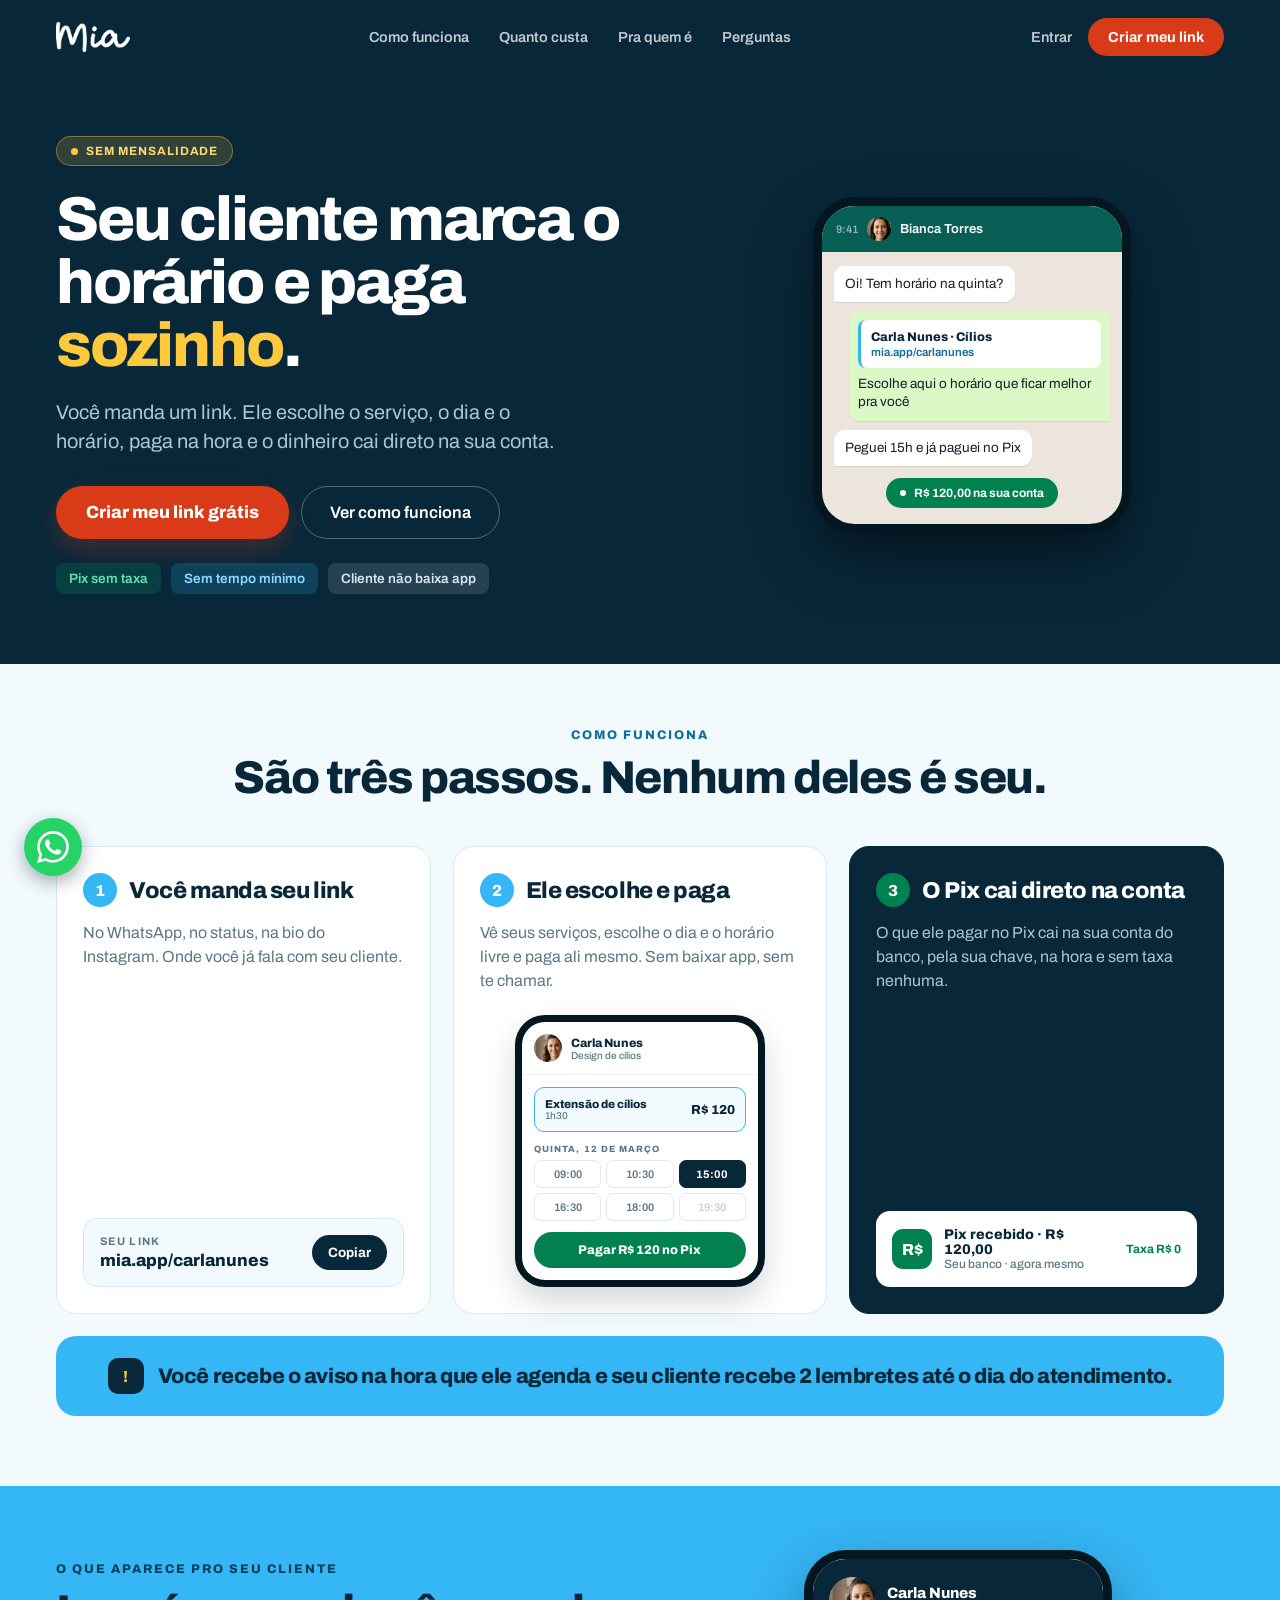
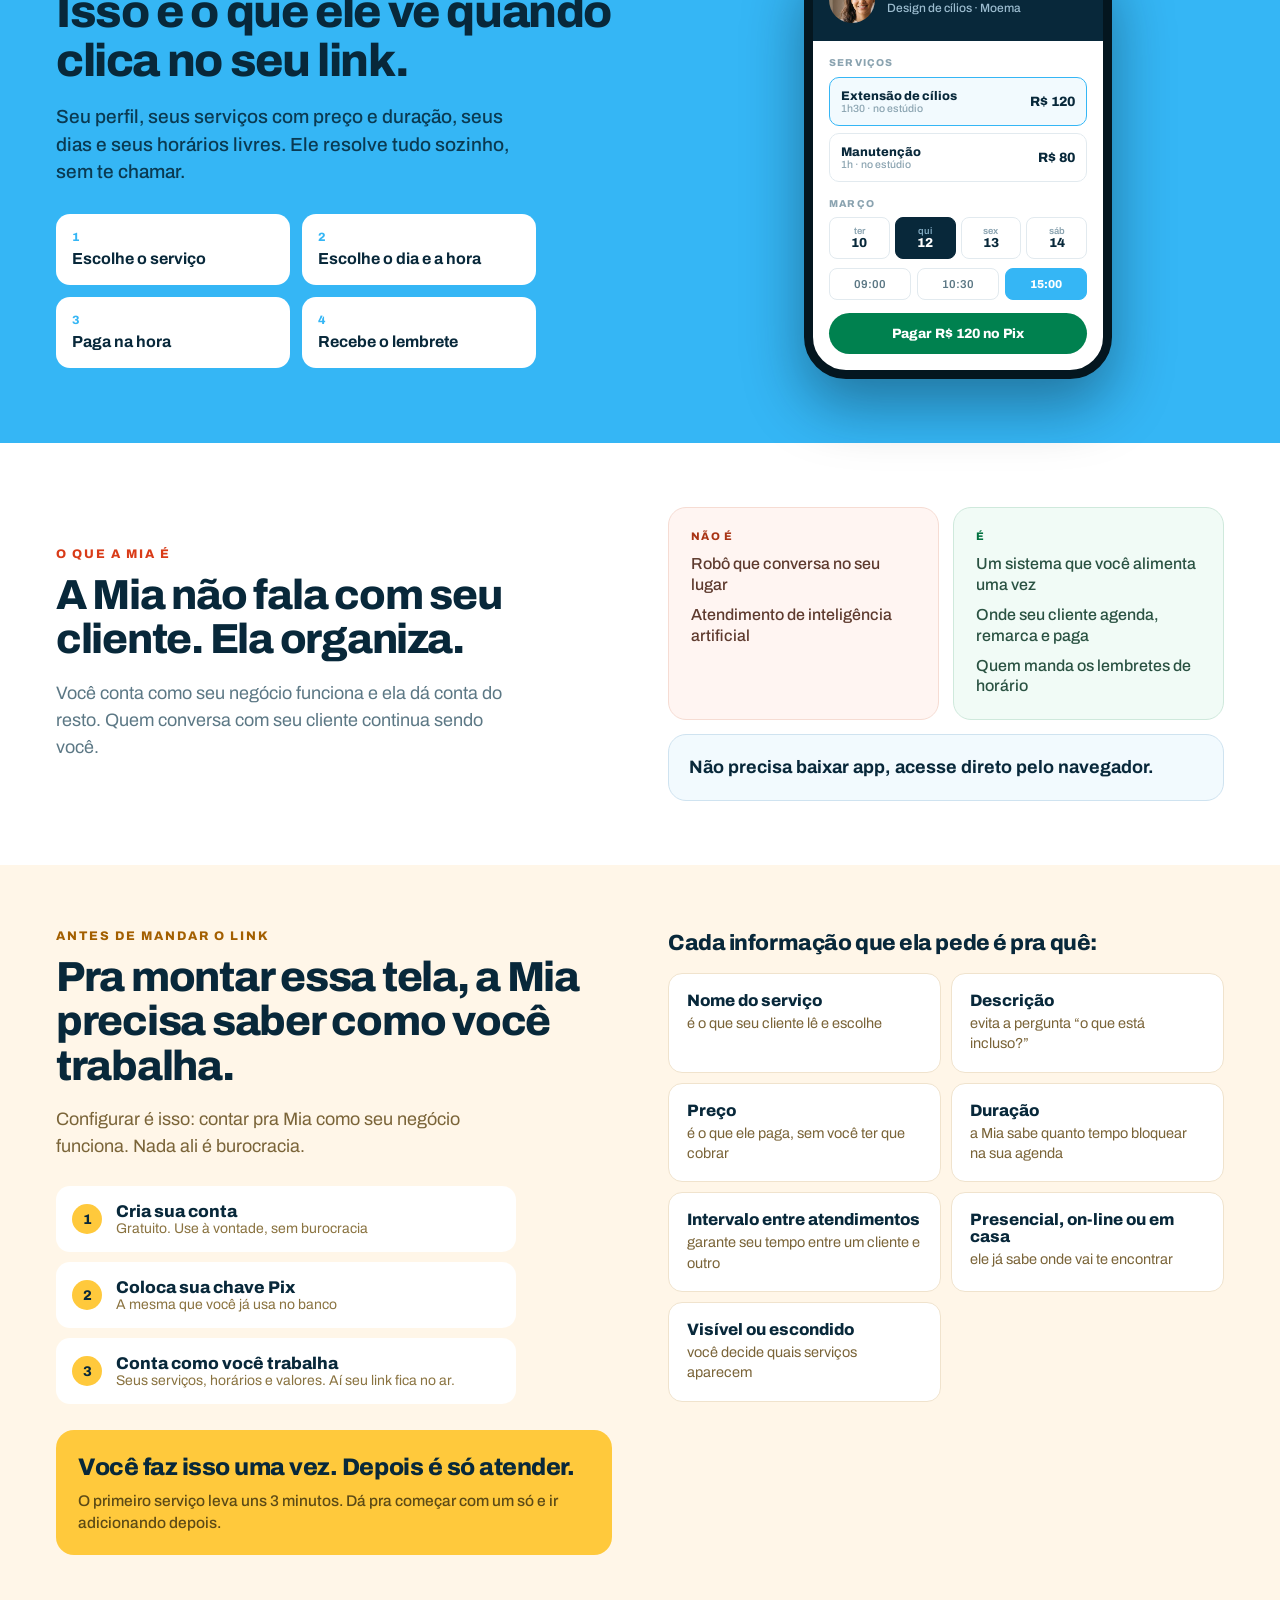
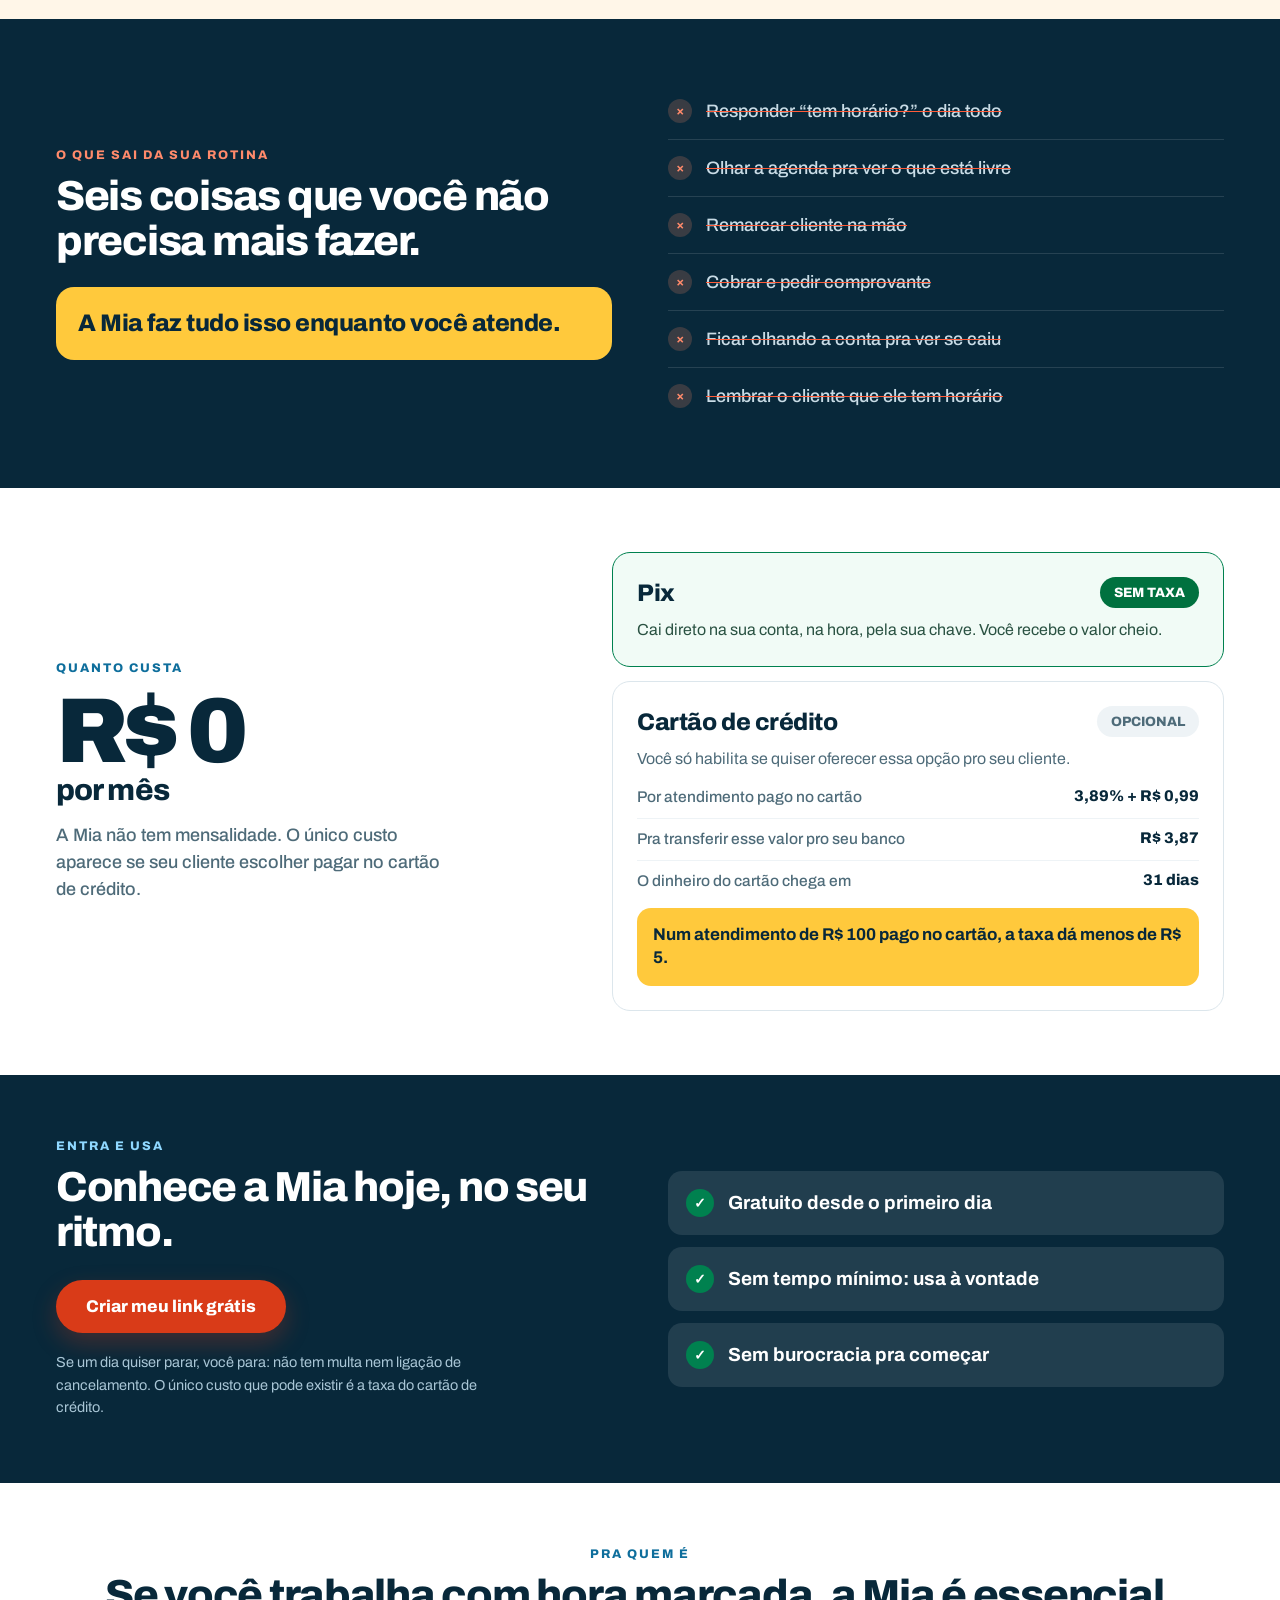
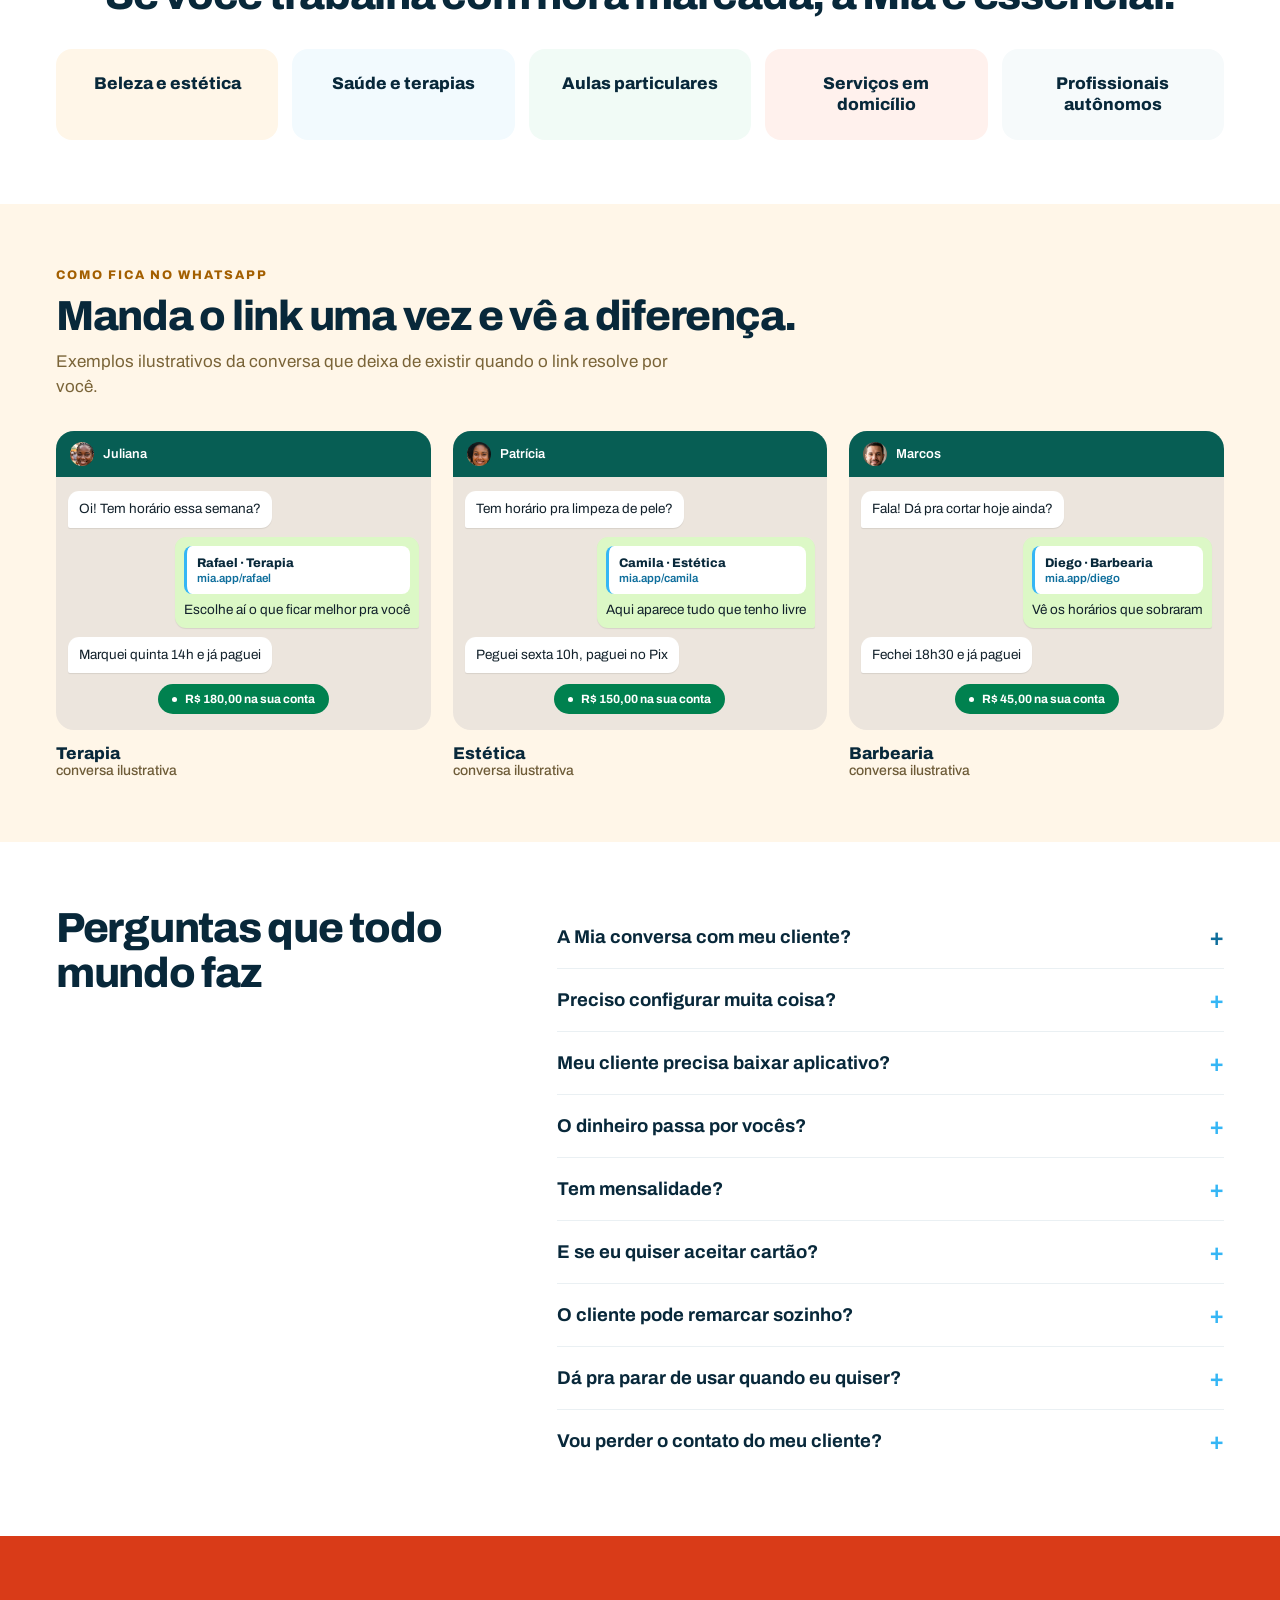
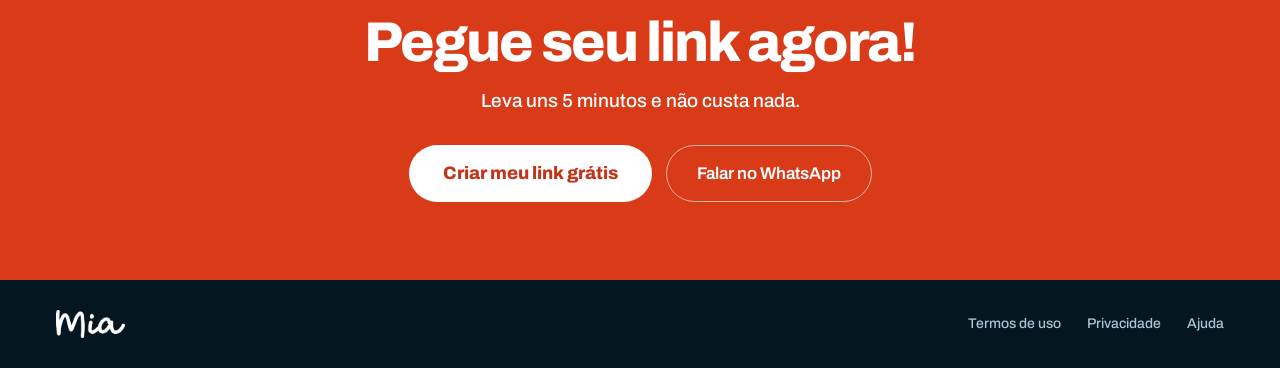
==== index.html @ 8e31d5d1 "Add Mia landing page (LUY version) for lp1.miaapp.com.br" ====
<!DOCTYPE html>
<html lang="pt-BR">
<head>
<meta charset="utf-8">
<meta name="viewport" content="width=device-width, initial-scale=1">
<title>Mia · Seu cliente marca o horário e paga sozinho</title>
<meta name="description" content="Você manda um link. Seu cliente escolhe o serviço, o dia e o horário, paga na hora e o dinheiro cai direto na sua conta. Sem mensalidade e sem app.">
<meta name="theme-color" content="#08283A">

<meta property="og:type" content="website">
<meta property="og:title" content="Mia · Seu cliente marca o horário e paga sozinho">
<meta property="og:description" content="Você manda um link. Seu cliente escolhe o serviço, o dia e o horário, paga na hora e o dinheiro cai direto na sua conta.">
<meta property="og:locale" content="pt_BR">
<meta property="og:url" content="https://lp1.miaapp.com.br/">
<!-- TODO: og:image quando a arte social estiver definida -->

<!-- OpenAI Ads (ChatGPT Ads) — script de configuração do painel, no topo do <head> -->
<script>!function(w,d,s,u){if(w.oaiq)return;var q=function(){q.q.push(arguments)};q.q=[];w.oaiq=q;var j=d.createElement(s);j.async=1;j.src=u;var f=d.getElementsByTagName(s)[0];f.parentNode.insertBefore(j,f)}(window,document,"script","https://bzrcdn.openai.com/sdk/oaiq.min.js");oaiq("init",{pixelId:"Hp6vxcY38XyiUvp6rbK3mq"});</script>
<script>
  // O SDK não dispara page view sozinho: sem esta linha, o pixel carrega e não registra nada.
  oaiq("measure", "page_viewed");
</script>

<!-- Microsoft Clarity -->
<script type="text/javascript">
    (function(c,l,a,r,i,t,y){
        c[a]=c[a]||function(){(c[a].q=c[a].q||[]).push(arguments)};
        t=l.createElement(r);t.async=1;t.src="https://www.clarity.ms/tag/"+i;
        y=l.getElementsByTagName(r)[0];y.parentNode.insertBefore(t,y);
    })(window, document, "clarity", "script", "ykcqxc0ffo");
</script>

<!-- RudderStack JavaScript SDK -->
<script type="text/javascript">
  !function(){"use strict";window.RudderSnippetVersion="3.3.0";var e="rudderanalytics";window[e]||(window[e]=[])
  ;var rudderanalytics=window[e];if(Array.isArray(rudderanalytics)){
  if(true===rudderanalytics.snippetExecuted&&window.console&&console.error){
  console.error("RudderStack JavaScript SDK snippet included more than once.")}else{rudderanalytics.snippetExecuted=true,
  window.rudderAnalyticsBuildType="legacy";var sdkBaseUrl="https://cdn.rudderlabs.com";var sdkVersion="v3"
  ;var sdkFileName="rsa.min.js";var scriptLoadingMode="async"
  ;var r=["setDefaultInstanceKey","load","ready","page","track","identify","alias","group","reset","setAnonymousId","startSession","endSession","consent","addCustomIntegration","setCustomContext","clearCustomContext"]
  ;for(var n=0;n<r.length;n++){var t=r[n];rudderanalytics[t]=function(r){return function(){var n
  ;Array.isArray(window[e])?rudderanalytics.push([r].concat(Array.prototype.slice.call(arguments))):null===(n=window[e][r])||void 0===n||n.apply(window[e],arguments)
  }}(t)}try{
  new Function('class Test{field=()=>{};test({prop=[]}={}){return prop?(prop?.property??[...prop]):import("");}}'),
  window.rudderAnalyticsBuildType="modern"}catch(i){}var d=document.head||document.getElementsByTagName("head")[0]
  ;var o=document.body||document.getElementsByTagName("body")[0];window.rudderAnalyticsAddScript=function(e,r,n){
  var t=document.createElement("script");t.src=e,t.setAttribute("data-loader","RS_JS_SDK"),r&&n&&t.setAttribute(r,n),
  "async"===scriptLoadingMode?t.async=true:"defer"===scriptLoadingMode&&(t.defer=true),
  d?d.insertBefore(t,d.firstChild):o.insertBefore(t,o.firstChild)},window.rudderAnalyticsMount=function(){!function(){
  if("undefined"==typeof globalThis){var e;var r=function getGlobal(){
  return"undefined"!=typeof self?self:"undefined"!=typeof window?window:null}();r&&Object.defineProperty(r,"globalThis",{
  value:r,configurable:true})}
  }(),window.rudderAnalyticsAddScript("".concat(sdkBaseUrl,"/").concat(sdkVersion,"/").concat(window.rudderAnalyticsBuildType,"/").concat(sdkFileName),"data-rsa-write-key","34ndFYFhQmaiPjSdHmsHucwPRtV")
  },
  "undefined"==typeof Promise||"undefined"==typeof globalThis?window.rudderAnalyticsAddScript("https://polyfill-fastly.io/v3/polyfill.min.js?version=3.111.0&features=Symbol%2CPromise&callback=rudderAnalyticsMount"):window.rudderAnalyticsMount()
  ;var loadOptions={useBeacon:true};rudderanalytics.load("34ndFYFhQmaiPjSdHmsHucwPRtV","https://bitboundaipthl.dataplane.rudderstack.com",loadOptions)}}}();

  // O SDK v3 removeu a chamada implícita de page que existia nas versões anteriores:
  // sem esta linha, nenhum page view é enviado ao dataplane.
  rudderanalytics.page();
</script>

<!-- TODO RASTREIO: cole aqui o snippet do Google Tag Manager (head) -->
<!-- TODO RASTREIO: cole aqui o snippet do Meta Pixel (head). Os CTAs já expõem data-cta e data-cta-location para disparar eventos sem tocar no HTML. -->

<link rel="icon" href="assets/favicon.png" type="image/png">
<link rel="apple-touch-icon" href="assets/favicon.png">

<link rel="preconnect" href="https://fonts.googleapis.com">
<link rel="preconnect" href="https://fonts.gstatic.com" crossorigin>
<link href="https://fonts.googleapis.com/css2?family=Archivo:wght@400;500;600;700;800;900&display=swap" rel="stylesheet">
<link rel="stylesheet" href="styles.css">
</head>
<body>

<!-- TODO RASTREIO: cole aqui o <noscript> do Google Tag Manager (body) -->

<header class="site-header">
  <div class="container site-header__inner">
    <a class="brand" href="#hero" data-cta="logo" data-cta-location="header"><img src="assets/mia-logo-branco.png" alt="Mia" width="782" height="318"></a>
    <nav class="nav-links" aria-label="Seções da página">
      <a href="#como-funciona">Como funciona</a>
      <a href="#quanto-custa">Quanto custa</a>
      <a href="#pra-quem-e">Pra quem é</a>
      <a href="#perguntas">Perguntas</a>
    </nav>
    <div class="site-header__actions">
      <!-- CONFIRMAR: URL de login deduzida a partir de /auth/sign-up, não foi possível validar -->
      <a class="link-quiet" href="https://web.miaapp.com.br/auth/sign-in" id="cta-entrar-header" data-cta="entrar" data-cta-location="header">Entrar</a>
      <a class="btn btn--coral btn--sm" href="https://web.miaapp.com.br/auth/sign-up" id="cta-criar-header" data-cta="criar-link" data-cta-location="header">Criar meu link</a>
    </div>
  </div>
</header>

<main>

<section class="hero" id="hero">
  <div class="container hero__inner">
    <div class="hero__copy">
      <span class="badge"><span class="badge__dot" aria-hidden="true"></span>SEM MENSALIDADE</span>
      <h1 class="hero__title">Seu cliente marca o horário e paga <span class="hl">sozinho</span>.</h1>
      <p class="hero__sub">Você manda um link. Ele escolhe o serviço, o dia e o horário, paga na hora e o dinheiro cai direto na sua conta.</p>
      <div class="hero__ctas">
        <a class="btn btn--coral btn--lg" href="https://web.miaapp.com.br/auth/sign-up" id="cta-criar-hero" data-cta="criar-link" data-cta-location="hero">Criar meu link grátis</a>
        <a class="btn btn--ghost btn--lg" href="#como-funciona" id="cta-como-funciona-hero" data-cta="ver-como-funciona" data-cta-location="hero">Ver como funciona</a>
      </div>
      <ul class="chips">
        <li class="chip chip--green">Pix sem taxa</li>
        <li class="chip chip--blue">Sem tempo mínimo</li>
        <li class="chip chip--neutral">Cliente não baixa app</li>
      </ul>
    </div>

    <div class="hero__mock">
      <div class="phone phone--wa" aria-hidden="true">
        <div class="wa__top">
          <span class="wa__clock">9:41</span>
          <span class="wa__avatar"></span>
          <span class="wa__name">Bianca Torres</span>
        </div>
        <div class="wa__thread">
          <div class="wa__msg wa__msg--in">Oi! Tem horário na quinta?</div>
          <div class="wa__msg wa__msg--out">
            <div class="wa__preview">
              <div class="wa__preview-title">Carla Nunes · Cílios</div>
              <div class="wa__preview-url">mia.app/carlanunes</div>
            </div>
            <div class="wa__msg-text">Escolhe aqui o horário que ficar melhor pra você</div>
          </div>
          <div class="wa__msg wa__msg--in">Peguei 15h e já paguei no Pix</div>
          <div class="wa__receipt"><span class="wa__receipt-dot"></span>R$ 120,00 na sua conta</div>
        </div>
      </div>
    </div>
  </div>
</section>

<section class="steps-section" id="como-funciona">
  <div class="container">
    <div class="steps-section__head">
      <p class="eyebrow eyebrow--blue">COMO FUNCIONA</p>
      <h2 class="h2 h2--lg">São três passos. Nenhum deles é seu.</h2>
    </div>

    <div class="steps">
      <article class="step">
        <div class="step__head">
          <span class="step__num step__num--blue">1</span>
          <h3 class="step__title">Você manda seu link</h3>
        </div>
        <p class="step__text">No WhatsApp, no status, na bio do Instagram. Onde você já fala com seu cliente.</p>
        <div class="step__figure">
          <div class="link-box" aria-hidden="true">
            <div class="link-box__info">
              <div class="link-box__label">SEU LINK</div>
              <div class="link-box__url">mia.app/carlanunes</div>
            </div>
            <span class="link-box__btn">Copiar</span>
          </div>
        </div>
      </article>

      <article class="step">
        <div class="step__head">
          <span class="step__num step__num--blue">2</span>
          <h3 class="step__title">Ele escolhe e paga</h3>
        </div>
        <p class="step__text">Vê seus serviços, escolhe o dia e o horário livre e paga ali mesmo. Sem baixar app, sem te chamar.</p>
        <div class="step__figure step__figure--center">
          <div class="phone phone--booking" aria-hidden="true">
            <div class="bk__top">
              <span class="bk__avatar"></span>
              <div>
                <div class="bk__name">Carla Nunes</div>
                <div class="bk__role">Design de cílios</div>
              </div>
            </div>
            <div class="bk__body">
              <div class="bk__service bk__service--on">
                <div>
                  <div class="bk__service-name">Extensão de cílios</div>
                  <div class="bk__service-meta">1h30</div>
                </div>
                <div class="bk__service-price">R$ 120</div>
              </div>
              <div class="bk__label">QUINTA, 12 DE MARÇO</div>
              <div class="bk__slots">
                <span class="bk__slot">09:00</span>
                <span class="bk__slot">10:30</span>
                <span class="bk__slot bk__slot--on-dark">15:00</span>
                <span class="bk__slot">16:30</span>
                <span class="bk__slot">18:00</span>
                <span class="bk__slot bk__slot--off">19:30</span>
              </div>
              <div class="bk__pay">Pagar R$ 120 no Pix</div>
            </div>
          </div>
        </div>
      </article>

      <article class="step step--dark">
        <div class="step__head">
          <span class="step__num step__num--green">3</span>
          <h3 class="step__title"><span class="only-mobile">O Pix cai direto na sua conta</span><span class="only-desktop">O Pix cai direto na conta</span></h3>
        </div>
        <p class="step__text">O que ele pagar no Pix cai na sua conta do banco, pela sua chave, na hora e sem taxa nenhuma.</p>
        <div class="step__figure">
          <div class="receipt" aria-hidden="true">
            <span class="receipt__icon">R$</span>
            <div class="receipt__info">
              <div class="receipt__title">Pix recebido · R$ 120,00</div>
              <div class="receipt__meta">Seu banco · agora mesmo</div>
            </div>
            <span class="receipt__fee">Taxa R$ 0</span>
          </div>
        </div>
      </article>
    </div>

    <div class="alert-banner">
      <span class="alert-banner__icon" aria-hidden="true">!</span>
      <p>Você recebe o aviso na hora que ele agenda e seu cliente recebe 2 lembretes até o dia do atendimento.</p>
    </div>
  </div>
</section>

<section class="client-section">
  <div class="container client-section__inner">
    <div class="client-section__head">
      <p class="eyebrow eyebrow--deep">O QUE APARECE PRO SEU CLIENTE</p>
      <h2 class="h2 h2--lg">Isso é o que ele vê quando clica no seu link.</h2>
      <p class="client-section__sub"><span class="only-mobile">Seu perfil, seus serviços, seus dias e seus horários livres. Ele resolve tudo sozinho, sem te chamar.</span><span class="only-desktop">Seu perfil, seus serviços com preço e duração, seus dias e seus horários livres. Ele resolve tudo sozinho, sem te chamar.</span></p>
    </div>

    <div class="client-section__mock">
      <div class="phone phone--client" aria-hidden="true">
        <div class="cl__top">
          <span class="cl__avatar"></span>
          <div>
            <div class="cl__name">Carla Nunes</div>
            <div class="cl__role">Design de cílios · Moema</div>
          </div>
        </div>
        <div class="cl__body">
          <div class="cl__label">SERVIÇOS</div>
          <div class="cl__services">
            <div class="cl__service cl__service--on">
              <div>
                <div class="cl__service-name">Extensão de cílios</div>
                <div class="cl__service-meta">1h30 · no estúdio</div>
              </div>
              <div class="cl__service-price">R$ 120</div>
            </div>
            <div class="cl__service">
              <div>
                <div class="cl__service-name">Manutenção</div>
                <div class="cl__service-meta">1h · no estúdio</div>
              </div>
              <div class="cl__service-price">R$ 80</div>
            </div>
          </div>
          <div class="cl__label cl__label--spaced">MARÇO</div>
          <div class="cl__days">
            <div class="cl__day"><span class="cl__day-name">ter</span><span class="cl__day-num">10</span></div>
            <div class="cl__day cl__day--on"><span class="cl__day-name">qui</span><span class="cl__day-num">12</span></div>
            <div class="cl__day"><span class="cl__day-name">sex</span><span class="cl__day-num">13</span></div>
            <div class="cl__day"><span class="cl__day-name">sáb</span><span class="cl__day-num">14</span></div>
          </div>
          <div class="cl__slots">
            <span class="cl__slot">09:00</span>
            <span class="cl__slot">10:30</span>
            <span class="cl__slot cl__slot--on">15:00</span>
          </div>
          <div class="cl__pay">Pagar R$ 120 no Pix</div>
        </div>
      </div>
    </div>

    <ol class="client-flow">
      <li class="flow-card"><span class="flow-card__num">1</span><span class="flow-card__text">Escolhe o serviço</span></li>
      <li class="flow-card"><span class="flow-card__num">2</span><span class="flow-card__text">Escolhe o dia e a hora</span></li>
      <li class="flow-card"><span class="flow-card__num">3</span><span class="flow-card__text">Paga na hora</span></li>
      <li class="flow-card"><span class="flow-card__num">4</span><span class="flow-card__text">Recebe o lembrete</span></li>
    </ol>
  </div>
</section>

<section class="mia-is">
  <div class="container mia-is__inner">
    <div class="mia-is__head">
      <p class="eyebrow eyebrow--coral">O QUE A MIA É</p>
      <h2 class="h2">A Mia não fala com seu cliente. Ela organiza.</h2>
      <p class="mia-is__sub">Você conta como seu negócio funciona e ela dá conta do resto. Quem conversa com seu cliente continua sendo você.</p>
    </div>
    <div class="mia-is__cards">
      <div class="card-no">
        <p class="card-no__label">NÃO É</p>
        <ul>
          <li>Robô que conversa no seu lugar</li>
          <li>Atendimento de inteligência artificial</li>
        </ul>
      </div>
      <div class="card-yes">
        <p class="card-yes__label">É</p>
        <ul>
          <li>Um sistema que você alimenta uma vez</li>
          <li>Onde seu cliente agenda, remarca e paga</li>
          <li>Quem manda os lembretes de horário</li>
        </ul>
      </div>
      <p class="card-browser">Não precisa baixar app, acesse direto pelo navegador.</p>
    </div>
  </div>
</section>

<section class="setup">
  <div class="container setup__inner">
    <div class="setup__head">
      <p class="eyebrow eyebrow--amber">ANTES DE MANDAR O LINK</p>
      <h2 class="h2">Pra montar essa tela, a Mia precisa saber como você trabalha.</h2>
      <p class="setup__sub">Configurar é isso: contar pra Mia como seu negócio funciona. Nada ali é burocracia.</p>
    </div>

    <ol class="setup__steps">
      <li class="setup-step">
        <span class="setup-step__num">1</span>
        <div>
          <div class="setup-step__title">Cria sua conta</div>
          <div class="setup-step__text">Gratuito. Use à vontade, sem burocracia</div>
        </div>
      </li>
      <li class="setup-step">
        <span class="setup-step__num">2</span>
        <div>
          <div class="setup-step__title">Coloca sua chave Pix</div>
          <div class="setup-step__text">A mesma que você já usa no banco</div>
        </div>
      </li>
      <li class="setup-step">
        <span class="setup-step__num">3</span>
        <div>
          <div class="setup-step__title">Conta como você trabalha</div>
          <div class="setup-step__text">Seus serviços, horários e valores. Aí seu link fica no ar.</div>
        </div>
      </li>
    </ol>

    <div class="setup__fields">
      <h3 class="setup__fields-title">Cada informação que ela pede é pra quê:</h3>
      <div class="field-grid">
        <div class="field-card"><div class="field-card__title">Nome do serviço</div><div class="field-card__text">é o que seu cliente lê e escolhe</div></div>
        <div class="field-card"><div class="field-card__title">Descrição</div><div class="field-card__text">evita a pergunta “o que está incluso?”</div></div>
        <div class="field-card"><div class="field-card__title">Preço</div><div class="field-card__text">é o que ele paga, sem você ter que cobrar</div></div>
        <div class="field-card"><div class="field-card__title">Duração</div><div class="field-card__text">a Mia sabe quanto tempo bloquear na sua agenda</div></div>
        <div class="field-card"><div class="field-card__title">Intervalo entre atendimentos</div><div class="field-card__text">garante seu tempo entre um cliente e outro</div></div>
        <div class="field-card"><div class="field-card__title">Presencial, on-line ou em casa</div><div class="field-card__text">ele já sabe onde vai te encontrar</div></div>
        <div class="field-card"><div class="field-card__title">Visível ou escondido</div><div class="field-card__text">você decide quais serviços aparecem</div></div>
      </div>
    </div>

    <div class="yellow-box setup__callout">
      <p class="yellow-box__title">Você faz isso uma vez. Depois é só atender.</p>
      <p class="yellow-box__text">O primeiro serviço leva uns 3 minutos. Dá pra começar com um só e ir adicionando depois.</p>
    </div>
  </div>
</section>

<section class="routine">
  <div class="container routine__inner">
    <div class="routine__head">
      <p class="eyebrow eyebrow--salmon">O QUE SAI DA SUA ROTINA</p>
      <h2 class="h2 h2--light">Seis coisas que você não precisa mais fazer.</h2>
    </div>

    <ul class="routine__list">
      <li class="routine-item"><span class="routine-item__x" aria-hidden="true">×</span><span class="routine-item__text">Responder “tem horário?” o dia todo</span></li>
      <li class="routine-item"><span class="routine-item__x" aria-hidden="true">×</span><span class="routine-item__text">Olhar a agenda pra ver o que está livre</span></li>
      <li class="routine-item"><span class="routine-item__x" aria-hidden="true">×</span><span class="routine-item__text">Remarcar cliente na mão</span></li>
      <li class="routine-item"><span class="routine-item__x" aria-hidden="true">×</span><span class="routine-item__text">Cobrar e pedir comprovante</span></li>
      <li class="routine-item"><span class="routine-item__x" aria-hidden="true">×</span><span class="routine-item__text">Ficar olhando a conta pra ver se caiu</span></li>
      <li class="routine-item"><span class="routine-item__x" aria-hidden="true">×</span><span class="routine-item__text">Lembrar o cliente que ele tem horário</span></li>
    </ul>

    <div class="yellow-box routine__callout">
      <p class="yellow-box__title">A Mia faz tudo isso enquanto você atende.</p>
    </div>
  </div>
</section>

<section class="pricing" id="quanto-custa">
  <div class="container pricing__inner">
    <div class="pricing__head">
      <p class="eyebrow eyebrow--blue">QUANTO CUSTA</p>
      <p class="price">R$ 0<span class="price__period"> por mês</span></p>
      <p class="pricing__sub">A Mia não tem mensalidade. O único custo aparece se seu cliente escolher pagar no cartão de crédito.</p>
    </div>

    <div class="pricing__plans">
      <article class="plan plan--pix">
        <div class="plan__head">
          <h3 class="plan__name">Pix</h3>
          <span class="tag tag--green">SEM TAXA</span>
        </div>
        <p class="plan__text plan__text--green">Cai direto na sua conta, na hora, pela sua chave. Você recebe o valor cheio.</p>
      </article>

      <article class="plan">
        <div class="plan__head">
          <h3 class="plan__name">Cartão de crédito</h3>
          <span class="tag tag--grey">OPCIONAL</span>
        </div>
        <p class="plan__text">Você só habilita se quiser oferecer essa opção pro seu cliente.</p>
        <dl class="fees">
          <div class="fee"><dt>Por atendimento pago no cartão</dt><dd>3,89% + R$ 0,99</dd></div>
          <div class="fee"><dt>Pra transferir esse valor pro seu banco</dt><dd>R$ 3,87</dd></div>
          <div class="fee"><dt>O dinheiro do cartão chega em</dt><dd>31 dias</dd></div>
        </dl>
        <p class="plan__note">Num atendimento de R$ 100 pago no cartão, a taxa dá menos de R$ 5.</p>
      </article>
    </div>
  </div>
</section>

<section class="free">
  <div class="container free__inner">
    <div class="free__head">
      <p class="eyebrow eyebrow--sky">ENTRA E USA</p>
      <h2 class="h2 h2--light">Conhece a Mia hoje, no seu ritmo.</h2>
    </div>

    <ul class="free__list">
      <li class="check-item"><span class="check-item__mark" aria-hidden="true">✓</span>Gratuito desde o primeiro dia</li>
      <li class="check-item"><span class="check-item__mark" aria-hidden="true">✓</span>Sem tempo mínimo: usa à vontade</li>
      <li class="check-item"><span class="check-item__mark" aria-hidden="true">✓</span>Sem burocracia pra começar</li>
    </ul>

    <div class="free__cta">
      <a class="btn btn--coral btn--lg" href="https://web.miaapp.com.br/auth/sign-up" id="cta-criar-entra-e-usa" data-cta="criar-link" data-cta-location="entra-e-usa">Criar meu link grátis</a>
    </div>

    <p class="free__note">Se um dia quiser parar, você para: não tem multa nem ligação de cancelamento. O único custo que pode existir é a taxa do cartão de crédito.</p>
  </div>
</section>

<section class="audience" id="pra-quem-e">
  <div class="container">
    <p class="eyebrow eyebrow--blue">PRA QUEM É</p>
    <h2 class="h2 audience__title">Se você trabalha com hora marcada, a Mia é essencial.</h2>
    <ul class="audience__grid">
      <li class="audience-card audience-card--cream">Beleza e estética</li>
      <li class="audience-card audience-card--sky">Saúde e terapias</li>
      <li class="audience-card audience-card--mint">Aulas particulares</li>
      <li class="audience-card audience-card--blush">Serviços em domicílio</li>
      <li class="audience-card audience-card--grey audience-card--wide"><span class="only-mobile">Qualquer profissional autônomo</span><span class="only-desktop">Profissionais autônomos</span></li>
    </ul>
  </div>
</section>

<!-- Conversas ilustrativas, não depoimentos: sem clientes reais, nada aqui afirma autoria.
     Quando houver prints reais com autorização, trocar por <img> e retomar o título "Quem já usa". -->
<section class="social">
  <div class="container social__head">
    <p class="eyebrow eyebrow--amber">COMO FICA NO WHATSAPP</p>
    <h2 class="h2 social__title">Manda o link uma vez e vê a diferença.</h2>
    <p class="social__sub">Exemplos ilustrativos da conversa que deixa de existir quando o link resolve por você.</p>
  </div>
  <div class="social__scroller">
    <figure class="testi">
      <div class="chat" aria-hidden="true">
        <div class="chat__top"><span class="chat__avatar chat__avatar--juliana"></span><span class="chat__name">Juliana</span></div>
        <div class="chat__thread">
          <div class="chat__msg chat__msg--in">Oi! Tem horário essa semana?</div>
          <div class="chat__msg chat__msg--out">
            <div class="chat__preview">
              <div class="chat__preview-title">Rafael · Terapia</div>
              <div class="chat__preview-url">mia.app/rafael</div>
            </div>
            <div class="chat__msg-text">Escolhe aí o que ficar melhor pra você</div>
          </div>
          <div class="chat__msg chat__msg--in">Marquei quinta 14h e já paguei</div>
          <div class="chat__receipt"><span class="chat__receipt-dot"></span>R$ 180,00 na sua conta</div>
        </div>
      </div>
      <figcaption><span class="testi__name">Terapia</span><span class="testi__role">conversa ilustrativa</span></figcaption>
    </figure>
    <figure class="testi">
      <div class="chat" aria-hidden="true">
        <div class="chat__top"><span class="chat__avatar chat__avatar--patricia"></span><span class="chat__name">Patrícia</span></div>
        <div class="chat__thread">
          <div class="chat__msg chat__msg--in">Tem horário pra limpeza de pele?</div>
          <div class="chat__msg chat__msg--out">
            <div class="chat__preview">
              <div class="chat__preview-title">Camila · Estética</div>
              <div class="chat__preview-url">mia.app/camila</div>
            </div>
            <div class="chat__msg-text">Aqui aparece tudo que tenho livre</div>
          </div>
          <div class="chat__msg chat__msg--in">Peguei sexta 10h, paguei no Pix</div>
          <div class="chat__receipt"><span class="chat__receipt-dot"></span>R$ 150,00 na sua conta</div>
        </div>
      </div>
      <figcaption><span class="testi__name">Estética</span><span class="testi__role">conversa ilustrativa</span></figcaption>
    </figure>
    <figure class="testi">
      <div class="chat" aria-hidden="true">
        <div class="chat__top"><span class="chat__avatar chat__avatar--marcos"></span><span class="chat__name">Marcos</span></div>
        <div class="chat__thread">
          <div class="chat__msg chat__msg--in">Fala! Dá pra cortar hoje ainda?</div>
          <div class="chat__msg chat__msg--out">
            <div class="chat__preview">
              <div class="chat__preview-title">Diego · Barbearia</div>
              <div class="chat__preview-url">mia.app/diego</div>
            </div>
            <div class="chat__msg-text">Vê os horários que sobraram</div>
          </div>
          <div class="chat__msg chat__msg--in">Fechei 18h30 e já paguei</div>
          <div class="chat__receipt"><span class="chat__receipt-dot"></span>R$ 45,00 na sua conta</div>
        </div>
      </div>
      <figcaption><span class="testi__name">Barbearia</span><span class="testi__role">conversa ilustrativa</span></figcaption>
    </figure>
  </div>
  <div class="container"><p class="social__hint only-mobile">ARRASTA PARA O LADO</p></div>
</section>

<section class="faq" id="perguntas">
  <div class="container faq__inner">
    <h2 class="h2 faq__title">Perguntas que todo mundo faz</h2>
    <div class="faq__list">
      <details>
        <summary>A Mia conversa com meu cliente?<span class="plus" aria-hidden="true">+</span></summary>
        <p>Não. A Mia não é robô de conversa nem atendimento de inteligência artificial. Depois que você conta como seu negócio funciona, ela deixa seu cliente agendar, remarcar, pagar e receber os lembretes pelo seu link. Falar com ele continua sendo com você.</p>
      </details>
      <details>
        <summary>Preciso configurar muita coisa?<span class="plus" aria-hidden="true">+</span></summary>
        <p>Pra começar, um serviço já basta: nome, preço, duração e seus horários. Cada campo é uma coisa que seu cliente vê na hora de marcar, ou uma regra pra Mia não marcar em cima do seu outro atendimento. Você faz uma vez e não mexe mais.</p>
      </details>
      <details>
        <summary>Meu cliente precisa baixar aplicativo?<span class="plus" aria-hidden="true">+</span></summary>
        <p>Não. Ele abre o link, escolhe o horário e paga pelo navegador do celular.</p>
      </details>
      <details>
        <summary>O dinheiro passa por vocês?<span class="plus" aria-hidden="true">+</span></summary>
        <p>No Pix, não. Seu cliente paga na sua chave Pix e o valor cai direto na sua conta do banco.</p>
      </details>
      <details>
        <summary>Tem mensalidade?<span class="plus" aria-hidden="true">+</span></summary>
        <p>Não. A Mia não cobra nada pra você usar. O único custo que pode existir é a taxa do cartão de crédito: 3,89% + R$ 0,99 por atendimento pago no cartão, e R$ 3,87 pra transferir esse valor pro seu banco. No Pix não tem taxa nenhuma.</p>
      </details>
      <details>
        <summary>E se eu quiser aceitar cartão?<span class="plus" aria-hidden="true">+</span></summary>
        <p>Dá pra habilitar quando quiser. Você preenche alguns dados a mais uma vez só e o cartão passa a aparecer como opção pro seu cliente. O valor pago no cartão chega 31 dias depois do atendimento; no Pix, na hora.</p>
      </details>
      <details>
        <summary>O cliente pode remarcar sozinho?<span class="plus" aria-hidden="true">+</span></summary>
        <p>Sim, pelo mesmo link. Você só recebe o aviso da mudança.</p>
      </details>
      <details>
        <summary>Dá pra parar de usar quando eu quiser?<span class="plus" aria-hidden="true">+</span></summary>
        <p>Sim. Não tem tempo mínimo nem vínculo: você para quando quiser e não paga nada pra sair.</p>
      </details>
      <details>
        <summary>Vou perder o contato do meu cliente?<span class="plus" aria-hidden="true">+</span></summary>
        <p>Não. A conversa continua sendo sua, no seu WhatsApp. A Mia só tira de você a parte chata.</p>
      </details>
    </div>
  </div>
</section>

<section class="final-cta">
  <div class="container">
    <h2 class="final-cta__title">Pegue seu link agora!</h2>
    <p class="final-cta__sub">Leva uns 5 minutos e não custa nada.</p>
    <div class="final-cta__actions">
      <a class="btn btn--white btn--lg" href="https://web.miaapp.com.br/auth/sign-up" id="cta-criar-final" data-cta="criar-link" data-cta-location="cta-final">Criar meu link grátis</a>
      <a class="btn btn--outline-white btn--lg final-cta__whats" href="https://api.whatsapp.com/send/?phone=%2B5564999534103&amp;text=Oi%21+Quero+saber+mais+sobre+a+Mia.&amp;type=phone_number&amp;app_absent=0" id="cta-whatsapp-final" data-cta="whatsapp" data-cta-location="cta-final"><span class="only-mobile">Ou chama a gente no WhatsApp</span><span class="only-desktop">Falar no WhatsApp</span></a>
    </div>
  </div>
</section>

</main>

<footer class="site-footer">
  <div class="container site-footer__inner">
    <span class="brand"><img src="assets/mia-logo-branco.png" alt="Mia" width="782" height="318"></span>
    <nav class="site-footer__links" aria-label="Links institucionais">
      <a href="https://miaapp.com.br/termos-de-uso-e-privacidade" target="_blank" rel="noopener" data-cta="termos" data-cta-location="footer"><span class="only-mobile">Termos</span><span class="only-desktop">Termos de uso</span></a>
      <a href="https://miaapp.com.br/termos-de-uso-e-privacidade" target="_blank" rel="noopener" data-cta="privacidade" data-cta-location="footer">Privacidade</a>
      <!-- Sem central de ajuda ainda: aponta para o WhatsApp do atendimento -->
      <a href="https://api.whatsapp.com/send/?phone=%2B5564999534103&amp;text=Oi%21+Preciso+de+ajuda+com+a+Mia.&amp;type=phone_number&amp;app_absent=0" data-cta="ajuda" data-cta-location="footer">Ajuda</a>
    </nav>
  </div>
</footer>

<a class="wa-float" href="https://api.whatsapp.com/send/?phone=%2B5564999534103&amp;text=Oi%21+Quero+saber+mais+sobre+a+Mia.&amp;type=phone_number&amp;app_absent=0" id="cta-whatsapp-flutuante" data-cta="whatsapp" data-cta-location="botao-flutuante" aria-label="Falar no WhatsApp">
  <svg viewBox="0 0 24 24" aria-hidden="true" focusable="false"><path d="M17.472 14.382c-.297-.149-1.758-.867-2.03-.967-.273-.099-.471-.148-.67.15-.197.297-.767.966-.94 1.164-.173.199-.347.223-.644.075-.297-.15-1.255-.463-2.39-1.475-.883-.788-1.48-1.761-1.653-2.059-.173-.297-.018-.458.13-.606.134-.133.298-.347.446-.52.149-.174.198-.298.298-.497.099-.198.05-.371-.025-.52-.075-.149-.669-1.612-.916-2.207-.242-.579-.487-.5-.669-.51-.173-.008-.371-.01-.57-.01-.198 0-.52.074-.792.372-.272.297-1.04 1.016-1.04 2.479 0 1.462 1.065 2.875 1.213 3.074.149.198 2.096 3.2 5.077 4.487.709.306 1.262.489 1.694.625.712.227 1.36.195 1.871.118.571-.085 1.758-.719 2.006-1.413.248-.694.248-1.289.173-1.413-.074-.124-.272-.198-.57-.347m-5.421 7.403h-.004a9.87 9.87 0 0 1-5.031-1.378l-.361-.214-3.741.982.998-3.648-.235-.374a9.86 9.86 0 0 1-1.51-5.26c.001-5.45 4.436-9.884 9.888-9.884 2.64 0 5.122 1.03 6.988 2.898a9.825 9.825 0 0 1 2.893 6.994c-.003 5.45-4.437 9.884-9.885 9.884m8.413-18.297A11.815 11.815 0 0 0 12.05 0C5.495 0 .16 5.335.157 11.892c0 2.096.547 4.142 1.588 5.945L.057 24l6.305-1.654a11.882 11.882 0 0 0 5.683 1.448h.005c6.554 0 11.89-5.335 11.893-11.893a11.821 11.821 0 0 0-3.48-8.413z"/></svg>
</a>

<div class="sticky-bar" data-sticky-cta>
  <p class="sticky-bar__text">Grátis, sem mensalidade</p>
  <a class="btn btn--coral btn--sm" href="https://web.miaapp.com.br/auth/sign-up" id="cta-criar-sticky" data-cta="criar-link" data-cta-location="barra-fixa">Criar meu link</a>
</div>

<script src="script.js" defer></script>
</body>
</html>
---- styles.css ----
:root {
  color-scheme: light;
  --navy: #08283A;
  --navy-deep: #04161F;
  --navy-soft: #2E5A72;
  --blue: #35B6F5;
  --blue-ink: #0E6E9C;
  --blue-deep: #08405C;
  --blue-text: #0A3A52;
  --sky: #8FD8FF;
  --coral: #D93B18;
  --coral-deep: #C4341A;
  --coral-dark: #A93415;
  --coral-soft: #FF8A6B;
  --coral-line: #FF5C39;
  --yellow: #FFC93C;
  --yellow-soft: #FFD974;
  --green: #00814F;
  --green-deep: #00713F;
  --green-soft: #63E0AC;

  --bg-sky: #F2FAFE;
  --bg-cream: #FFF6E8;
  --bg-mint: #F1FBF6;
  --bg-blush: #FFF1ED;
  --bg-grey: #F6FAFB;
  --bg-rose: #FFF5F2;

  --muted: #5C7885;
  --muted-2: #4E6B79;
  --muted-3: #8AA3B0;
  --muted-light: #A9C6D6;
  --muted-amber: #7A6438;
  --muted-amber-2: #8A7340;
  --amber-ink: #A35F00;

  --line-sky: #D7EAF5;
  --line: #E2EAEF;
  --line-soft: #EEF3F6;
  --line-cream: #F0E3CD;
  --line-grey: #DCE6EC;

  --container: 1280px;
  --pad-x: 20px;
}

*, *::before, *::after { box-sizing: border-box; }

html { scroll-behavior: smooth; }

body {
  margin: 0;
  background: #fff;
  color: var(--navy);
  font-family: Archivo, "Helvetica Neue", Helvetica, Arial, sans-serif;
  -webkit-font-smoothing: antialiased;
  padding-bottom: 68px;
}

h1, h2, h3, p, ul, ol, dl, dd, figure, figcaption { margin: 0; }
ul, ol { padding: 0; list-style: none; }
a { color: inherit; text-decoration: none; }
img { max-width: 100%; display: block; }

:focus-visible { outline: 3px solid var(--blue); outline-offset: 3px; }

.container {
  max-width: 640px;
  margin-inline: auto;
  padding-inline: var(--pad-x);
}

.only-desktop { display: none; }

/* ---------- tipografia compartilhada ---------- */

.eyebrow {
  font: 800 11.5px Archivo, sans-serif;
  letter-spacing: .14em;
}
.eyebrow--blue { color: var(--blue-ink); }
.eyebrow--deep { color: var(--blue-deep); }
.eyebrow--coral { color: var(--coral); }
.eyebrow--amber { color: var(--amber-ink); }
.eyebrow--salmon { color: var(--coral-soft); }
.eyebrow--sky { color: var(--sky); }

.h2 {
  margin-top: 9px;
  font: 800 28px/1.08 Archivo, sans-serif;
  color: var(--navy);
  letter-spacing: -.025em;
}
.h2--light { color: #fff; }

.hl { color: var(--yellow); }

/* ---------- botões ---------- */

.btn {
  display: inline-block;
  border-radius: 999px;
  text-align: center;
  transition: background-color .18s ease, color .18s ease, border-color .18s ease, transform .18s ease;
}
.btn:active { transform: translateY(1px); }

.btn--sm { padding: 10px 16px; font: 700 13.5px Archivo, sans-serif; }
.btn--lg { padding: 17px 24px; font: 800 17.5px Archivo, sans-serif; }

.btn--coral { background: var(--coral); color: #fff; }
.btn--coral:hover { background: var(--coral-deep); }
.btn--coral.btn--lg { box-shadow: 0 8px 20px rgba(217, 59, 24, .3); }

.btn--ghost {
  border: 1.5px solid rgba(255, 255, 255, .3);
  color: #fff;
  font: 600 15.5px Archivo, sans-serif;
  padding: 15px 24px;
}
.btn--ghost:hover { border-color: rgba(255, 255, 255, .7); }

.btn--white { background: #fff; color: var(--coral-deep); }
.btn--white:hover { background: #FFE9E3; }

.btn--outline-white { border: 1.5px solid rgba(255, 255, 255, .6); color: #fff; }
.btn--outline-white:hover { background: rgba(255, 255, 255, .12); }

.link-quiet { font: 600 13.5px Archivo, sans-serif; color: rgba(255, 255, 255, .75); }
.link-quiet:hover { color: #fff; }

/* ---------- header ---------- */

.site-header { background: var(--navy); }
.site-header__inner {
  display: flex;
  align-items: center;
  justify-content: space-between;
  padding-block: 13px;
}
.brand { display: block; }
.brand img { display: block; height: 26px; width: auto; }
.nav-links { display: none; }
.site-header__actions { display: flex; align-items: center; gap: 12px; }

/* ---------- hero ---------- */

.hero { background: var(--navy); }
.hero__inner { padding-block: 28px 32px; }

.badge {
  display: inline-flex;
  align-items: center;
  gap: 7px;
  background: rgba(255, 201, 60, .16);
  border: 1px solid rgba(255, 201, 60, .4);
  border-radius: 999px;
  padding: 6px 12px;
  margin-bottom: 16px;
  font: 700 11.5px Archivo, sans-serif;
  color: var(--yellow-soft);
  letter-spacing: .06em;
}
.badge__dot { width: 7px; height: 7px; border-radius: 999px; background: var(--yellow); }

.hero__title {
  font: 800 34px/1.05 Archivo, sans-serif;
  color: #fff;
  letter-spacing: -.025em;
  text-wrap: pretty;
}
.hero__sub {
  margin-top: 14px;
  font: 400 16.5px/1.45 Archivo, sans-serif;
  color: var(--muted-light);
  text-wrap: pretty;
}
.hero__ctas { display: flex; flex-direction: column; gap: 10px; margin-top: 22px; }

.chips { display: flex; flex-wrap: wrap; gap: 9px; margin-top: 18px; }
.chip { border-radius: 8px; padding: 6px 10px; font: 600 12.5px Archivo, sans-serif; }
.chip--green { background: rgba(0, 168, 104, .18); color: var(--green-soft); }
.chip--blue { background: rgba(53, 182, 245, .18); color: var(--sky); }
.chip--neutral { background: rgba(255, 255, 255, .12); color: #D6E6EF; }

.hero__mock { margin-top: 28px; display: flex; justify-content: center; }

/* ---------- mockups de celular ---------- */

/* content-box: no protótipo a largura do aparelho não conta a moldura */
.phone { box-sizing: content-box; overflow: hidden; border-style: solid; border-color: var(--navy-deep); }

.phone--wa {
  width: 266px;
  border-width: 8px;
  border-radius: 38px;
  background: #ECE5DD;
  box-shadow: 0 20px 44px rgba(0, 0, 0, .4);
}
.wa__top { background: #075E54; padding: 10px 12px; display: flex; align-items: center; gap: 8px; }
.wa__clock { font: 600 10px Archivo, sans-serif; color: rgba(255, 255, 255, .55); }
.wa__avatar { width: 22px; height: 22px; border-radius: 999px; background: #C9B9A8; }

.wa__name { font: 600 12px Archivo, sans-serif; color: #fff; }
.wa__thread { padding: 12px 10px 14px; display: flex; flex-direction: column; gap: 8px; }
.wa__msg { box-sizing: content-box; box-shadow: 0 1px 1px rgba(0, 0, 0, .09); }
.wa__msg--in {
  align-self: flex-start;
  max-width: 82%;
  background: #fff;
  border-radius: 10px 10px 10px 2px;
  padding: 8px 10px;
  font: 400 12.5px/1.35 Archivo, sans-serif;
  color: #12212B;
}
.wa__msg--out {
  align-self: flex-end;
  max-width: 88%;
  background: #DCF8C6;
  border-radius: 10px 10px 2px 10px;
  padding: 8px;
}
.wa__preview { background: #fff; border-radius: 7px; padding: 9px; border-left: 3px solid var(--blue); }
.wa__preview-title { font: 800 11.5px Archivo, sans-serif; color: var(--navy); }
.wa__preview-url { font: 600 10.5px Archivo, sans-serif; color: var(--blue-ink); margin-top: 2px; }
.wa__msg-text { font: 400 12.5px/1.35 Archivo, sans-serif; color: #12212B; margin-top: 6px; }
.wa__receipt {
  align-self: center;
  display: flex;
  align-items: center;
  gap: 7px;
  background: var(--green);
  border-radius: 999px;
  padding: 7px 12px;
  margin-top: 2px;
  font: 700 11px Archivo, sans-serif;
  color: #fff;
}
.wa__receipt-dot { width: 6px; height: 6px; border-radius: 999px; background: #fff; }

.phone--booking {
  width: 248px;
  border-width: 7px;
  border-radius: 32px;
  background: #fff;
  box-shadow: 0 12px 28px rgba(8, 40, 58, .2);
}
.bk__top { padding: 12px 14px; border-bottom: 1px solid #EEF3F5; display: flex; align-items: center; gap: 9px; }
.bk__avatar { width: 30px; height: 30px; border-radius: 999px; background: #DCE7ED; }
.bk__name { font: 800 12px Archivo, sans-serif; color: var(--navy); }
.bk__role { font: 500 10px Archivo, sans-serif; color: var(--muted); }
.bk__body { padding: 13px; }
.bk__service {
  border: 1px solid var(--line);
  border-radius: 10px;
  padding: 10px;
  display: flex;
  justify-content: space-between;
  align-items: center;
}
.bk__service--on { border: 1.5px solid var(--blue); background: var(--bg-sky); }
.bk__service-name { font: 800 12px Archivo, sans-serif; color: var(--navy); }
.bk__service-meta { font: 500 10px Archivo, sans-serif; color: var(--muted); }
.bk__service-price { font: 800 13.5px Archivo, sans-serif; color: var(--navy); }
.bk__label { font: 800 9.5px Archivo, sans-serif; letter-spacing: .12em; color: var(--muted); margin: 13px 0 7px; }
.bk__slots { display: grid; grid-template-columns: repeat(3, 1fr); gap: 6px; }
.bk__slot {
  border: 1px solid var(--line);
  border-radius: 8px;
  padding: 8px 0;
  text-align: center;
  font: 600 11.5px Archivo, sans-serif;
  color: var(--muted);
}
.bk__slot--on-dark { background: var(--navy); border-color: var(--navy); color: #fff; font-weight: 700; }
.bk__slot--off { color: #C4D2DA; }
.bk__pay {
  margin-top: 12px;
  background: var(--green);
  border-radius: 999px;
  padding: 12px;
  text-align: center;
  font: 800 13px Archivo, sans-serif;
  color: #fff;
}

.phone--client {
  width: 252px;
  border-width: 8px;
  border-radius: 36px;
  background: #fff;
  box-shadow: 0 18px 40px rgba(4, 22, 31, .35);
}
.cl__top { background: var(--navy); padding: 16px 14px; display: flex; align-items: center; gap: 11px; }
.cl__avatar { width: 42px; height: 42px; flex: none; border-radius: 999px; background: var(--navy-soft); }
.cl__name { font: 800 14px Archivo, sans-serif; color: #fff; }
.cl__role { font: 500 11.5px Archivo, sans-serif; color: #9CBCCF; }
.cl__body { padding: 14px; }
.cl__label { font: 800 9.5px Archivo, sans-serif; letter-spacing: .12em; color: var(--muted-3); }
.cl__label--spaced { margin: 14px 0 7px; }
.cl__services { display: flex; flex-direction: column; gap: 6px; margin-top: 8px; }
.cl__service {
  border: 1px solid var(--line);
  border-radius: 10px;
  padding: 10px;
  display: flex;
  justify-content: space-between;
  align-items: center;
}
.cl__service--on { border: 1.5px solid var(--blue); background: var(--bg-sky); }
.cl__service-name { font: 800 12px Archivo, sans-serif; color: var(--navy); }
.cl__service-meta { font: 500 10px Archivo, sans-serif; color: var(--muted-3); }
.cl__service-price { font: 800 13px Archivo, sans-serif; color: var(--navy); }
.cl__days { display: flex; gap: 5px; }
.cl__day { flex: 1; border: 1px solid var(--line); border-radius: 8px; padding: 7px 0; text-align: center; }
.cl__day-name { display: block; font: 600 9px Archivo, sans-serif; color: var(--muted-3); }
.cl__day-num { display: block; font: 800 12px Archivo, sans-serif; color: var(--navy); }
.cl__day--on { background: var(--navy); border-color: var(--navy); }
.cl__day--on .cl__day-name { color: #7FA8BF; }
.cl__day--on .cl__day-num { color: #fff; }
.cl__slots { display: grid; grid-template-columns: repeat(3, 1fr); gap: 5px; margin-top: 8px; }
.cl__slot {
  border: 1px solid var(--line);
  border-radius: 8px;
  padding: 8px 0;
  text-align: center;
  font: 600 11px Archivo, sans-serif;
  color: var(--muted);
}
.cl__slot--on { background: var(--blue); border-color: var(--blue); color: #fff; font-weight: 800; }
.cl__pay {
  margin-top: 12px;
  background: var(--green);
  border-radius: 999px;
  padding: 12px;
  text-align: center;
  font: 800 13px Archivo, sans-serif;
  color: #fff;
}

/* ---------- como funciona ---------- */

.steps-section { background: var(--bg-sky); }
.steps-section .container { padding-block: 34px 36px; }

.steps { display: flex; flex-direction: column; gap: 14px; margin-top: 24px; }

.step {
  background: #fff;
  border: 1px solid var(--line-sky);
  border-radius: 16px;
  padding: 18px;
  display: flex;
  flex-direction: column;
}
.step--dark { background: var(--navy); border-color: var(--navy); }
.step__head { display: flex; align-items: center; gap: 10px; }
.step__num {
  width: 30px;
  height: 30px;
  flex: none;
  border-radius: 999px;
  color: #fff;
  display: flex;
  align-items: center;
  justify-content: center;
  font: 800 14px Archivo, sans-serif;
}
.step__num--blue { background: var(--blue); }
.step__num--green { background: var(--green); }
.step__title { font: 800 19.5px Archivo, sans-serif; color: var(--navy); letter-spacing: -.02em; }
.step--dark .step__title { color: #fff; }
.step__text { margin-top: 10px; font: 400 15px/1.45 Archivo, sans-serif; color: var(--muted); }
.step--dark .step__text { color: var(--muted-light); }
.step__figure { margin-top: 14px; }
.step__figure--center { display: flex; justify-content: center; margin-top: 16px; }

.link-box {
  background: var(--bg-sky);
  border: 1px solid #CFEBFB;
  border-radius: 12px;
  padding: 13px;
  display: flex;
  align-items: center;
  gap: 10px;
}
.link-box__info { flex: 1; min-width: 0; }
.link-box__label { font: 700 10.5px Archivo, sans-serif; letter-spacing: .1em; color: var(--muted); }
.link-box__url { font: 800 15.5px Archivo, sans-serif; color: var(--navy); margin-top: 3px; }
.link-box__btn {
  flex: none;
  background: var(--navy);
  color: #fff;
  border-radius: 999px;
  padding: 9px 14px;
  font: 700 12.5px Archivo, sans-serif;
}

.receipt {
  background: #fff;
  border-radius: 14px;
  padding: 13px;
  display: flex;
  align-items: center;
  gap: 11px;
}
.receipt__icon {
  width: 36px;
  height: 36px;
  flex: none;
  border-radius: 10px;
  background: var(--green);
  display: flex;
  align-items: center;
  justify-content: center;
  font: 800 15px Archivo, sans-serif;
  color: #fff;
}
.receipt__info { flex: 1; min-width: 0; }
.receipt__title { font: 800 13px Archivo, sans-serif; color: var(--navy); }
.receipt__meta { font: 500 11.5px Archivo, sans-serif; color: var(--muted); }
.receipt__fee { flex: none; font: 700 11px Archivo, sans-serif; color: var(--green); }

.alert-banner {
  margin-top: 16px;
  background: var(--blue);
  border-radius: 16px;
  padding: 18px;
  display: flex;
  align-items: center;
  gap: 12px;
  font: 700 15px/1.35 Archivo, sans-serif;
  color: var(--navy);
}
.alert-banner__icon {
  width: 34px;
  height: 34px;
  flex: none;
  border-radius: 10px;
  background: var(--navy);
  display: flex;
  align-items: center;
  justify-content: center;
  font: 800 15px Archivo, sans-serif;
  color: var(--yellow);
}

/* ---------- o que aparece pro seu cliente ---------- */

.client-section { background: var(--blue); }
.client-section__inner { padding-block: 34px 36px; }
.client-section__sub { margin-top: 10px; font: 500 15.5px/1.45 Archivo, sans-serif; color: var(--blue-text); }
.client-section__mock { margin-top: 22px; display: flex; justify-content: center; }

.client-flow { display: grid; grid-template-columns: 1fr 1fr; gap: 8px; margin-top: 20px; }
.flow-card { background: #fff; border-radius: 12px; padding: 13px; }
.flow-card__num { display: block; font: 800 11px Archivo, sans-serif; color: var(--blue); }
.flow-card__text { display: block; font: 700 13.5px/1.25 Archivo, sans-serif; color: var(--navy); margin-top: 4px; }

/* ---------- o que a Mia é ---------- */

.mia-is { background: #fff; }
.mia-is__inner { padding-block: 34px 36px; }
.mia-is__sub { margin-top: 10px; font: 400 15.5px/1.5 Archivo, sans-serif; color: var(--muted); }
.mia-is__cards { display: flex; flex-direction: column; gap: 10px; margin-top: 20px; }

.card-no, .card-yes { border-radius: 14px; padding: 16px; }
.card-no { border: 1px solid #F6DCD3; background: var(--bg-rose); }
.card-yes { border: 1px solid #CFE9DC; background: var(--bg-mint); }
.card-no__label, .card-yes__label { font: 800 10.5px Archivo, sans-serif; letter-spacing: .12em; }
.card-no__label { color: var(--coral-dark); }
.card-yes__label { color: var(--green-deep); }
.card-no ul, .card-yes ul {
  display: flex;
  flex-direction: column;
  gap: 6px;
  margin-top: 9px;
  font: 500 14.5px/1.3 Archivo, sans-serif;
}
.card-no ul { color: #5E3A2E; }
.card-yes ul { color: #2A5242; }
.card-browser {
  background: var(--bg-sky);
  border: 1px solid #CFE3F0;
  border-radius: 14px;
  padding: 16px;
  font: 700 15px/1.35 Archivo, sans-serif;
  color: var(--navy);
}

/* ---------- antes de mandar o link ---------- */

.setup { background: var(--bg-cream); }
.setup__inner { padding-block: 34px 36px; }
.setup__sub { margin-top: 10px; font: 400 15.5px/1.5 Archivo, sans-serif; color: var(--muted-amber); }
.setup__steps { display: flex; flex-direction: column; gap: 8px; margin-top: 20px; }
.setup-step { display: flex; align-items: center; gap: 12px; background: #fff; border-radius: 12px; padding: 14px; }
.setup-step__num {
  width: 26px;
  height: 26px;
  flex: none;
  border-radius: 999px;
  background: var(--yellow);
  color: var(--navy);
  display: flex;
  align-items: center;
  justify-content: center;
  font: 800 13px Archivo, sans-serif;
}
.setup-step__title { font: 800 15px Archivo, sans-serif; color: var(--navy); }
.setup-step__text { font: 400 13px Archivo, sans-serif; color: var(--muted-amber-2); }

.setup__fields-title { margin-top: 22px; font: 800 17px/1.3 Archivo, sans-serif; color: var(--navy); }
.field-grid { display: flex; flex-direction: column; gap: 8px; margin-top: 12px; }
.field-card { background: #fff; border: 1px solid var(--line-cream); border-radius: 12px; padding: 14px; }
.field-card__title { font: 800 14.5px Archivo, sans-serif; color: var(--navy); }
.field-card__text { font: 400 13.5px/1.4 Archivo, sans-serif; color: var(--muted-amber); margin-top: 3px; }

.yellow-box { background: var(--yellow); border-radius: 16px; padding: 18px; }
.yellow-box__title { font: 800 19px/1.25 Archivo, sans-serif; color: var(--navy); }
.yellow-box__text { font: 500 14px/1.4 Archivo, sans-serif; color: #5C4A16; margin-top: 6px; }
.setup__callout { margin-top: 18px; }

/* ---------- o que sai da sua rotina ---------- */

.routine { background: var(--navy); }
.routine__inner { padding-block: 34px 36px; }
.routine__list { display: flex; flex-direction: column; margin-top: 20px; }
.routine-item {
  display: flex;
  align-items: center;
  gap: 12px;
  padding: 13px 0;
  border-bottom: 1px solid rgba(255, 255, 255, .12);
}
.routine-item:last-child { border-bottom: 0; }
.routine-item__x {
  width: 22px;
  height: 22px;
  flex: none;
  border-radius: 999px;
  background: rgba(255, 138, 107, .2);
  display: flex;
  align-items: center;
  justify-content: center;
  font: 800 12px Archivo, sans-serif;
  color: var(--coral-soft);
}
.routine-item__text {
  font: 500 15.5px/1.3 Archivo, sans-serif;
  color: #C9DCE6;
  text-decoration: line-through;
  text-decoration-color: var(--coral-line);
}
.routine__callout { margin-top: 18px; }
.routine__callout .yellow-box__title { line-height: 1.2; }

/* ---------- quanto custa ---------- */

.pricing { background: #fff; }
.pricing__inner { padding-block: 34px 36px; }
.price {
  font: 900 52px/0.95 Archivo, sans-serif;
  color: var(--navy);
  letter-spacing: -.04em;
  margin-top: 10px;
}
.price__period { font: 800 22px Archivo, sans-serif; letter-spacing: -.02em; }
.pricing__sub { margin-top: 10px; font: 500 16px/1.45 Archivo, sans-serif; color: var(--muted-2); }
.pricing__plans { display: flex; flex-direction: column; gap: 12px; margin-top: 22px; }

.plan { border: 1px solid var(--line-grey); border-radius: 16px; padding: 18px; }
.plan--pix { border: 1.5px solid var(--green); background: var(--bg-mint); }
.plan__head { display: flex; justify-content: space-between; align-items: center; gap: 12px; }
.plan__name { font: 800 20px Archivo, sans-serif; color: var(--navy); }
.tag { border-radius: 999px; padding: 6px 12px; font: 800 12.5px Archivo, sans-serif; flex: none; }
.tag--green { background: var(--green-deep); color: #fff; }
.tag--grey { background: var(--line-soft); color: var(--muted-2); }
.plan__text { margin-top: 8px; font: 400 14.5px/1.45 Archivo, sans-serif; color: var(--muted-2); }
.plan__text--green { color: #2A5242; }

.fees { display: flex; flex-direction: column; gap: 8px; margin-top: 14px; }
.fee {
  display: flex;
  justify-content: space-between;
  gap: 12px;
  padding-bottom: 8px;
  border-bottom: 1px solid var(--line-soft);
}
.fee:last-child { padding-bottom: 0; border-bottom: 0; }
.fee dt { font: 500 14px/1.35 Archivo, sans-serif; color: var(--muted-2); }
.fee dd { margin: 0; font: 800 14px Archivo, sans-serif; color: var(--navy); flex: none; }

.plan__note {
  margin-top: 14px;
  background: var(--yellow);
  border-radius: 12px;
  padding: 14px;
  font: 700 15px/1.35 Archivo, sans-serif;
  color: var(--navy);
}

/* ---------- entra e usa ---------- */

.free { background: var(--navy); }
.free__inner { padding-block: 34px 36px; }
.free__list { display: flex; flex-direction: column; gap: 10px; margin-top: 20px; }
.check-item {
  display: flex;
  align-items: center;
  gap: 12px;
  background: rgba(255, 255, 255, .1);
  border-radius: 14px;
  padding: 15px;
  font: 700 15.5px Archivo, sans-serif;
  color: #fff;
}
.check-item__mark {
  width: 24px;
  height: 24px;
  flex: none;
  border-radius: 999px;
  background: var(--green);
  color: #fff;
  display: flex;
  align-items: center;
  justify-content: center;
  font: 800 12px Archivo, sans-serif;
}
.free__cta { margin-top: 18px; display: flex; }
.free__cta .btn { flex: 1; padding: 16px; font-size: 16.5px; }
.free__note { margin-top: 14px; font: 400 13px/1.5 Archivo, sans-serif; color: var(--muted-light); }

/* ---------- pra quem é ---------- */

.audience { background: #fff; }
.audience .container { padding-block: 34px; }
.audience__title { margin-bottom: 18px; font-size: 27px; }
.audience__grid { display: grid; grid-template-columns: 1fr 1fr; gap: 9px; }
.audience-card { border-radius: 12px; padding: 14px; font: 700 14.5px/1.2 Archivo, sans-serif; color: var(--navy); }
.audience-card--wide { grid-column: span 2; }
.audience-card--cream { background: var(--bg-cream); }
.audience-card--sky { background: var(--bg-sky); }
.audience-card--mint { background: var(--bg-mint); }
.audience-card--blush { background: var(--bg-blush); }
.audience-card--grey { background: var(--bg-grey); }

/* ---------- quem já usa ---------- */

.social { background: var(--bg-cream); padding-block: 34px 36px; }
.social__title { margin-bottom: 10px; font-size: 27px; }
.social__sub { margin-bottom: 18px; font: 400 14px/1.45 Archivo, sans-serif; color: var(--muted-amber); }
.social__scroller {
  display: flex;
  gap: 12px;
  overflow-x: auto;
  padding-inline: var(--pad-x);
  max-width: 640px;
  margin-inline: auto;
  scrollbar-width: none;
}
.social__scroller::-webkit-scrollbar { display: none; }
.testi { width: 260px; flex: none; }

.chat { background: #ECE5DD; border-radius: 14px; overflow: hidden; }
.chat__top { background: #075E54; padding: 8px 10px; display: flex; align-items: center; gap: 7px; }
.chat__avatar { width: 18px; height: 18px; border-radius: 999px; background: #C9B9A8; }
.chat__name { font: 600 11px Archivo, sans-serif; color: #fff; }
.chat__thread { padding: 10px 9px 12px; display: flex; flex-direction: column; gap: 7px; }
.chat__msg {
  box-sizing: content-box;
  box-shadow: 0 1px 1px rgba(0, 0, 0, .09);
  font: 400 11.5px/1.35 Archivo, sans-serif;
  color: #12212B;
}
.chat__msg--in {
  align-self: flex-start;
  max-width: 82%;
  background: #fff;
  border-radius: 9px 9px 9px 2px;
  padding: 7px 9px;
}
.chat__msg--out {
  align-self: flex-end;
  max-width: 86%;
  background: #DCF8C6;
  border-radius: 9px 9px 2px 9px;
  padding: 7px;
}
.chat__preview { background: #fff; border-radius: 6px; padding: 8px; border-left: 3px solid var(--blue); }
.chat__preview-title { font: 800 10.5px Archivo, sans-serif; color: var(--navy); }
.chat__preview-url { font: 600 9.5px Archivo, sans-serif; color: var(--blue-ink); margin-top: 2px; }
.chat__msg-text { margin-top: 5px; }
.chat__receipt {
  align-self: center;
  display: flex;
  align-items: center;
  gap: 6px;
  background: var(--green);
  border-radius: 999px;
  padding: 6px 10px;
  margin-top: 2px;
  font: 700 10px Archivo, sans-serif;
  color: #fff;
}
.chat__receipt-dot { width: 5px; height: 5px; border-radius: 999px; background: #fff; }
.testi__name { display: block; font: 800 13.5px Archivo, sans-serif; color: var(--navy); margin-top: 9px; }
.testi__role { display: block; font: 500 12px Archivo, sans-serif; color: #6E5C38; }
.social__hint { font: 600 11px ui-monospace, Menlo, monospace; color: #6E5C38; margin-top: 12px; }

/* ---------- perguntas ---------- */

.faq { background: #fff; }
.faq__inner { padding-block: 34px; }
.faq__title { margin: 0 0 16px; font-size: 27px; }
.faq details { border-bottom: 1px solid #EAF0F3; }
.faq details:last-child { border-bottom: 0; }
.faq summary {
  display: flex;
  justify-content: space-between;
  align-items: center;
  gap: 12px;
  padding: 15px 0;
  font: 700 15.5px/1.3 Archivo, sans-serif;
  color: var(--navy);
  list-style: none;
  cursor: pointer;
}
.faq summary::-webkit-details-marker { display: none; }
.faq p { margin: 0 0 15px; font: 400 14.5px/1.5 Archivo, sans-serif; color: var(--muted); }
.plus { color: var(--blue); font: 700 20px Archivo, sans-serif; transition: transform .18s ease; display: inline-block; }
.faq details:first-child .plus { color: var(--blue-ink); }
details[open] .plus { transform: rotate(45deg); }

/* ---------- cta final ---------- */

.final-cta { background: var(--coral); text-align: center; }
.final-cta .container { padding-block: 38px 42px; }
.final-cta__title { font: 800 30px/1.06 Archivo, sans-serif; color: #fff; letter-spacing: -.03em; }
.final-cta__sub { margin-top: 10px; font: 500 15.5px/1.4 Archivo, sans-serif; color: #fff; }
.final-cta__actions { display: flex; flex-direction: column; align-items: stretch; gap: 12px; margin-top: 20px; }
.final-cta__whats {
  border: 0;
  padding: 0;
  font: 600 13px Archivo, sans-serif;
  color: #fff;
}
.final-cta__whats:hover { background: none; text-decoration: underline; }

/* ---------- rodapé ---------- */

.site-footer { background: var(--navy-deep); }
.site-footer__inner {
  padding-block: 20px;
  display: flex;
  align-items: center;
  justify-content: space-between;
  gap: 16px;
}
.site-footer .brand img { height: 22px; }
.site-footer__links { display: flex; gap: 14px; font: 500 12.5px Archivo, sans-serif; color: var(--muted-light); }
.site-footer__links a:hover { color: #fff; }

/* ---------- barra fixa ---------- */

.sticky-bar {
  position: fixed;
  left: 0;
  right: 0;
  bottom: 0;
  z-index: 20;
  background: var(--navy);
  border-top: 1px solid rgba(255, 255, 255, .12);
  padding: 12px 16px;
  display: flex;
  align-items: center;
  gap: 12px;
  transform: translateY(110%);
  transition: transform .24s ease;
}
.sticky-bar.is-visible { transform: none; }
.sticky-bar__text { flex: 1; min-width: 0; font: 700 13px/1.25 Archivo, sans-serif; color: #fff; }
.sticky-bar .btn { flex: none; padding: 12px 18px; font: 800 14px Archivo, sans-serif; }

/* ---------- fotos dos avatares ----------
   Pessoas fictícias geradas por IA, usadas apenas como ilustração dos mockups.
   Fica depois das regras dos aparelhos porque o `background` delas é shorthand. */

.wa__avatar, .bk__avatar, .cl__avatar, .chat__avatar {
  background-size: cover;
  background-position: center;
}
.wa__avatar { background-image: url("assets/avatar-bianca.jpg"); }
.bk__avatar, .cl__avatar { background-image: url("assets/avatar-carla.jpg"); }
.chat__avatar--juliana { background-image: url("assets/avatar-juliana.jpg"); }
.chat__avatar--patricia { background-image: url("assets/avatar-patricia.jpg"); }
.chat__avatar--marcos { background-image: url("assets/avatar-marcos.jpg"); }

/* ---------- botão flutuante do WhatsApp ---------- */

.wa-float {
  position: fixed;
  left: 16px;
  bottom: 20px;
  z-index: 30;
  width: 54px;
  height: 54px;
  border-radius: 999px;
  background: #25D366;
  display: flex;
  align-items: center;
  justify-content: center;
  box-shadow: 0 6px 18px rgba(4, 22, 31, .35);
  transition: transform .18s ease, bottom .24s ease;
}
.wa-float svg { width: 30px; height: 30px; fill: #fff; }
.wa-float:hover { transform: scale(1.06); }
/* sobe quando a barra fixa aparece, pra não ficar por baixo dela */
body.bar-on .wa-float { bottom: 86px; }

@media (prefers-reduced-motion: reduce) {
  html { scroll-behavior: auto; }
  * { transition-duration: .01ms !important; }
}

/* =========================================================
   DESKTOP · 1280px
   ========================================================= */

@media (min-width: 1024px) {
  :root { --pad-x: 56px; }

  body { padding-bottom: 0; }

  .container { max-width: var(--container); }

  .only-mobile { display: none; }
  .only-desktop { display: inline; }

  .h2 { margin-top: 12px; font-size: 42px; line-height: 1.06; letter-spacing: -.03em; }
  .h2--lg { font-size: 46px; }
  .eyebrow { font-size: 12.5px; letter-spacing: .16em; }

  .btn--sm { padding: 11px 20px; font-size: 14.5px; }
  .btn--lg { padding: 17px 30px; font-size: 17.5px; }
  .btn--ghost { padding: 17px 28px; font-size: 16.5px; }
  .btn--coral.btn--lg { box-shadow: 0 10px 24px rgba(217, 59, 24, .28); }
  .link-quiet { font-size: 14.5px; }

  /* header */
  .site-header__inner { padding-block: 18px; }
  .brand img { height: 30px; }
  .nav-links {
    display: flex;
    gap: 30px;
    font: 600 14.5px Archivo, sans-serif;
    color: rgba(255, 255, 255, .75);
  }
  .nav-links a:hover { color: #fff; }
  .site-header__actions { gap: 16px; }

  /* hero */
  .hero__inner {
    padding-block: 62px 70px;
    display: grid;
    grid-template-columns: 1.1fr .9fr;
    gap: 48px;
    align-items: center;
  }
  .badge { gap: 8px; padding: 7px 14px; margin-bottom: 22px; font-size: 12px; letter-spacing: .08em; }
  .hero__title { font-size: 62px; line-height: 1.02; letter-spacing: -.035em; }
  .hero__sub { margin-top: 20px; max-width: 520px; font-size: 20px; }
  .hero__ctas { flex-direction: row; gap: 12px; margin-top: 30px; }
  .chips { gap: 10px; margin-top: 24px; }
  .chip { padding: 8px 13px; font-size: 13.5px; }
  .hero__mock { margin-top: 0; }

  .phone--wa { width: 300px; border-width: 9px; border-radius: 42px; box-shadow: 0 26px 60px rgba(0, 0, 0, .45); }
  .wa__top { padding: 11px 14px; gap: 9px; }
  .wa__clock { font-size: 11px; }
  .wa__avatar { width: 24px; height: 24px; }
  .wa__name { font-size: 13px; }
  .wa__thread { padding: 14px 12px 16px; gap: 9px; }
  .wa__msg--in { border-radius: 11px 11px 11px 2px; padding: 9px 11px; font-size: 13.5px; }
  .wa__msg--out { border-radius: 11px 11px 2px 11px; padding: 9px; }
  .wa__preview { border-radius: 8px; padding: 10px; }
  .wa__preview-title { font-size: 12.5px; }
  .wa__preview-url { font-size: 11.5px; }
  .wa__msg-text { font-size: 13.5px; margin-top: 7px; }
  .wa__receipt { gap: 8px; padding: 8px 14px; margin-top: 3px; font-size: 12px; }

  /* como funciona */
  .steps-section .container { padding-block: 64px 70px; }
  .steps-section__head { text-align: center; }
  .steps { display: grid; grid-template-columns: repeat(3, 1fr); gap: 22px; margin-top: 44px; align-items: stretch; }
  .step { border-radius: 20px; padding: 26px; }
  .step__head { gap: 12px; }
  .step__num { width: 34px; height: 34px; font-size: 16px; }
  .step__title { font-size: 23px; }
  .step__text { margin-top: 14px; font-size: 16px; line-height: 1.5; }
  .step__figure { margin-top: auto; padding-top: 22px; }
  .step__figure--center { margin-top: auto; padding-top: 22px; }
  .link-box { border-radius: 14px; padding: 16px; gap: 12px; }
  .link-box__label { font-size: 11px; }
  .link-box__url { font-size: 17px; margin-top: 4px; }
  .link-box__btn { padding: 10px 16px; font-size: 13.5px; }
  .phone--booking { width: 236px; border-radius: 30px; box-shadow: 0 14px 30px rgba(8, 40, 58, .18); }
  .bk__top { padding: 12px; }
  .bk__avatar { width: 28px; height: 28px; }
  .bk__body { padding: 12px; }
  .bk__service-name { font-size: 11.5px; }
  .bk__service-price { font-size: 13px; }
  .bk__label { font-size: 9px; margin: 12px 0 6px; }
  .bk__slots { gap: 5px; }
  .bk__slot { border-radius: 7px; padding: 7px 0; font-size: 11px; }
  .bk__pay { margin-top: 11px; padding: 11px; font-size: 12.5px; }
  .receipt { border-radius: 14px; padding: 16px; gap: 12px; }
  .receipt__icon { width: 40px; height: 40px; border-radius: 11px; font-size: 16px; }
  .receipt__title { font-size: 14px; }
  .receipt__meta { font-size: 12px; }
  .receipt__fee { font-size: 12px; }
  .alert-banner {
    margin-top: 22px;
    border-radius: 20px;
    padding: 22px 26px;
    justify-content: center;
    gap: 14px;
    font: 800 21px/1.3 Archivo, sans-serif;
    letter-spacing: -.02em;
  }
  .alert-banner__icon { width: 36px; height: 36px; font-size: 16px; }

  /* o que aparece pro seu cliente */
  .client-section__inner {
    padding-block: 64px;
    display: grid;
    grid-template-columns: 1.05fr .95fr;
    grid-template-areas:
      "head mock"
      "flow mock";
    column-gap: 48px;
    align-content: center;
    align-items: center;
  }
  .client-section__head { grid-area: head; align-self: end; }
  .client-section__mock { grid-area: mock; margin-top: 0; }
  .client-flow { grid-area: flow; align-self: start; margin-top: 28px; max-width: 480px; gap: 12px; }
  .client-section__sub { margin-top: 18px; max-width: 480px; font-size: 19px; }
  .flow-card { border-radius: 14px; padding: 16px; }
  .flow-card__num { font-size: 12px; }
  .flow-card__text { font-size: 16px; margin-top: 5px; }

  .phone--client { width: 290px; border-width: 9px; border-radius: 42px; box-shadow: 0 26px 60px rgba(4, 22, 31, .4); }
  .cl__top { padding: 18px 16px; gap: 12px; }
  .cl__avatar { width: 46px; height: 46px; }
  .cl__name { font-size: 15px; }
  .cl__role { font-size: 12px; }
  .cl__body { padding: 16px; }
  .cl__label { font-size: 10px; }
  .cl__label--spaced { margin: 16px 0 8px; }
  .cl__services { gap: 7px; margin-top: 9px; }
  .cl__service { padding: 11px; }
  .cl__service-name { font-size: 12.5px; }
  .cl__service-meta { font-size: 10.5px; }
  .cl__service-price { font-size: 13.5px; }
  .cl__day { padding: 8px 0; }
  .cl__day-name { font-size: 9.5px; }
  .cl__day-num { font-size: 13px; }
  .cl__slots { gap: 6px; margin-top: 9px; }
  .cl__slot { padding: 9px 0; font-size: 11.5px; }
  .cl__pay { margin-top: 13px; padding: 13px; font-size: 13.5px; }

  /* o que a Mia é */
  .mia-is__inner {
    padding-block: 64px;
    display: grid;
    grid-template-columns: 1fr 1fr;
    gap: 56px;
    align-items: center;
  }
  .mia-is__sub { margin-top: 18px; max-width: 460px; font-size: 18px; line-height: 1.5; }
  .mia-is__cards { display: grid; grid-template-columns: 1fr 1fr; gap: 14px; margin-top: 0; }
  .card-no, .card-yes { border-radius: 18px; padding: 22px; }
  .card-no__label, .card-yes__label { font-size: 11px; }
  .card-no ul, .card-yes ul { gap: 9px; margin-top: 12px; font-size: 16px; }
  .card-browser { grid-column: span 2; border-radius: 18px; padding: 20px; font-size: 18px; }

  /* antes de mandar o link */
  .setup__inner {
    padding-block: 64px;
    display: grid;
    grid-template-columns: 1fr 1fr;
    grid-template-areas:
      "head fields"
      "steps fields"
      "callout fields";
    column-gap: 56px;
    align-content: start;
  }
  .setup__head { grid-area: head; }
  .setup__steps { grid-area: steps; gap: 10px; margin-top: 26px; max-width: 460px; }
  .setup__callout { grid-area: callout; margin-top: 26px; align-self: start; }
  .setup__fields { grid-area: fields; }
  .setup__sub { margin-top: 18px; max-width: 460px; font-size: 18px; }
  .setup-step { gap: 14px; border-radius: 14px; padding: 16px; }
  .setup-step__num { width: 30px; height: 30px; font-size: 14px; }
  .setup-step__title { font-size: 17px; }
  .setup-step__text { font-size: 14px; }
  .setup__fields-title { margin: 0 0 16px; font-size: 22px; line-height: 1.3; letter-spacing: -.02em; }
  .field-grid { display: grid; grid-template-columns: 1fr 1fr; gap: 10px; margin-top: 0; }
  .field-card { border-radius: 14px; padding: 18px; }
  .field-card__title { font-size: 16.5px; }
  .field-card__text { font-size: 14.5px; margin-top: 4px; }
  .yellow-box { border-radius: 18px; padding: 22px; }
  .yellow-box__title { font-size: 24px; line-height: 1.25; letter-spacing: -.02em; }
  .yellow-box__text { font-size: 15.5px; margin-top: 8px; }

  /* o que sai da sua rotina */
  .routine__inner {
    padding-block: 64px;
    display: grid;
    grid-template-columns: 1fr 1fr;
    grid-template-areas:
      "head list"
      "callout list";
    column-gap: 56px;
    align-content: center;
  }
  .routine__head { grid-area: head; align-self: end; }
  .routine__callout { grid-area: callout; margin-top: 24px; align-self: start; }
  .routine__list { grid-area: list; margin-top: 0; align-self: center; }
  .routine-item { gap: 14px; padding: 16px 0; }
  .routine-item__x { width: 24px; height: 24px; font-size: 13px; }
  .routine-item__text { font-size: 18px; }

  /* quanto custa */
  .pricing__inner {
    padding-block: 64px;
    display: grid;
    grid-template-columns: .9fr 1.1fr;
    gap: 56px;
    align-items: center;
  }
  .price { margin-top: 14px; font-size: 92px; line-height: .92; letter-spacing: -.05em; }
  .price__period { display: block; font-size: 30px; letter-spacing: -.03em; }
  .pricing__sub { margin-top: 16px; max-width: 400px; font-size: 18px; line-height: 1.5; }
  .pricing__plans { gap: 14px; margin-top: 0; }
  .plan { border-radius: 18px; padding: 24px; }
  .plan__name { font-size: 24px; letter-spacing: -.02em; }
  .tag { padding: 8px 14px; font-size: 13.5px; }
  .plan__text { margin-top: 10px; font-size: 16px; line-height: 1.5; }
  .fees { gap: 10px; margin-top: 16px; }
  .fee { gap: 16px; padding-bottom: 10px; }
  .fee dt, .fee dd { font-size: 15.5px; }
  .plan__note { margin-top: 16px; border-radius: 14px; padding: 16px; font-size: 17px; }

  /* entra e usa */
  .free__inner {
    padding-block: 64px;
    display: grid;
    grid-template-columns: 1fr 1fr;
    grid-template-areas:
      "head list"
      "cta list"
      "note list";
    column-gap: 56px;
    align-content: center;
  }
  .free__head { grid-area: head; align-self: end; }
  .free__cta { grid-area: cta; margin-top: 26px; }
  .free__cta .btn { flex: none; padding: 17px 30px; font-size: 17px; }
  .free__note { grid-area: note; margin-top: 18px; max-width: 440px; font-size: 14.5px; line-height: 1.55; align-self: start; }
  .free__list { grid-area: list; gap: 12px; margin-top: 0; align-self: center; }
  .check-item { gap: 14px; border-radius: 14px; padding: 18px; font-size: 19px; }
  .check-item__mark { width: 28px; height: 28px; font-size: 14px; }

  /* pra quem é */
  .audience .container { padding-block: 64px; text-align: center; }
  .audience__title { margin-bottom: 32px; font-size: 42px; }
  .audience__grid { grid-template-columns: repeat(5, 1fr); gap: 14px; }
  .audience-card { border-radius: 16px; padding: 24px 18px; font: 800 17px/1.25 Archivo, sans-serif; }
  .audience-card--wide { grid-column: auto; }

  /* quem já usa */
  .social { padding-block: 64px; }
  .social__title { margin-bottom: 12px; font-size: 42px; }
  .social__sub { margin-bottom: 32px; max-width: 620px; font-size: 17px; }
  .social__scroller {
    display: grid;
    grid-template-columns: repeat(3, 1fr);
    gap: 22px;
    overflow: visible;
    max-width: var(--container);
  }
  .testi { width: auto; }
  .chat { border-radius: 18px; }
  .chat__top { padding: 11px 14px; gap: 9px; }
  .chat__avatar { width: 24px; height: 24px; }
  .chat__name { font-size: 13px; }
  .chat__thread { padding: 14px 12px 16px; gap: 9px; }
  .chat__msg { font-size: 13.5px; }
  .chat__msg--in { border-radius: 11px 11px 11px 2px; padding: 9px 11px; }
  .chat__msg--out { border-radius: 11px 11px 2px 11px; padding: 9px; }
  .chat__preview { border-radius: 8px; padding: 10px; }
  .chat__preview-title { font-size: 12.5px; }
  .chat__preview-url { font-size: 11.5px; }
  .chat__msg-text { margin-top: 7px; }
  .chat__receipt { gap: 8px; padding: 8px 14px; font-size: 12px; }
  .testi__name { font-size: 17px; margin-top: 14px; }
  .testi__role { font-size: 14px; }

  /* perguntas */
  .faq__inner {
    padding-block: 64px;
    display: grid;
    grid-template-columns: .8fr 1.2fr;
    gap: 56px;
    align-items: start;
  }
  .faq__title { margin: 0; font-size: 42px; }
  .faq summary { gap: 16px; padding: 18px 0; font-size: 18.5px; }
  .faq p { margin: 0 0 18px; max-width: 640px; font-size: 16.5px; line-height: 1.55; }
  .plus { font-size: 24px; }

  /* cta final */
  .final-cta .container { padding-block: 78px; }
  .final-cta__title { font-size: 56px; line-height: 1.04; letter-spacing: -.035em; }
  .final-cta__sub { margin-top: 16px; font-size: 19px; }
  .final-cta__actions { flex-direction: row; justify-content: center; gap: 14px; margin-top: 30px; }
  .final-cta .btn--white { padding: 18px 34px; font-size: 18px; }
  .final-cta__whats { border: 1.5px solid rgba(255, 255, 255, .6); padding: 18px 30px; font: 600 17px Archivo, sans-serif; }
  .final-cta__whats:hover { background: rgba(255, 255, 255, .12); text-decoration: none; }

  /* rodapé */
  .site-footer__inner { padding-block: 30px; }
  .site-footer .brand img { height: 28px; }
  .site-footer__links { gap: 26px; font-size: 14px; }

  /* barra fixa é só mobile */
  .sticky-bar { display: none; }

  .wa-float { left: 24px; bottom: 24px; width: 58px; height: 58px; }
  .wa-float svg { width: 32px; height: 32px; }
  body.bar-on .wa-float { bottom: 24px; }
}
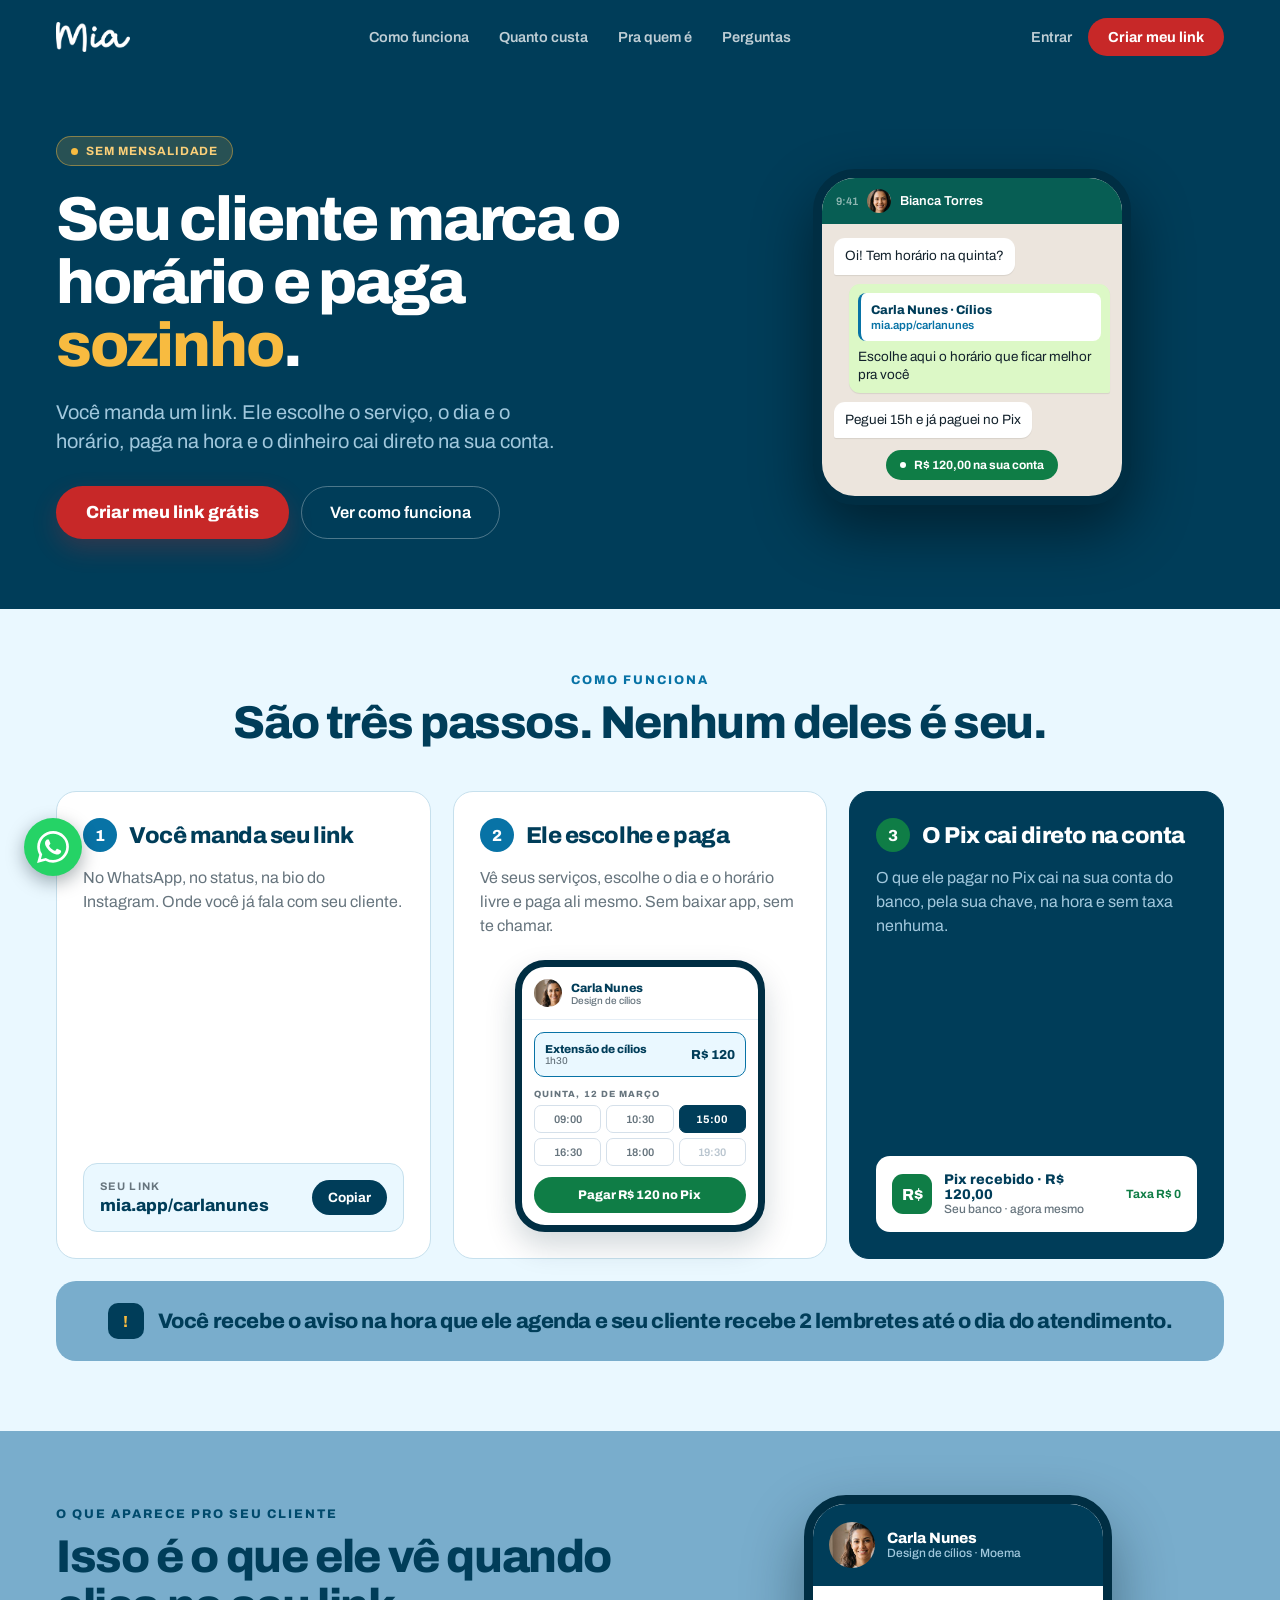
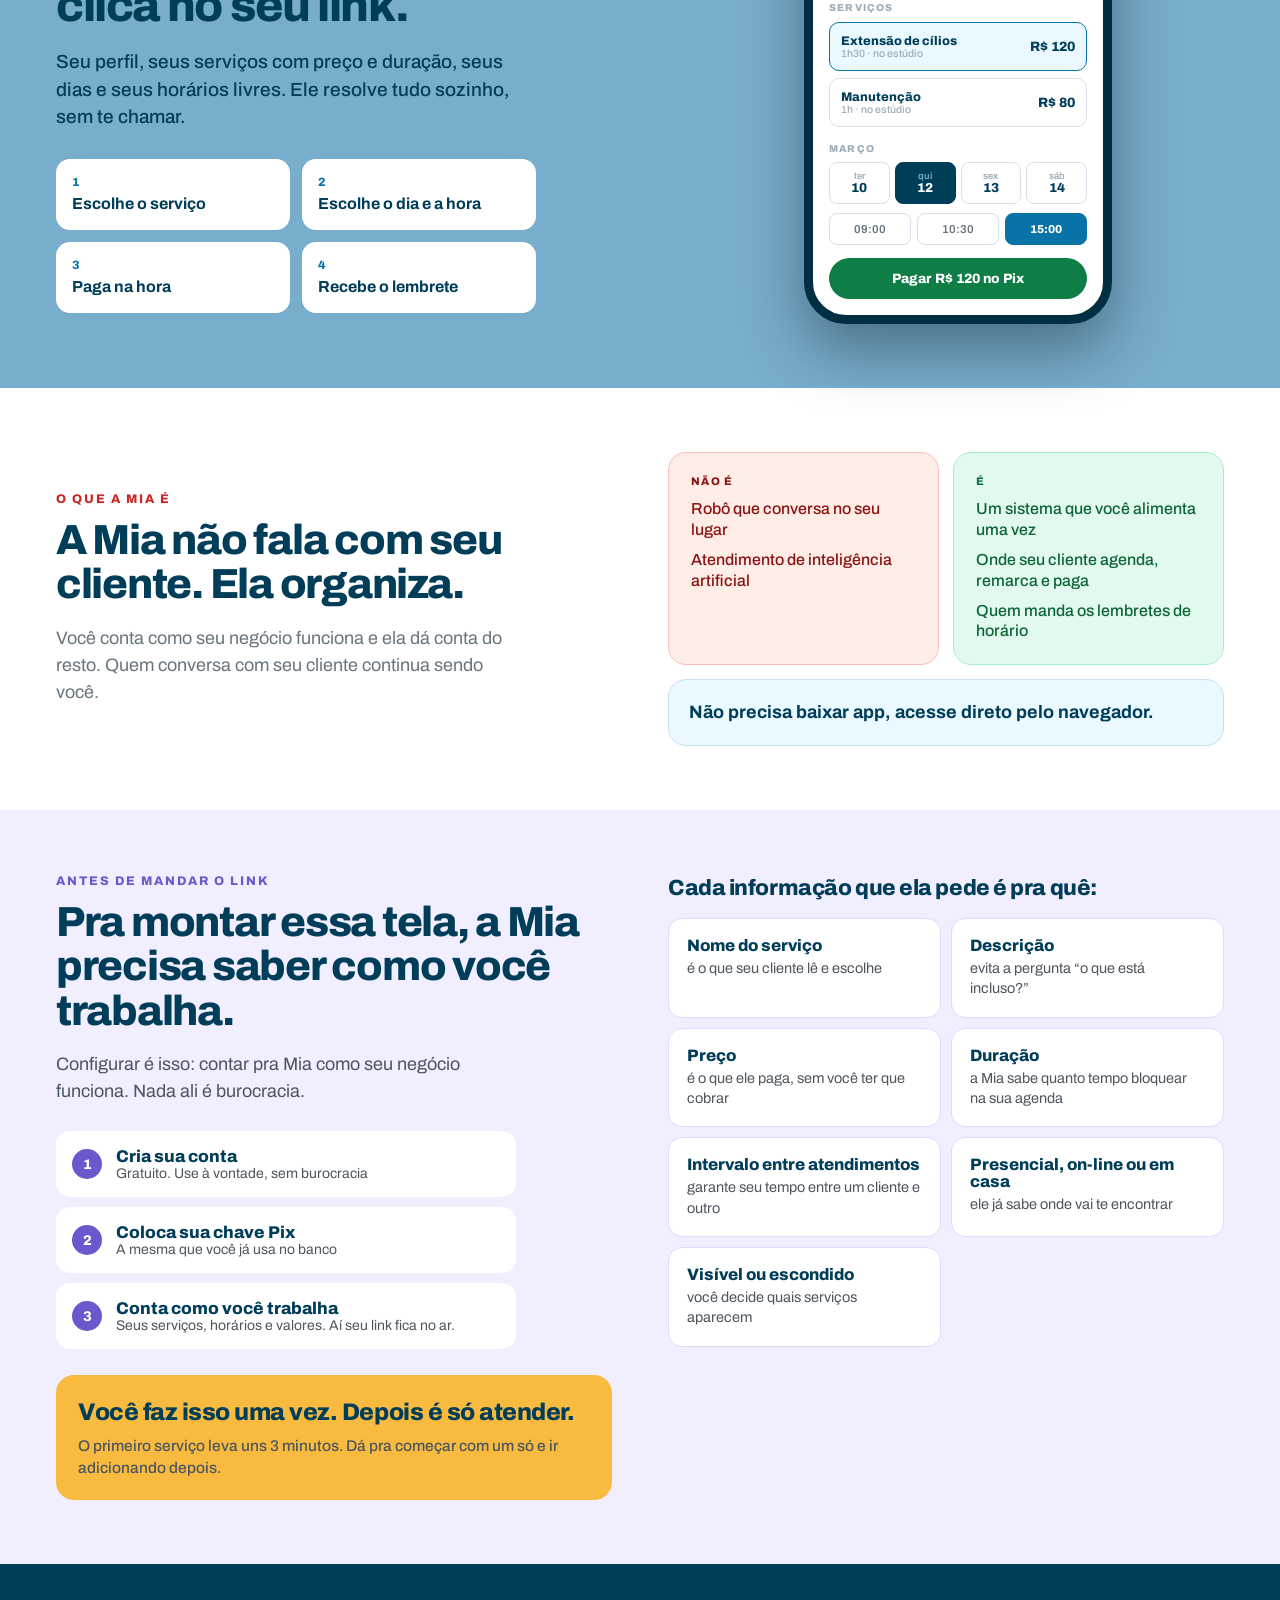
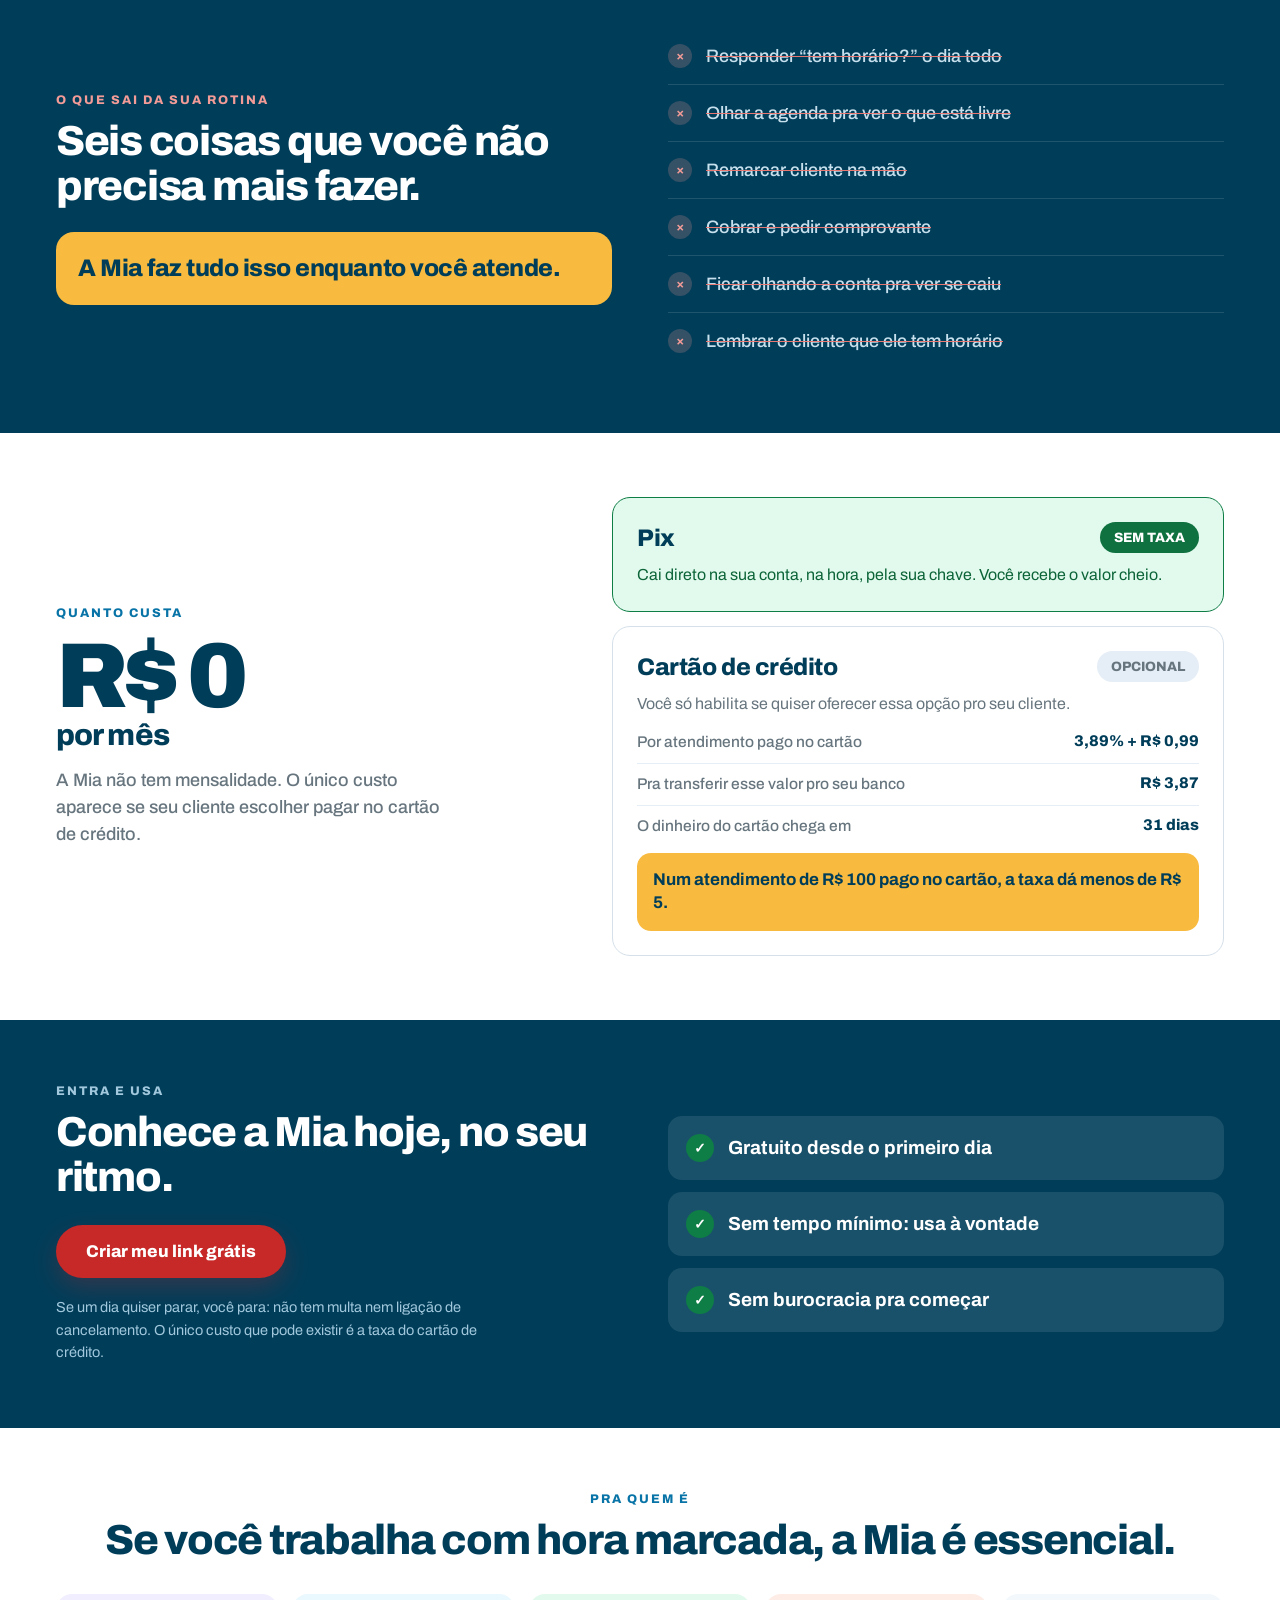
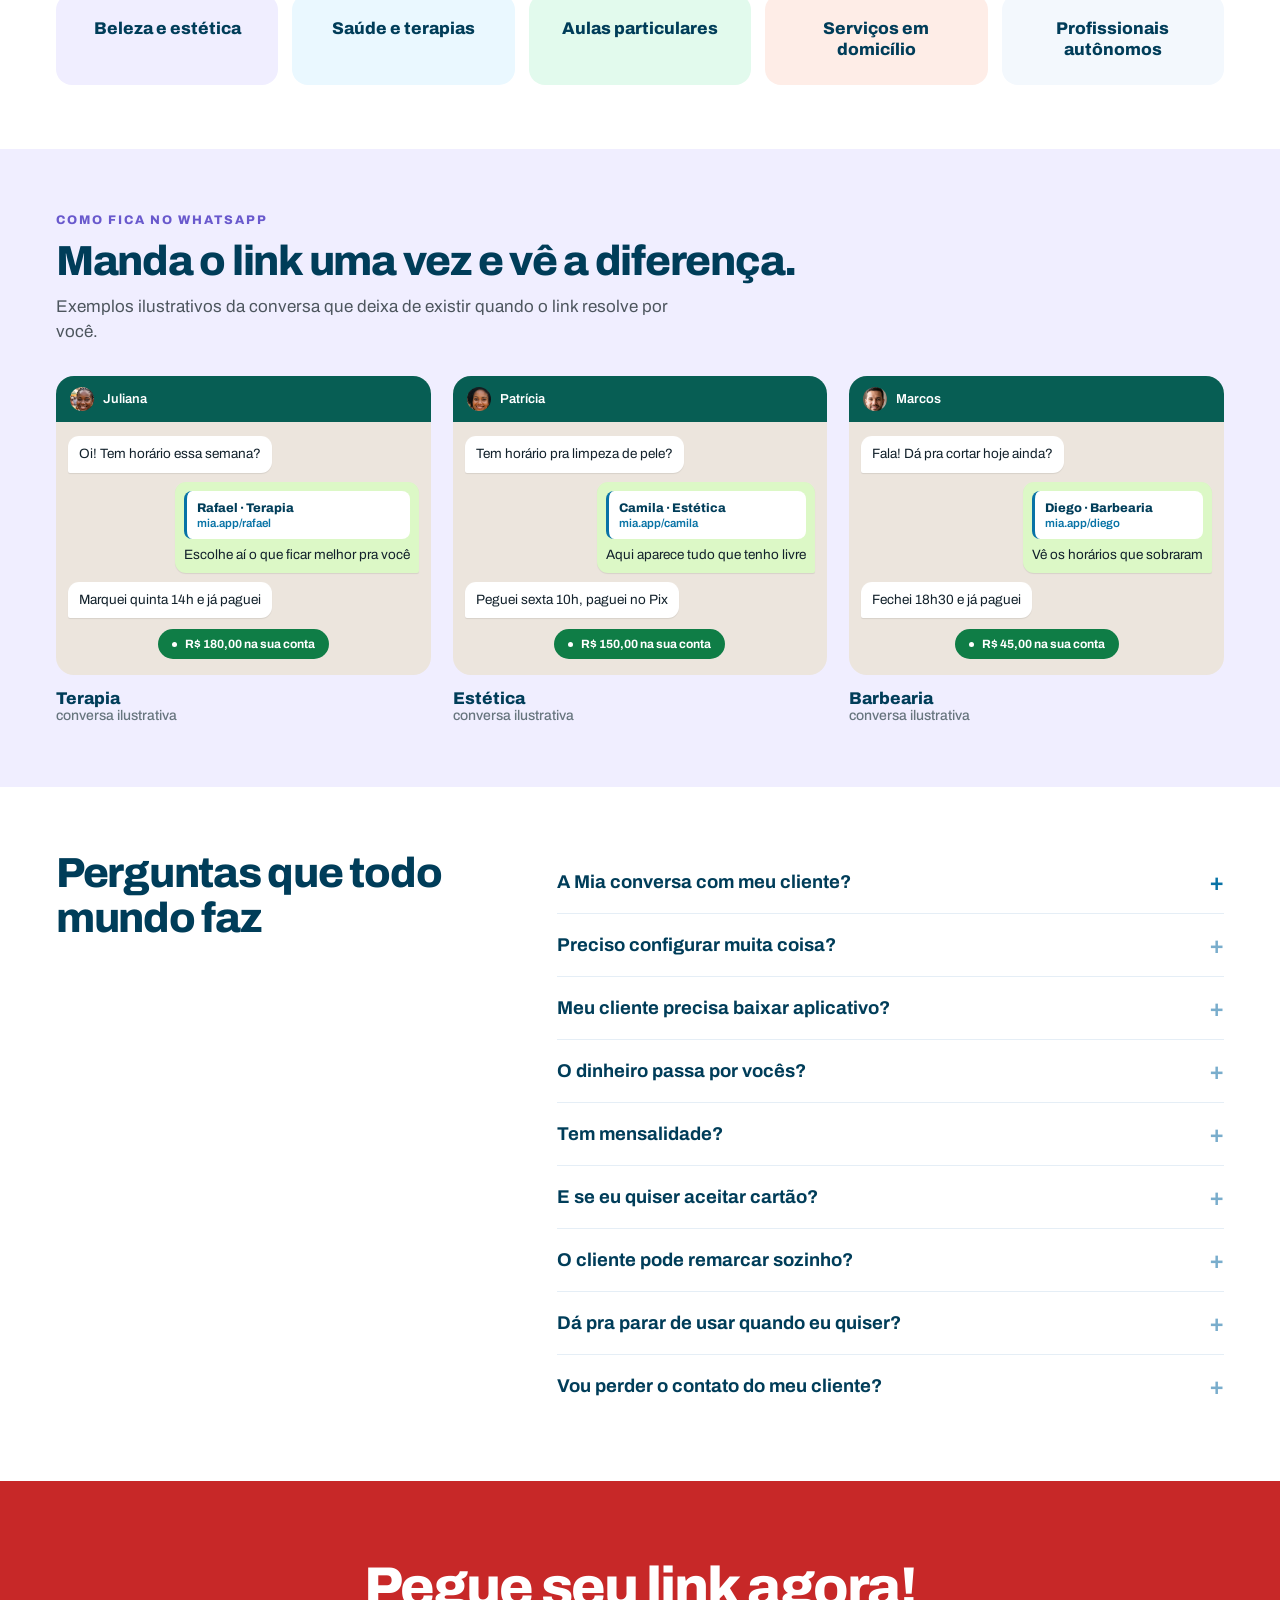
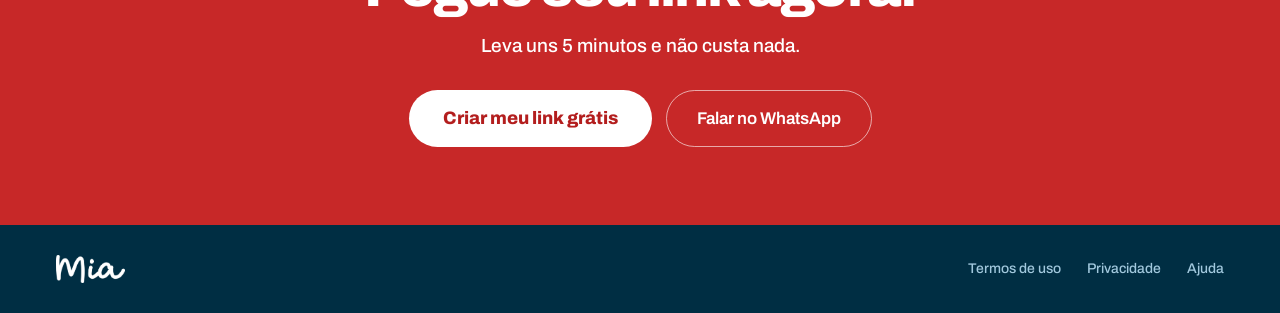
==== commit 792b3c4e: "Aplica a paleta do design system e remove os chips do hero Substitui as cores saturadas pelos degrau" ====
--- a/index.html
+++ b/index.html
@@ -105,11 +105,6 @@
         <a class="btn btn--coral btn--lg" href="https://web.miaapp.com.br/auth/sign-up" id="cta-criar-hero" data-cta="criar-link" data-cta-location="hero">Criar meu link grátis</a>
         <a class="btn btn--ghost btn--lg" href="#como-funciona" id="cta-como-funciona-hero" data-cta="ver-como-funciona" data-cta-location="hero">Ver como funciona</a>
       </div>
-      <ul class="chips">
-        <li class="chip chip--green">Pix sem taxa</li>
-        <li class="chip chip--blue">Sem tempo mínimo</li>
-        <li class="chip chip--neutral">Cliente não baixa app</li>
-      </ul>
     </div>
 
     <div class="hero__mock">
--- a/styles.css
+++ b/styles.css
@@ -1,44 +1,59 @@
+/* Tokens do design system da Mia.
+   Cada valor abaixo é um degrau nomeado da escala, não uma cor escolhida a olho. */
 :root {
   color-scheme: light;
-  --navy: #08283A;
-  --navy-deep: #04161F;
-  --navy-soft: #2E5A72;
-  --blue: #35B6F5;
-  --blue-ink: #0E6E9C;
-  --blue-deep: #08405C;
-  --blue-text: #0A3A52;
-  --sky: #8FD8FF;
-  --coral: #D93B18;
-  --coral-deep: #C4341A;
-  --coral-dark: #A93415;
-  --coral-soft: #FF8A6B;
-  --coral-line: #FF5C39;
-  --yellow: #FFC93C;
-  --yellow-soft: #FFD974;
-  --green: #00814F;
-  --green-deep: #00713F;
-  --green-soft: #63E0AC;
-
-  --bg-sky: #F2FAFE;
-  --bg-cream: #FFF6E8;
-  --bg-mint: #F1FBF6;
-  --bg-blush: #FFF1ED;
-  --bg-grey: #F6FAFB;
-  --bg-rose: #FFF5F2;
-
-  --muted: #5C7885;
-  --muted-2: #4E6B79;
-  --muted-3: #8AA3B0;
-  --muted-light: #A9C6D6;
-  --muted-amber: #7A6438;
-  --muted-amber-2: #8A7340;
-  --amber-ink: #A35F00;
-
-  --line-sky: #D7EAF5;
-  --line: #E2EAEF;
-  --line-soft: #EEF3F6;
-  --line-cream: #F0E3CD;
-  --line-grey: #DCE6EC;
+
+  /* brand.primary — azul institucional */
+  --navy: #003D59;        /* primary.900  */
+  --navy-deep: #002E43;   /* primary.1000 */
+  --navy-soft: #4D91B9;   /* primary.500  */
+  --blue: #79ADCC;        /* primary.400  */
+  --blue-ink: #0873A6;    /* primary.600  */
+  --blue-deep: #004A6C;   /* primary.800  */
+  --blue-text: #003D59;   /* primary.900  */
+  --sky: #A1C8DD;         /* primary.300  */
+
+  /* utility.orange — ação */
+  --coral: #C72828;       /* orange.600 */
+  --coral-deep: #B31E1E;  /* orange.700 */
+  --coral-dark: #8B1313;  /* orange.800 */
+  --coral-soft: #F29B97;  /* orange.400 */
+  --coral-line: #E77872;  /* orange.500 */
+
+  /* accent.yellow — destaque */
+  --yellow: #F8BB40;      /* yellow.400 */
+  --yellow-soft: #FCD079; /* yellow.300 */
+
+  /* utility.green + brand.secondary — dinheiro */
+  --green: #0F7D46;       /* green.600     */
+  --green-deep: #0E713F;  /* green.700     */
+  --green-soft: #84E7B8;  /* secondary.400 */
+
+  /* utility.purple — configuração */
+  --purple: #8575EC;      /* purple.700 */
+  --purple-deep: #6959CD; /* purple.800 */
+  --purple-soft: #CDC6FF; /* purple.300 */
+
+  --bg-sky: #EAF8FF;      /* primary.100   */
+  --bg-cream: #F0EEFF;    /* purple.100    */
+  --bg-mint: #E2FAED;     /* secondary.100 */
+  --bg-blush: #FEEDE7;    /* orange.100    */
+  --bg-grey: #F3F8FD;     /* neutral.100   */
+  --bg-rose: #FEEDE7;     /* orange.100    */
+
+  --muted: #67757E;       /* neutral.700 */
+  --muted-2: #67757E;     /* neutral.700 */
+  --muted-3: #9CACB7;     /* neutral.500 */
+  --muted-light: #A1C8DD; /* primary.300 */
+  --muted-amber: #4D565E; /* neutral.800 */
+  --muted-amber-2: #4D565E;
+  --amber-ink: #6959CD;   /* purple.800  */
+
+  --line-sky: #C6E0ED;    /* primary.200 */
+  --line: #D5E0EA;        /* neutral.300 */
+  --line-soft: #E5EEF6;   /* neutral.200 */
+  --line-cream: #DFDAFF;  /* purple.200  */
+  --line-grey: #D5E0EA;   /* neutral.300 */
 
   --container: 1280px;
   --pad-x: 20px;
@@ -62,7 +77,7 @@
 a { color: inherit; text-decoration: none; }
 img { max-width: 100%; display: block; }
 
-:focus-visible { outline: 3px solid var(--blue); outline-offset: 3px; }
+:focus-visible { outline: 3px solid var(--blue-ink); outline-offset: 3px; }
 
 .container {
   max-width: 640px;
@@ -110,7 +125,7 @@
 
 .btn--coral { background: var(--coral); color: #fff; }
 .btn--coral:hover { background: var(--coral-deep); }
-.btn--coral.btn--lg { box-shadow: 0 8px 20px rgba(217, 59, 24, .3); }
+.btn--coral.btn--lg { box-shadow: 0 8px 20px rgba(199, 40, 40, .26); }
 
 .btn--ghost {
   border: 1.5px solid rgba(255, 255, 255, .3);
@@ -121,7 +136,7 @@
 .btn--ghost:hover { border-color: rgba(255, 255, 255, .7); }
 
 .btn--white { background: #fff; color: var(--coral-deep); }
-.btn--white:hover { background: #FFE9E3; }
+.btn--white:hover { background: #FEEDE7; }
 
 .btn--outline-white { border: 1.5px solid rgba(255, 255, 255, .6); color: #fff; }
 .btn--outline-white:hover { background: rgba(255, 255, 255, .12); }
@@ -152,8 +167,8 @@
   display: inline-flex;
   align-items: center;
   gap: 7px;
-  background: rgba(255, 201, 60, .16);
-  border: 1px solid rgba(255, 201, 60, .4);
+  background: rgba(248, 187, 64, .16);
+  border: 1px solid rgba(248, 187, 64, .45);
   border-radius: 999px;
   padding: 6px 12px;
   margin-bottom: 16px;
@@ -176,12 +191,6 @@
   text-wrap: pretty;
 }
 .hero__ctas { display: flex; flex-direction: column; gap: 10px; margin-top: 22px; }
-
-.chips { display: flex; flex-wrap: wrap; gap: 9px; margin-top: 18px; }
-.chip { border-radius: 8px; padding: 6px 10px; font: 600 12.5px Archivo, sans-serif; }
-.chip--green { background: rgba(0, 168, 104, .18); color: var(--green-soft); }
-.chip--blue { background: rgba(53, 182, 245, .18); color: var(--sky); }
-.chip--neutral { background: rgba(255, 255, 255, .12); color: #D6E6EF; }
 
 .hero__mock { margin-top: 28px; display: flex; justify-content: center; }
 
@@ -220,7 +229,7 @@
   border-radius: 10px 10px 2px 10px;
   padding: 8px;
 }
-.wa__preview { background: #fff; border-radius: 7px; padding: 9px; border-left: 3px solid var(--blue); }
+.wa__preview { background: #fff; border-radius: 7px; padding: 9px; border-left: 3px solid var(--blue-ink); }
 .wa__preview-title { font: 800 11.5px Archivo, sans-serif; color: var(--navy); }
 .wa__preview-url { font: 600 10.5px Archivo, sans-serif; color: var(--blue-ink); margin-top: 2px; }
 .wa__msg-text { font: 400 12.5px/1.35 Archivo, sans-serif; color: #12212B; margin-top: 6px; }
@@ -245,8 +254,8 @@
   background: #fff;
   box-shadow: 0 12px 28px rgba(8, 40, 58, .2);
 }
-.bk__top { padding: 12px 14px; border-bottom: 1px solid #EEF3F5; display: flex; align-items: center; gap: 9px; }
-.bk__avatar { width: 30px; height: 30px; border-radius: 999px; background: #DCE7ED; }
+.bk__top { padding: 12px 14px; border-bottom: 1px solid #E5EEF6; display: flex; align-items: center; gap: 9px; }
+.bk__avatar { width: 30px; height: 30px; border-radius: 999px; background: #C6E0ED; }
 .bk__name { font: 800 12px Archivo, sans-serif; color: var(--navy); }
 .bk__role { font: 500 10px Archivo, sans-serif; color: var(--muted); }
 .bk__body { padding: 13px; }
@@ -258,7 +267,7 @@
   justify-content: space-between;
   align-items: center;
 }
-.bk__service--on { border: 1.5px solid var(--blue); background: var(--bg-sky); }
+.bk__service--on { border: 1.5px solid var(--blue-ink); background: var(--bg-sky); }
 .bk__service-name { font: 800 12px Archivo, sans-serif; color: var(--navy); }
 .bk__service-meta { font: 500 10px Archivo, sans-serif; color: var(--muted); }
 .bk__service-price { font: 800 13.5px Archivo, sans-serif; color: var(--navy); }
@@ -273,7 +282,7 @@
   color: var(--muted);
 }
 .bk__slot--on-dark { background: var(--navy); border-color: var(--navy); color: #fff; font-weight: 700; }
-.bk__slot--off { color: #C4D2DA; }
+.bk__slot--off { color: #B9C5CF; }
 .bk__pay {
   margin-top: 12px;
   background: var(--green);
@@ -294,7 +303,7 @@
 .cl__top { background: var(--navy); padding: 16px 14px; display: flex; align-items: center; gap: 11px; }
 .cl__avatar { width: 42px; height: 42px; flex: none; border-radius: 999px; background: var(--navy-soft); }
 .cl__name { font: 800 14px Archivo, sans-serif; color: #fff; }
-.cl__role { font: 500 11.5px Archivo, sans-serif; color: #9CBCCF; }
+.cl__role { font: 500 11.5px Archivo, sans-serif; color: #A1C8DD; }
 .cl__body { padding: 14px; }
 .cl__label { font: 800 9.5px Archivo, sans-serif; letter-spacing: .12em; color: var(--muted-3); }
 .cl__label--spaced { margin: 14px 0 7px; }
@@ -307,7 +316,7 @@
   justify-content: space-between;
   align-items: center;
 }
-.cl__service--on { border: 1.5px solid var(--blue); background: var(--bg-sky); }
+.cl__service--on { border: 1.5px solid var(--blue-ink); background: var(--bg-sky); }
 .cl__service-name { font: 800 12px Archivo, sans-serif; color: var(--navy); }
 .cl__service-meta { font: 500 10px Archivo, sans-serif; color: var(--muted-3); }
 .cl__service-price { font: 800 13px Archivo, sans-serif; color: var(--navy); }
@@ -316,7 +325,7 @@
 .cl__day-name { display: block; font: 600 9px Archivo, sans-serif; color: var(--muted-3); }
 .cl__day-num { display: block; font: 800 12px Archivo, sans-serif; color: var(--navy); }
 .cl__day--on { background: var(--navy); border-color: var(--navy); }
-.cl__day--on .cl__day-name { color: #7FA8BF; }
+.cl__day--on .cl__day-name { color: #79ADCC; }
 .cl__day--on .cl__day-num { color: #fff; }
 .cl__slots { display: grid; grid-template-columns: repeat(3, 1fr); gap: 5px; margin-top: 8px; }
 .cl__slot {
@@ -327,7 +336,7 @@
   font: 600 11px Archivo, sans-serif;
   color: var(--muted);
 }
-.cl__slot--on { background: var(--blue); border-color: var(--blue); color: #fff; font-weight: 800; }
+.cl__slot--on { background: var(--blue-ink); border-color: var(--blue-ink); color: #fff; font-weight: 800; }
 .cl__pay {
   margin-top: 12px;
   background: var(--green);
@@ -366,7 +375,7 @@
   justify-content: center;
   font: 800 14px Archivo, sans-serif;
 }
-.step__num--blue { background: var(--blue); }
+.step__num--blue { background: var(--blue-ink); }
 .step__num--green { background: var(--green); }
 .step__title { font: 800 19.5px Archivo, sans-serif; color: var(--navy); letter-spacing: -.02em; }
 .step--dark .step__title { color: #fff; }
@@ -377,7 +386,7 @@
 
 .link-box {
   background: var(--bg-sky);
-  border: 1px solid #CFEBFB;
+  border: 1px solid #C6E0ED;
   border-radius: 12px;
   padding: 13px;
   display: flex;
@@ -454,7 +463,7 @@
 
 .client-flow { display: grid; grid-template-columns: 1fr 1fr; gap: 8px; margin-top: 20px; }
 .flow-card { background: #fff; border-radius: 12px; padding: 13px; }
-.flow-card__num { display: block; font: 800 11px Archivo, sans-serif; color: var(--blue); }
+.flow-card__num { display: block; font: 800 11px Archivo, sans-serif; color: var(--blue-ink); }
 .flow-card__text { display: block; font: 700 13.5px/1.25 Archivo, sans-serif; color: var(--navy); margin-top: 4px; }
 
 /* ---------- o que a Mia é ---------- */
@@ -465,8 +474,8 @@
 .mia-is__cards { display: flex; flex-direction: column; gap: 10px; margin-top: 20px; }
 
 .card-no, .card-yes { border-radius: 14px; padding: 16px; }
-.card-no { border: 1px solid #F6DCD3; background: var(--bg-rose); }
-.card-yes { border: 1px solid #CFE9DC; background: var(--bg-mint); }
+.card-no { border: 1px solid #FABDBC; background: var(--bg-rose); }
+.card-yes { border: 1px solid #A6EECA; background: var(--bg-mint); }
 .card-no__label, .card-yes__label { font: 800 10.5px Archivo, sans-serif; letter-spacing: .12em; }
 .card-no__label { color: var(--coral-dark); }
 .card-yes__label { color: var(--green-deep); }
@@ -477,11 +486,11 @@
   margin-top: 9px;
   font: 500 14.5px/1.3 Archivo, sans-serif;
 }
-.card-no ul { color: #5E3A2E; }
-.card-yes ul { color: #2A5242; }
+.card-no ul { color: #8B1313; }
+.card-yes ul { color: #0C6438; }
 .card-browser {
   background: var(--bg-sky);
-  border: 1px solid #CFE3F0;
+  border: 1px solid #C6E0ED;
   border-radius: 14px;
   padding: 16px;
   font: 700 15px/1.35 Archivo, sans-serif;
@@ -500,8 +509,8 @@
   height: 26px;
   flex: none;
   border-radius: 999px;
-  background: var(--yellow);
-  color: var(--navy);
+  background: var(--purple-deep);
+  color: #fff;
   display: flex;
   align-items: center;
   justify-content: center;
@@ -518,7 +527,7 @@
 
 .yellow-box { background: var(--yellow); border-radius: 16px; padding: 18px; }
 .yellow-box__title { font: 800 19px/1.25 Archivo, sans-serif; color: var(--navy); }
-.yellow-box__text { font: 500 14px/1.4 Archivo, sans-serif; color: #5C4A16; margin-top: 6px; }
+.yellow-box__text { font: 500 14px/1.4 Archivo, sans-serif; color: #4D565E; margin-top: 6px; }
 .setup__callout { margin-top: 18px; }
 
 /* ---------- o que sai da sua rotina ---------- */
@@ -539,7 +548,7 @@
   height: 22px;
   flex: none;
   border-radius: 999px;
-  background: rgba(255, 138, 107, .2);
+  background: rgba(242, 155, 151, .22);
   display: flex;
   align-items: center;
   justify-content: center;
@@ -548,7 +557,7 @@
 }
 .routine-item__text {
   font: 500 15.5px/1.3 Archivo, sans-serif;
-  color: #C9DCE6;
+  color: #C6E0ED;
   text-decoration: line-through;
   text-decoration-color: var(--coral-line);
 }
@@ -577,7 +586,7 @@
 .tag--green { background: var(--green-deep); color: #fff; }
 .tag--grey { background: var(--line-soft); color: var(--muted-2); }
 .plan__text { margin-top: 8px; font: 400 14.5px/1.45 Archivo, sans-serif; color: var(--muted-2); }
-.plan__text--green { color: #2A5242; }
+.plan__text--green { color: #0C6438; }
 
 .fees { display: flex; flex-direction: column; gap: 8px; margin-top: 14px; }
 .fee {
@@ -687,7 +696,7 @@
   border-radius: 9px 9px 2px 9px;
   padding: 7px;
 }
-.chat__preview { background: #fff; border-radius: 6px; padding: 8px; border-left: 3px solid var(--blue); }
+.chat__preview { background: #fff; border-radius: 6px; padding: 8px; border-left: 3px solid var(--blue-ink); }
 .chat__preview-title { font: 800 10.5px Archivo, sans-serif; color: var(--navy); }
 .chat__preview-url { font: 600 9.5px Archivo, sans-serif; color: var(--blue-ink); margin-top: 2px; }
 .chat__msg-text { margin-top: 5px; }
@@ -705,15 +714,15 @@
 }
 .chat__receipt-dot { width: 5px; height: 5px; border-radius: 999px; background: #fff; }
 .testi__name { display: block; font: 800 13.5px Archivo, sans-serif; color: var(--navy); margin-top: 9px; }
-.testi__role { display: block; font: 500 12px Archivo, sans-serif; color: #6E5C38; }
-.social__hint { font: 600 11px ui-monospace, Menlo, monospace; color: #6E5C38; margin-top: 12px; }
+.testi__role { display: block; font: 500 12px Archivo, sans-serif; color: #67757E; }
+.social__hint { font: 600 11px ui-monospace, Menlo, monospace; color: #67757E; margin-top: 12px; }
 
 /* ---------- perguntas ---------- */
 
 .faq { background: #fff; }
 .faq__inner { padding-block: 34px; }
 .faq__title { margin: 0 0 16px; font-size: 27px; }
-.faq details { border-bottom: 1px solid #EAF0F3; }
+.faq details { border-bottom: 1px solid #E5EEF6; }
 .faq details:last-child { border-bottom: 0; }
 .faq summary {
   display: flex;
@@ -844,7 +853,7 @@
   .btn--sm { padding: 11px 20px; font-size: 14.5px; }
   .btn--lg { padding: 17px 30px; font-size: 17.5px; }
   .btn--ghost { padding: 17px 28px; font-size: 16.5px; }
-  .btn--coral.btn--lg { box-shadow: 0 10px 24px rgba(217, 59, 24, .28); }
+  .btn--coral.btn--lg { box-shadow: 0 10px 24px rgba(199, 40, 40, .24); }
   .link-quiet { font-size: 14.5px; }
 
   /* header */
@@ -871,8 +880,6 @@
   .hero__title { font-size: 62px; line-height: 1.02; letter-spacing: -.035em; }
   .hero__sub { margin-top: 20px; max-width: 520px; font-size: 20px; }
   .hero__ctas { flex-direction: row; gap: 12px; margin-top: 30px; }
-  .chips { gap: 10px; margin-top: 24px; }
-  .chip { padding: 8px 13px; font-size: 13.5px; }
   .hero__mock { margin-top: 0; }
 
   .phone--wa { width: 300px; border-width: 9px; border-radius: 42px; box-shadow: 0 26px 60px rgba(0, 0, 0, .45); }
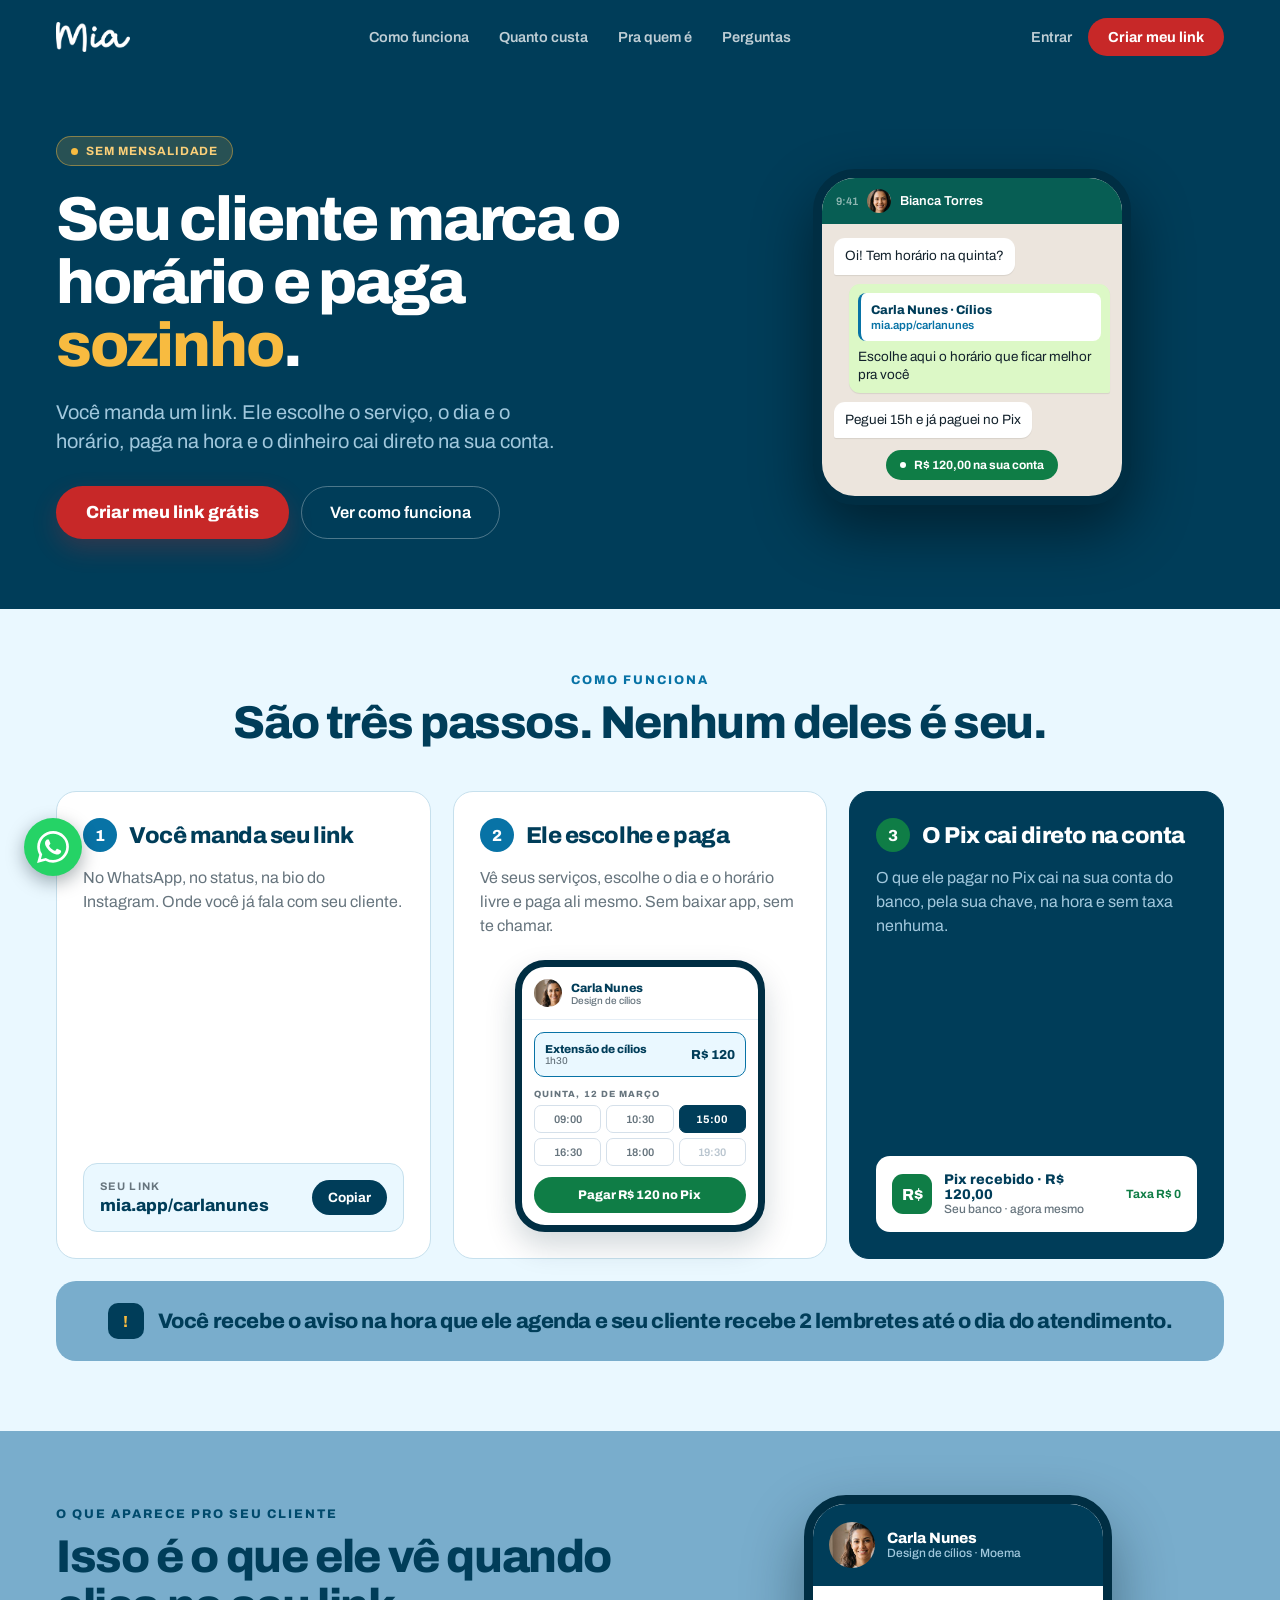
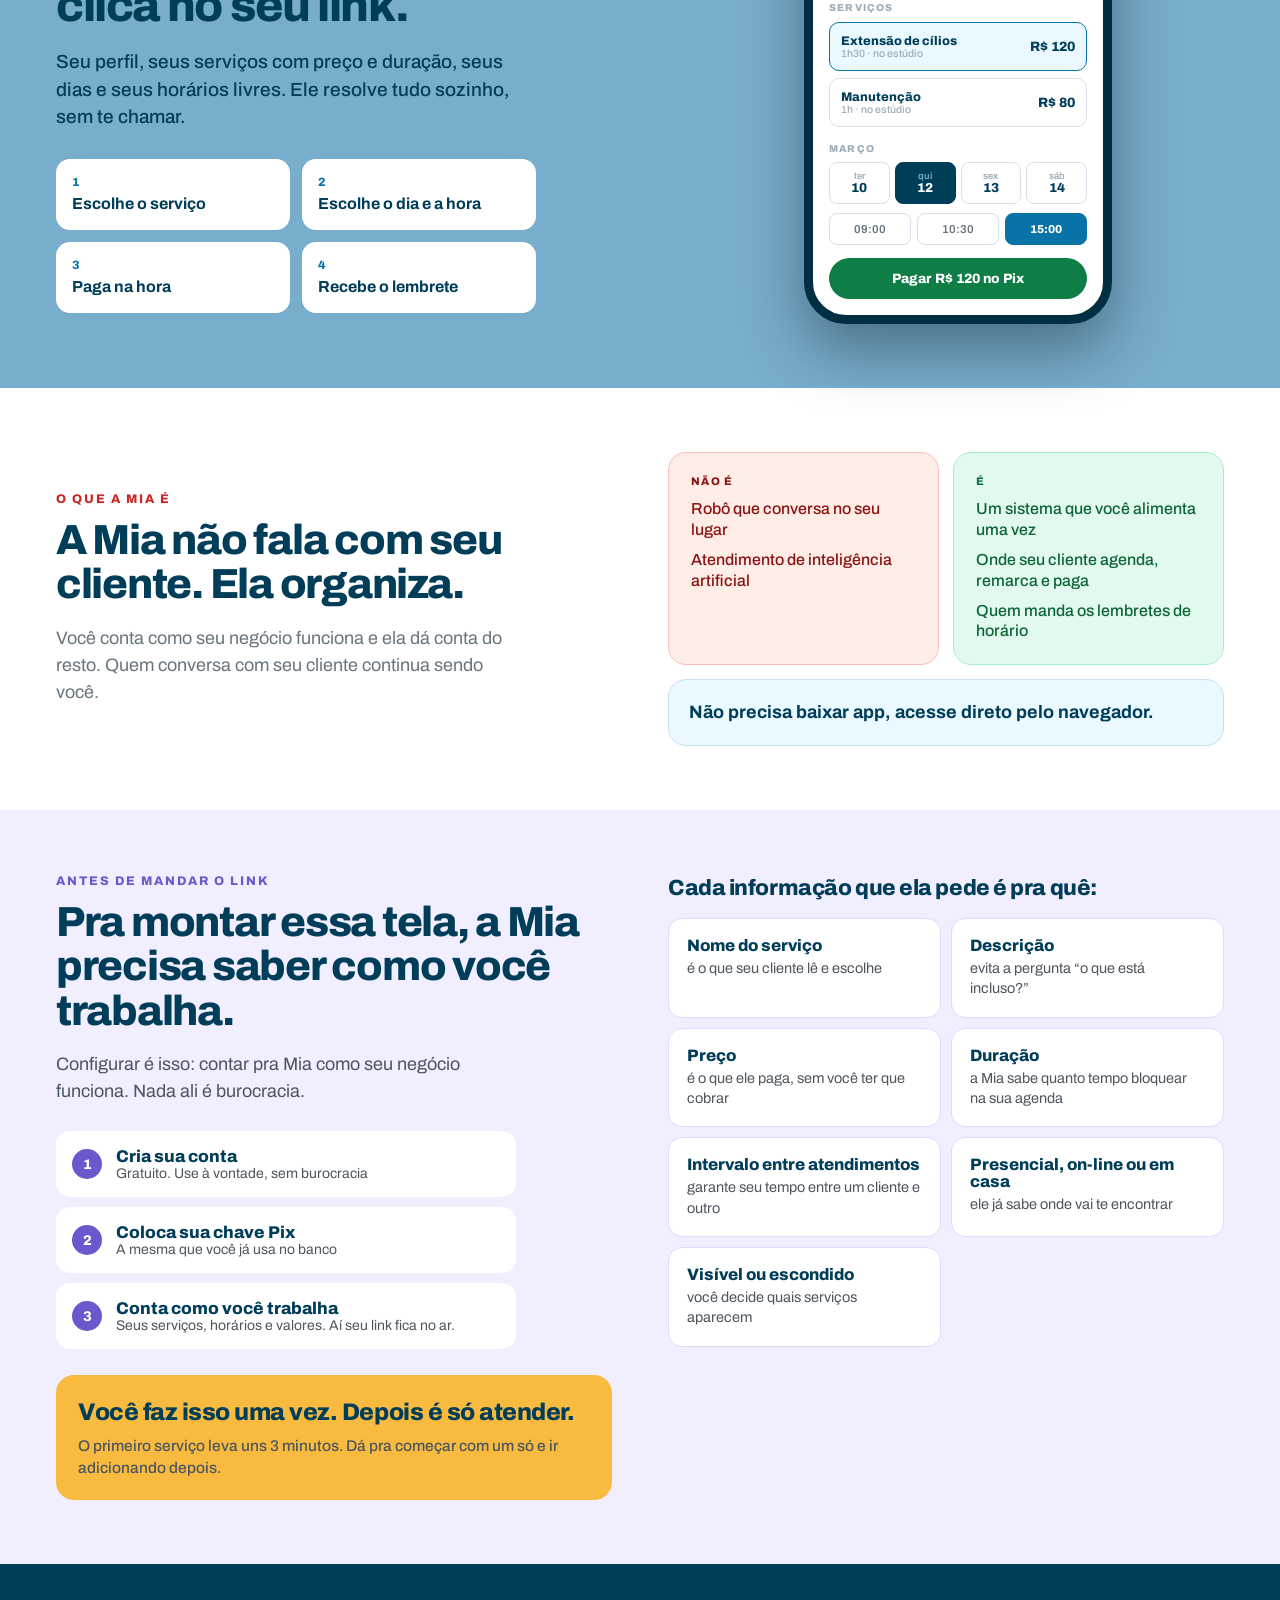
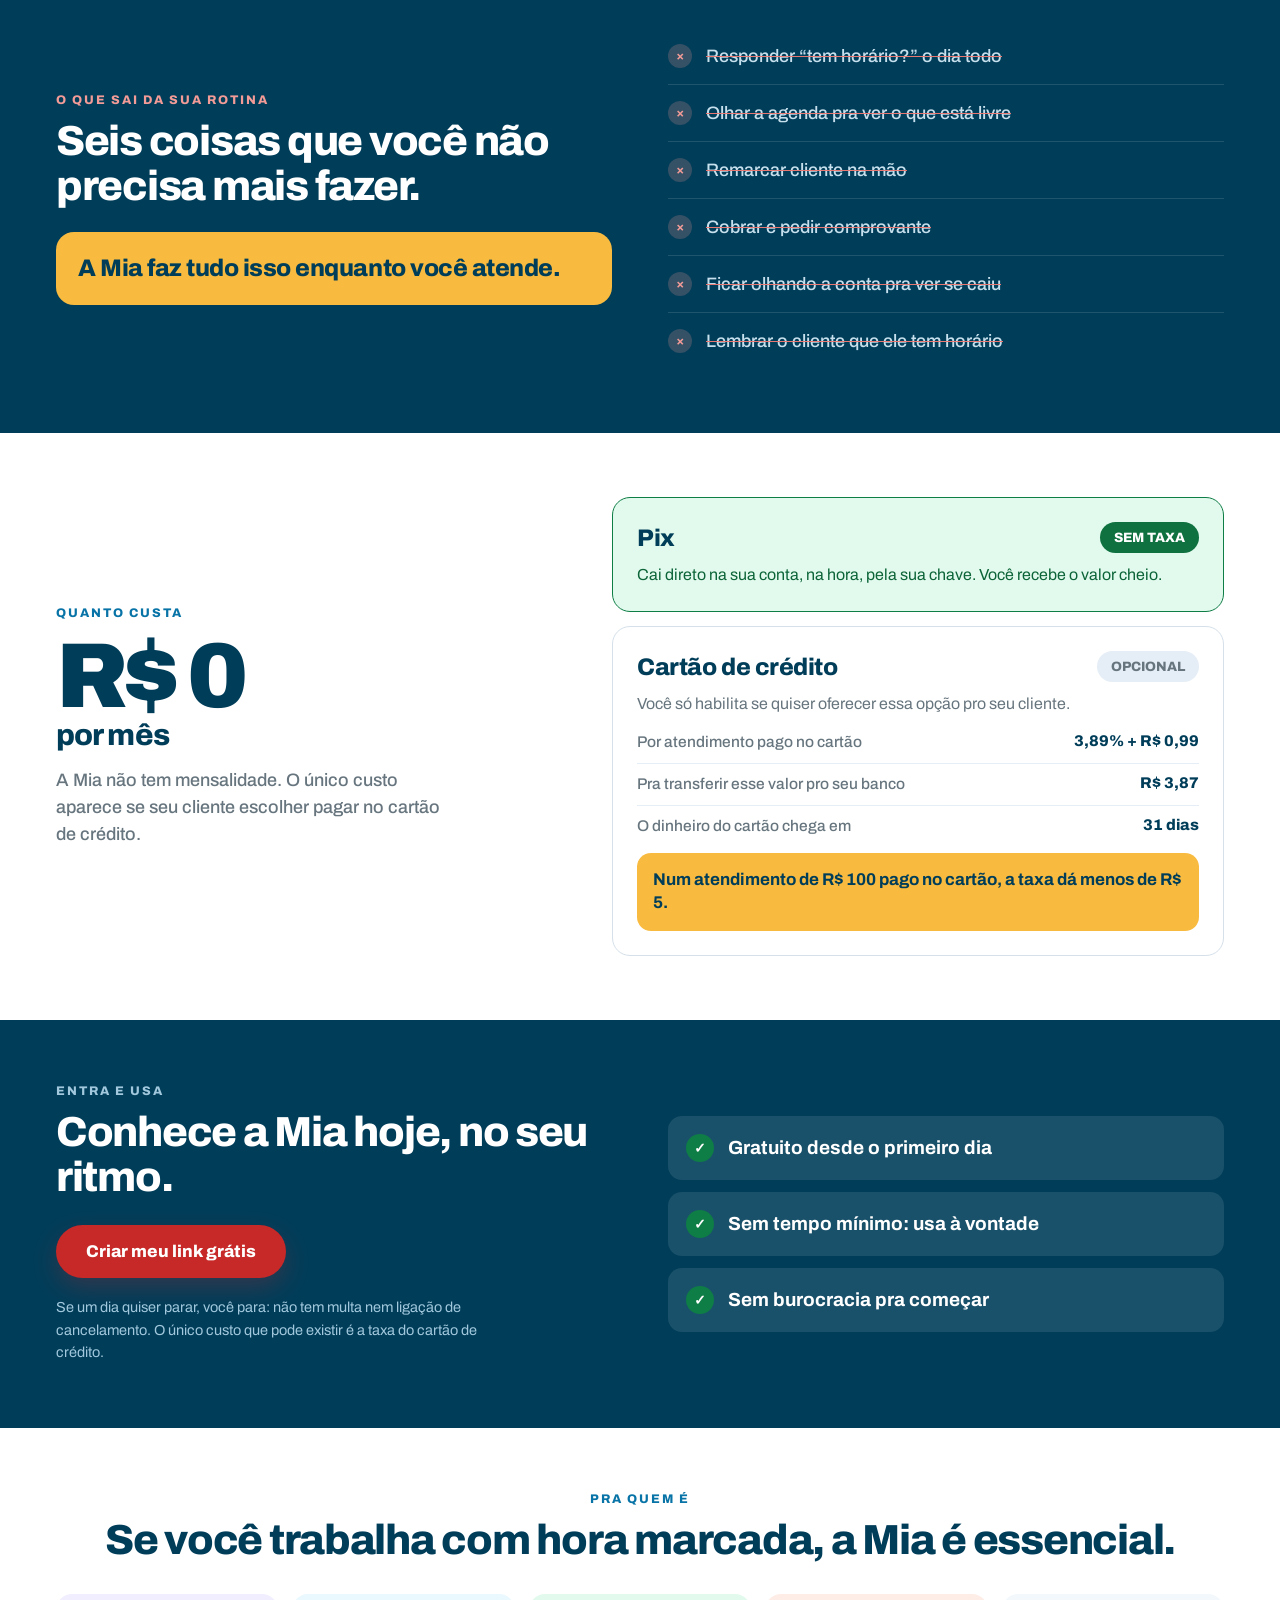
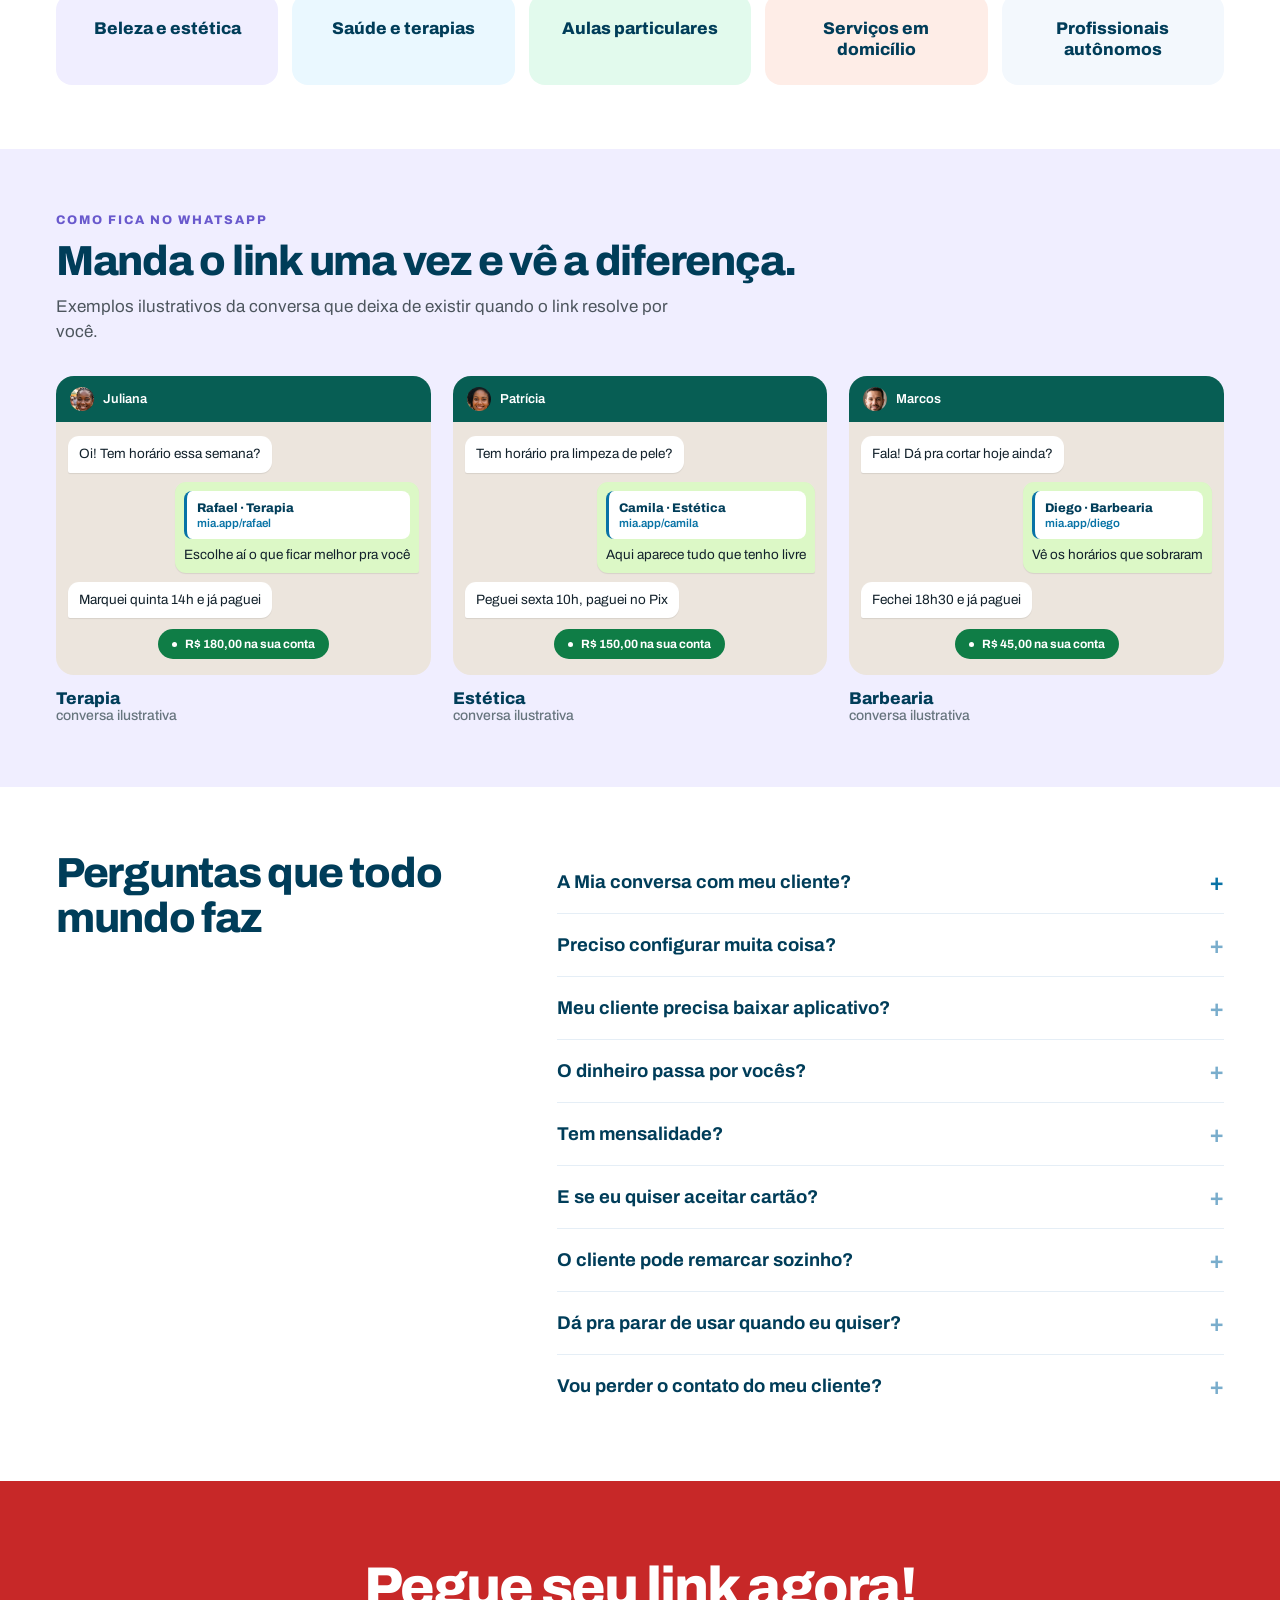
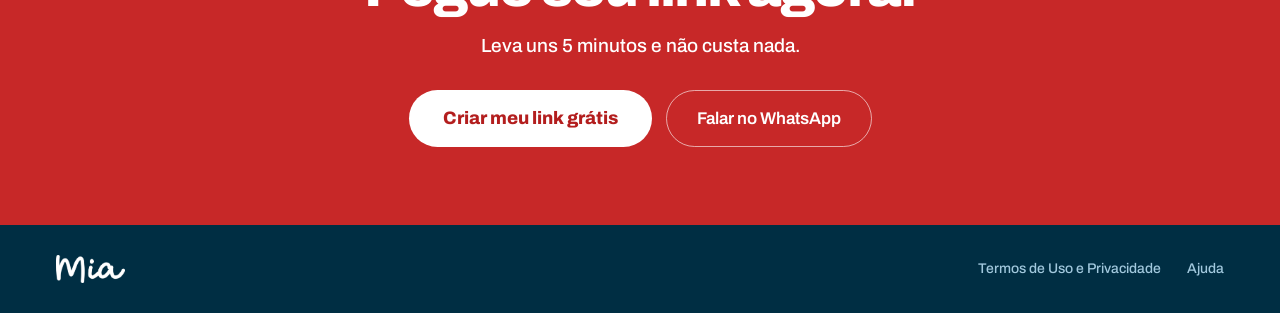
==== commit 391fcce4: "Atualiza os termos e deixa o rodapé no fim da tela - Termos de Uso e Privacidade com o texto vigente" ====
--- a/index.html
+++ b/index.html
@@ -11,7 +11,7 @@
 <meta property="og:title" content="Mia · Seu cliente marca o horário e paga sozinho">
 <meta property="og:description" content="Você manda um link. Seu cliente escolhe o serviço, o dia e o horário, paga na hora e o dinheiro cai direto na sua conta.">
 <meta property="og:locale" content="pt_BR">
-<meta property="og:url" content="https://lp1.miaapp.com.br/">
+<meta property="og:url" content="https://miaapp.com.br/">
 <!-- TODO: og:image quando a arte social estiver definida -->
 
 <!-- OpenAI Ads (ChatGPT Ads) — script de configuração do painel, no topo do <head> -->
@@ -64,13 +64,13 @@
 <!-- TODO RASTREIO: cole aqui o snippet do Google Tag Manager (head) -->
 <!-- TODO RASTREIO: cole aqui o snippet do Meta Pixel (head). Os CTAs já expõem data-cta e data-cta-location para disparar eventos sem tocar no HTML. -->
 
-<link rel="icon" href="assets/favicon.png" type="image/png">
-<link rel="apple-touch-icon" href="assets/favicon.png">
+<link rel="icon" href="/assets/favicon.png" type="image/png">
+<link rel="apple-touch-icon" href="/assets/favicon.png">
 
 <link rel="preconnect" href="https://fonts.googleapis.com">
 <link rel="preconnect" href="https://fonts.gstatic.com" crossorigin>
 <link href="https://fonts.googleapis.com/css2?family=Archivo:wght@400;500;600;700;800;900&display=swap" rel="stylesheet">
-<link rel="stylesheet" href="styles.css">
+<link rel="stylesheet" href="/styles.css">
 </head>
 <body>
 
@@ -78,7 +78,7 @@
 
 <header class="site-header">
   <div class="container site-header__inner">
-    <a class="brand" href="#hero" data-cta="logo" data-cta-location="header"><img src="assets/mia-logo-branco.png" alt="Mia" width="782" height="318"></a>
+    <a class="brand" href="#hero" data-cta="logo" data-cta-location="header"><img src="/assets/mia-logo-branco.png" alt="Mia" width="782" height="318"></a>
     <nav class="nav-links" aria-label="Seções da página">
       <a href="#como-funciona">Como funciona</a>
       <a href="#quanto-custa">Quanto custa</a>
@@ -578,10 +578,9 @@
 
 <footer class="site-footer">
   <div class="container site-footer__inner">
-    <span class="brand"><img src="assets/mia-logo-branco.png" alt="Mia" width="782" height="318"></span>
+    <span class="brand"><img src="/assets/mia-logo-branco.png" alt="Mia" width="782" height="318"></span>
     <nav class="site-footer__links" aria-label="Links institucionais">
-      <a href="https://miaapp.com.br/termos-de-uso-e-privacidade" target="_blank" rel="noopener" data-cta="termos" data-cta-location="footer"><span class="only-mobile">Termos</span><span class="only-desktop">Termos de uso</span></a>
-      <a href="https://miaapp.com.br/termos-de-uso-e-privacidade" target="_blank" rel="noopener" data-cta="privacidade" data-cta-location="footer">Privacidade</a>
+      <a href="/termos-de-uso-e-privacidade" data-cta="termos" data-cta-location="footer">Termos de Uso e Privacidade</a>
       <!-- Sem central de ajuda ainda: aponta para o WhatsApp do atendimento -->
       <a href="https://api.whatsapp.com/send/?phone=%2B5564999534103&amp;text=Oi%21+Preciso+de+ajuda+com+a+Mia.&amp;type=phone_number&amp;app_absent=0" data-cta="ajuda" data-cta-location="footer">Ajuda</a>
     </nav>
@@ -597,6 +596,7 @@
   <a class="btn btn--coral btn--sm" href="https://web.miaapp.com.br/auth/sign-up" id="cta-criar-sticky" data-cta="criar-link" data-cta-location="barra-fixa">Criar meu link</a>
 </div>
 
-<script src="script.js" defer></script>
+<script src="/attribution.js" defer></script>
+<script src="/script.js" defer></script>
 </body>
 </html>
--- a/styles.css
+++ b/styles.css
@@ -1150,3 +1150,32 @@
   .wa-float svg { width: 32px; height: 32px; }
   body.bar-on .wa-float { bottom: 24px; }
 }
+
+/* Página de termos: sem barra fixa, e o rodapé encosta no fim da tela mesmo com pouco texto. */
+.page-legal {
+  display: flex;
+  flex-direction: column;
+  min-height: 100vh;
+  min-height: 100dvh;
+  padding-bottom: 0;
+}
+.page-legal .legal { flex: 1 0 auto; }
+
+.legal { background: #fff; }
+.legal__inner { max-width: 760px; padding-block: 40px 56px; }
+.legal__title { margin: 0 0 24px; font: 800 30px/1.1 Archivo, sans-serif; color: var(--navy); letter-spacing: -.03em; }
+.legal h2 { margin: 36px 0 12px; font: 700 20px/1.2 Archivo, sans-serif; color: var(--navy); }
+.legal h3 { margin: 24px 0 10px; font: 700 16.5px/1.3 Archivo, sans-serif; color: var(--navy); }
+.legal p,
+.legal li { font: 400 15.5px/1.6 Archivo, sans-serif; color: var(--muted); }
+.legal p { margin: 0 0 16px; }
+.legal ul { margin: 0 0 16px; padding-left: 20px; list-style: disc; display: grid; gap: 6px; }
+.legal li::marker { color: var(--navy); }
+.legal strong { font-weight: 700; color: var(--navy); }
+.legal a { color: var(--blue-ink); }
+.legal .legal__meta { font-size: 14px; }
+
+@media (min-width: 1024px) {
+  .legal__inner { padding-block: 64px 88px; }
+  .legal__title { font-size: 40px; }
+}
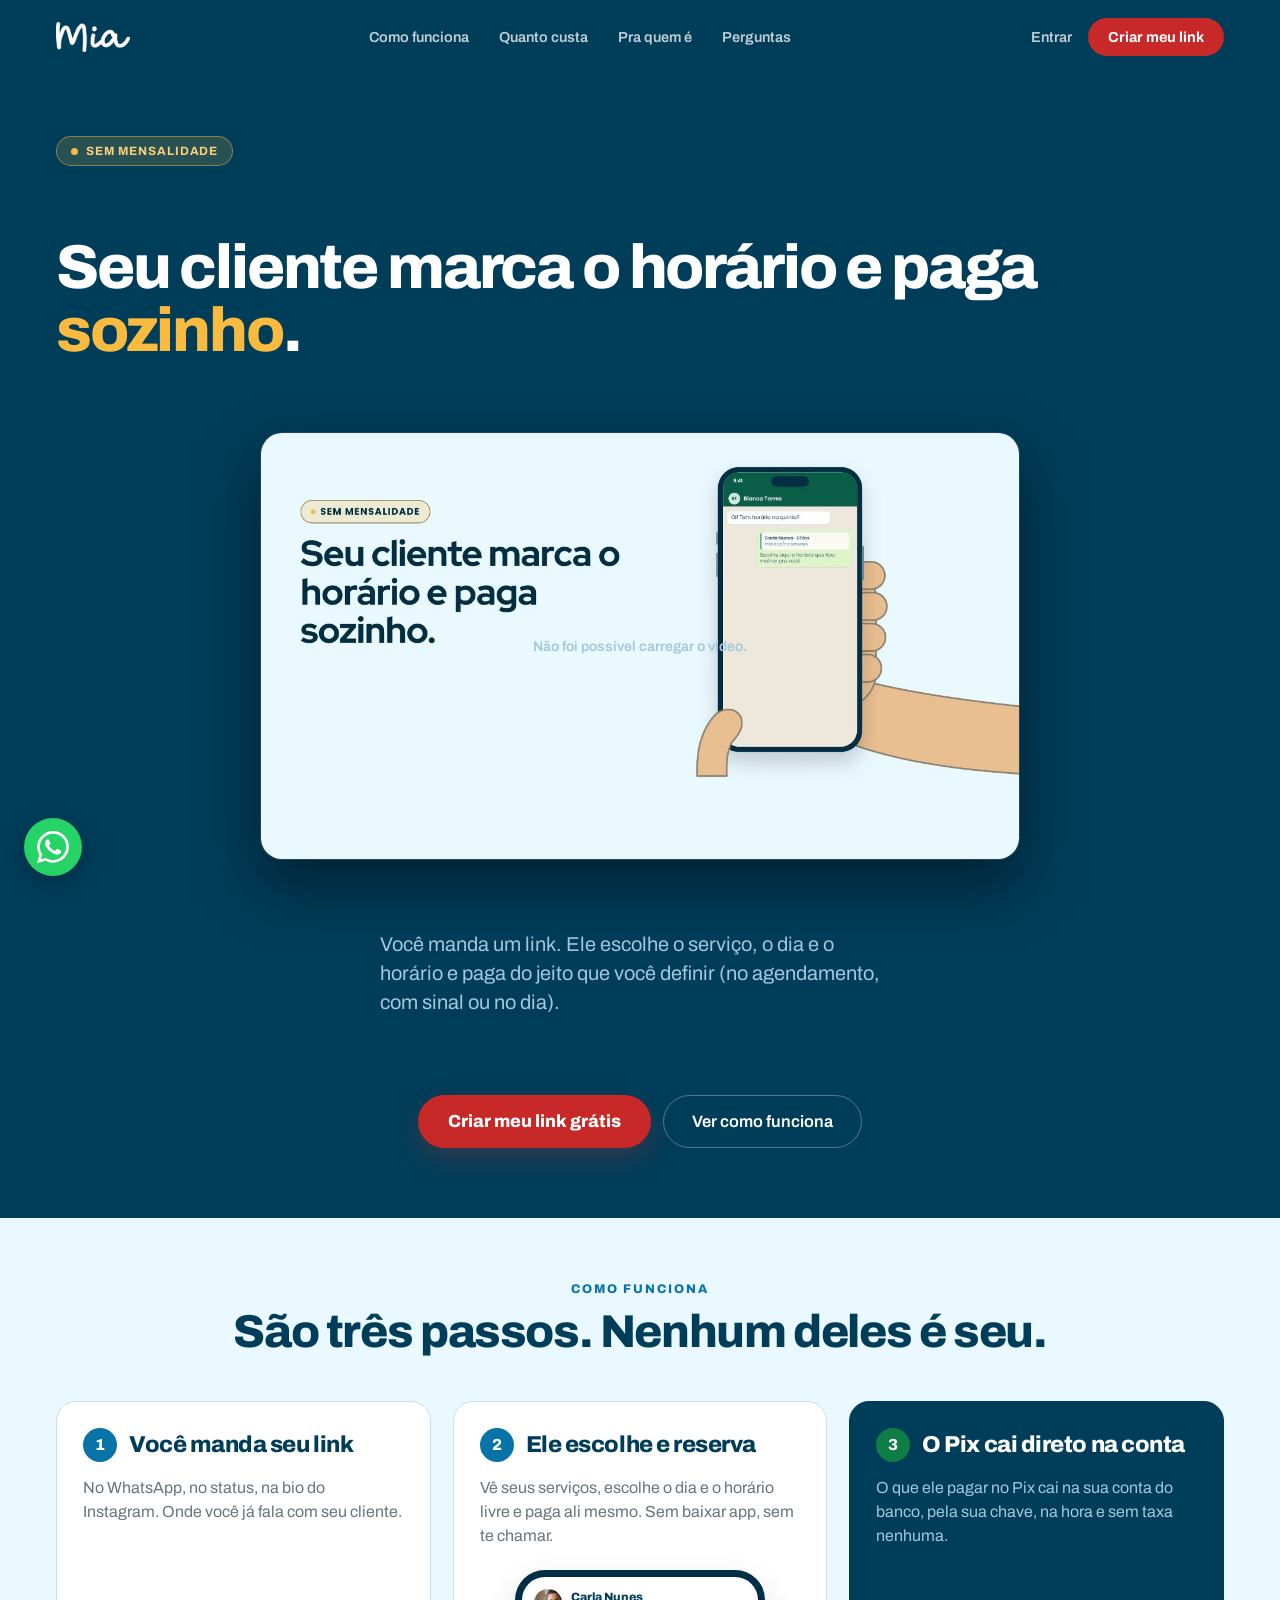
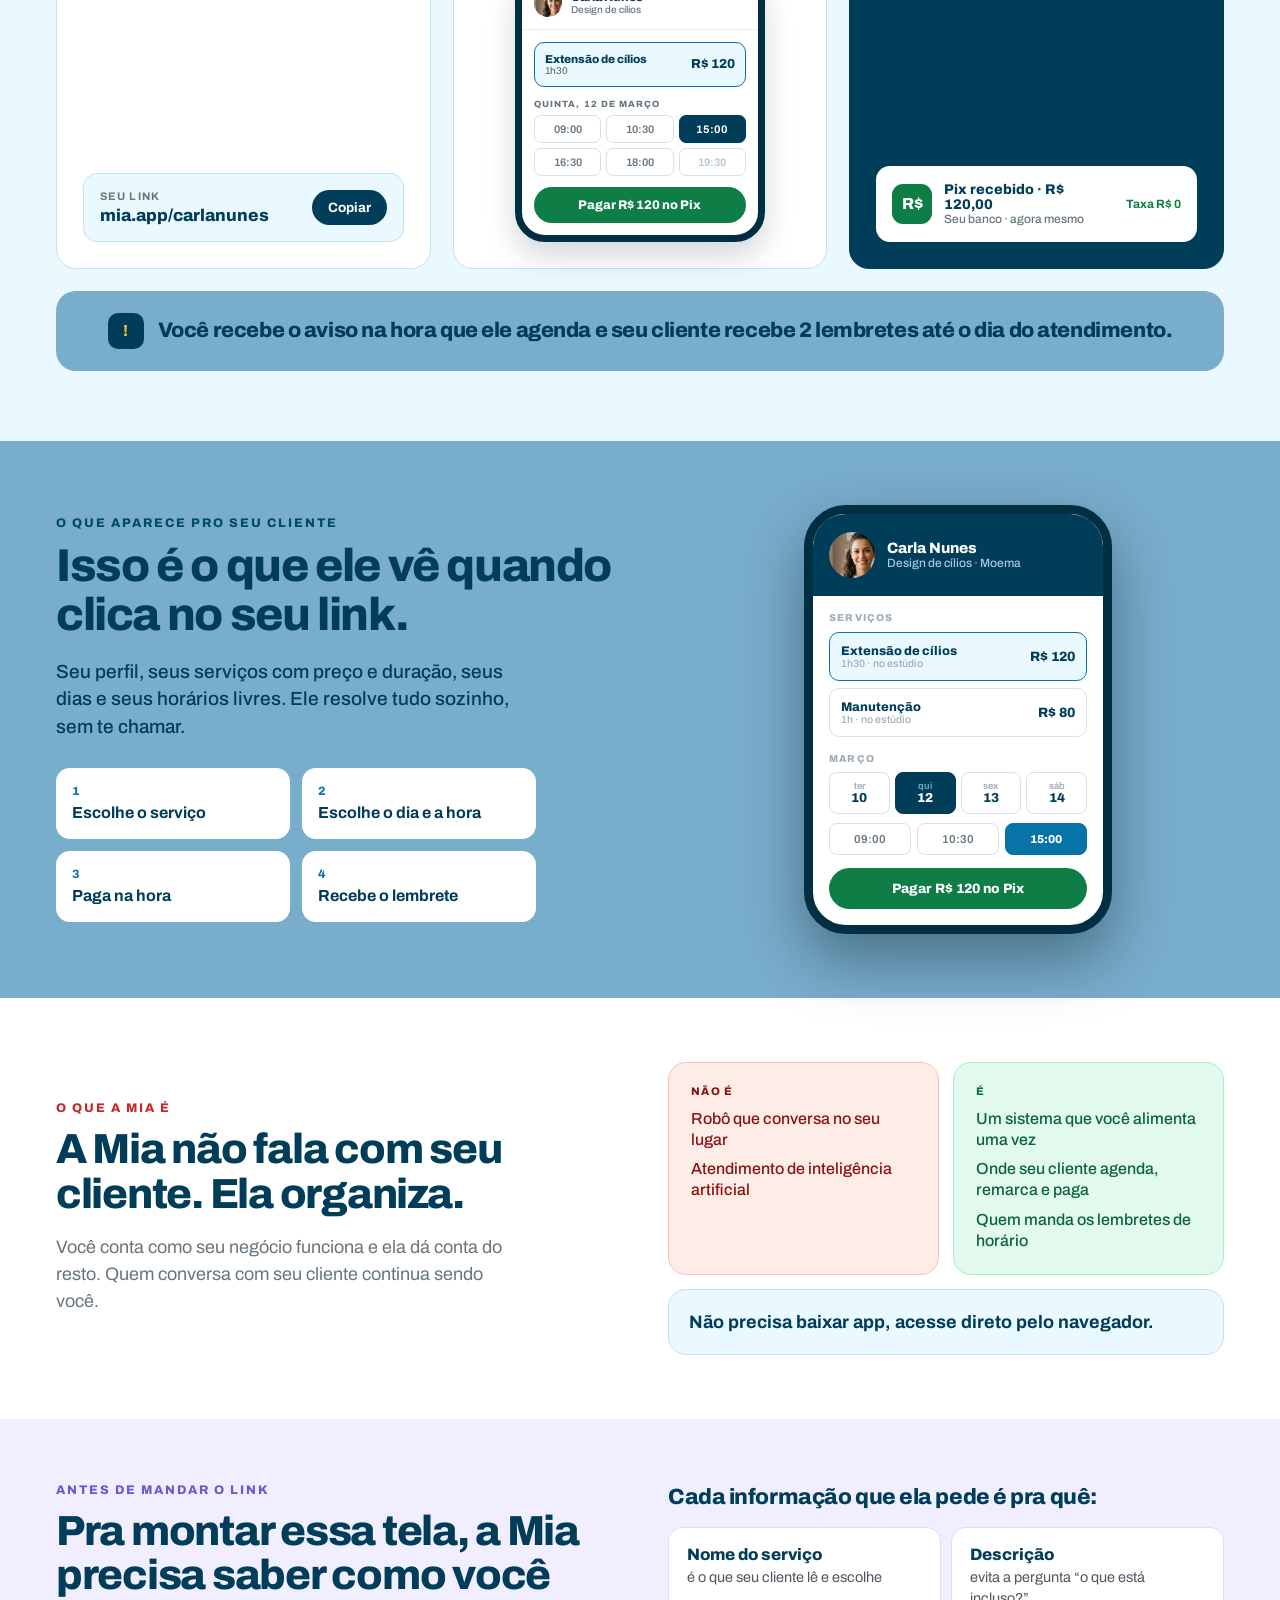
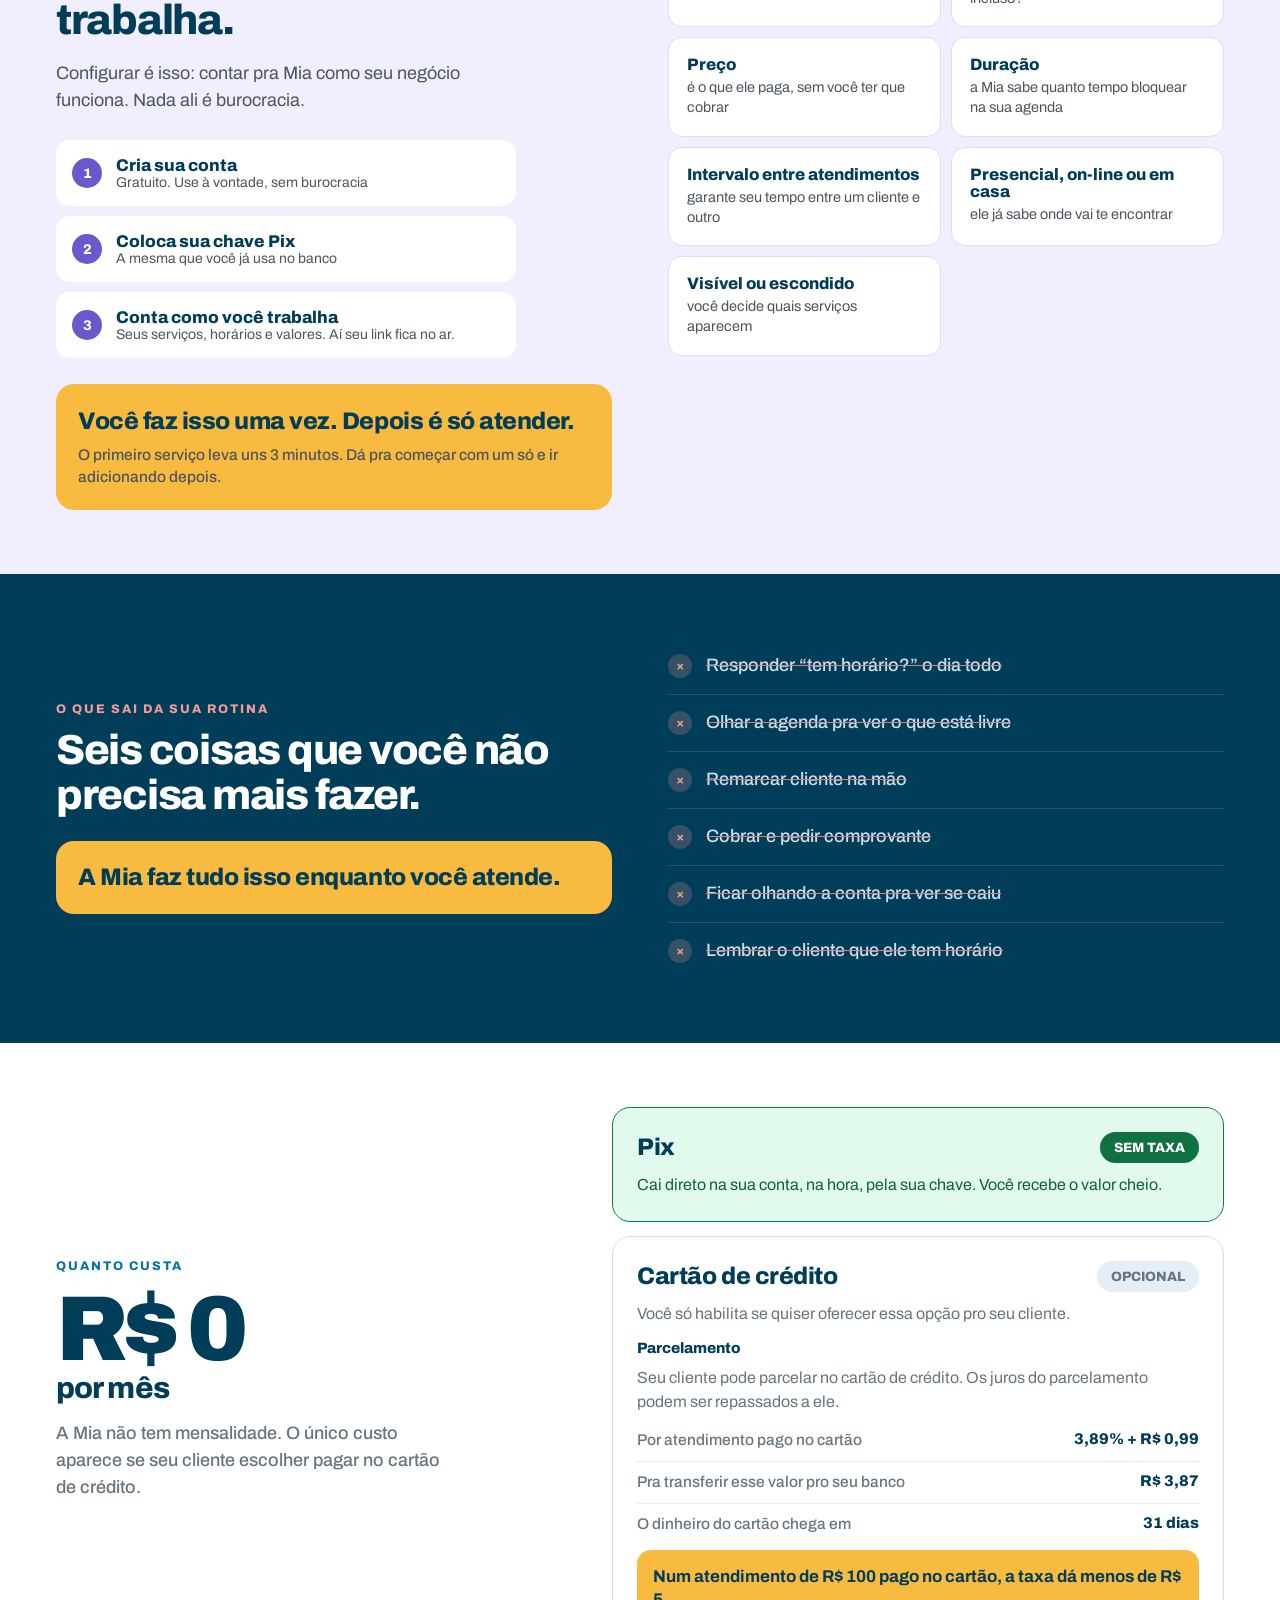
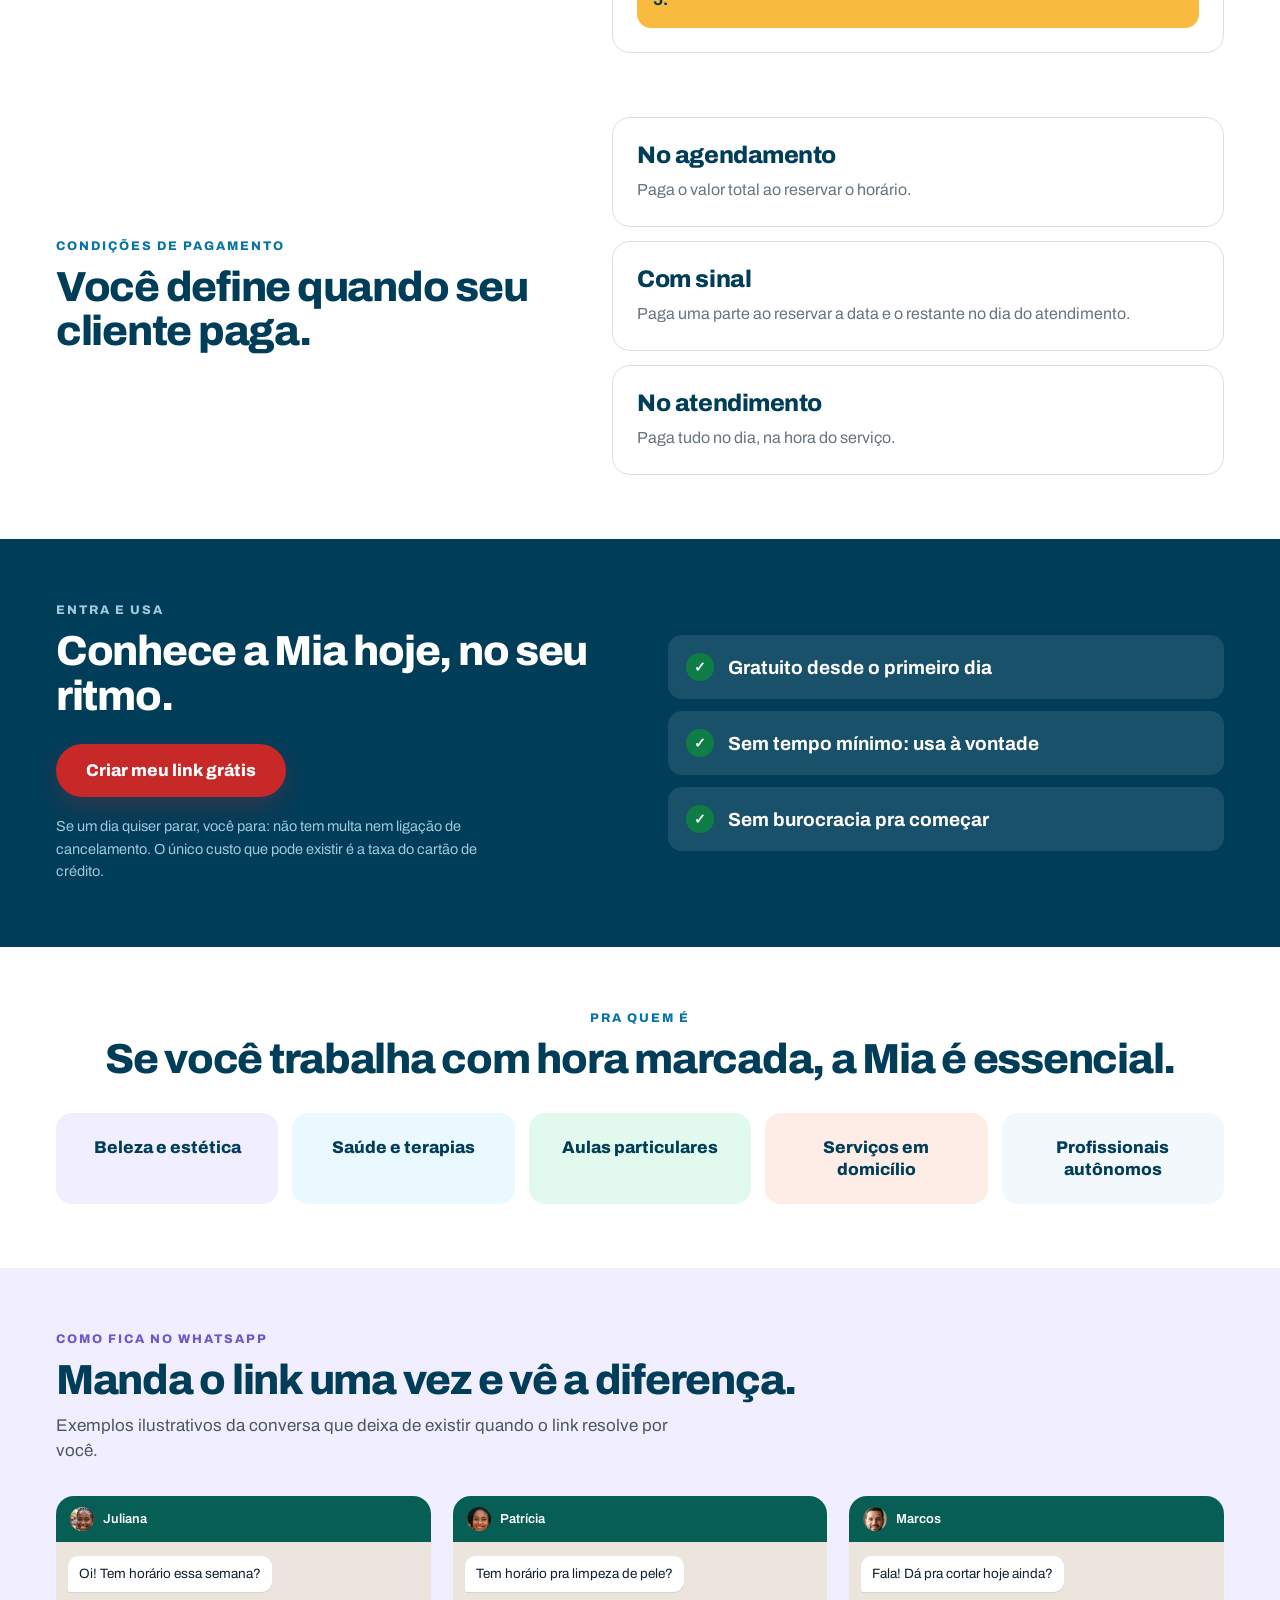
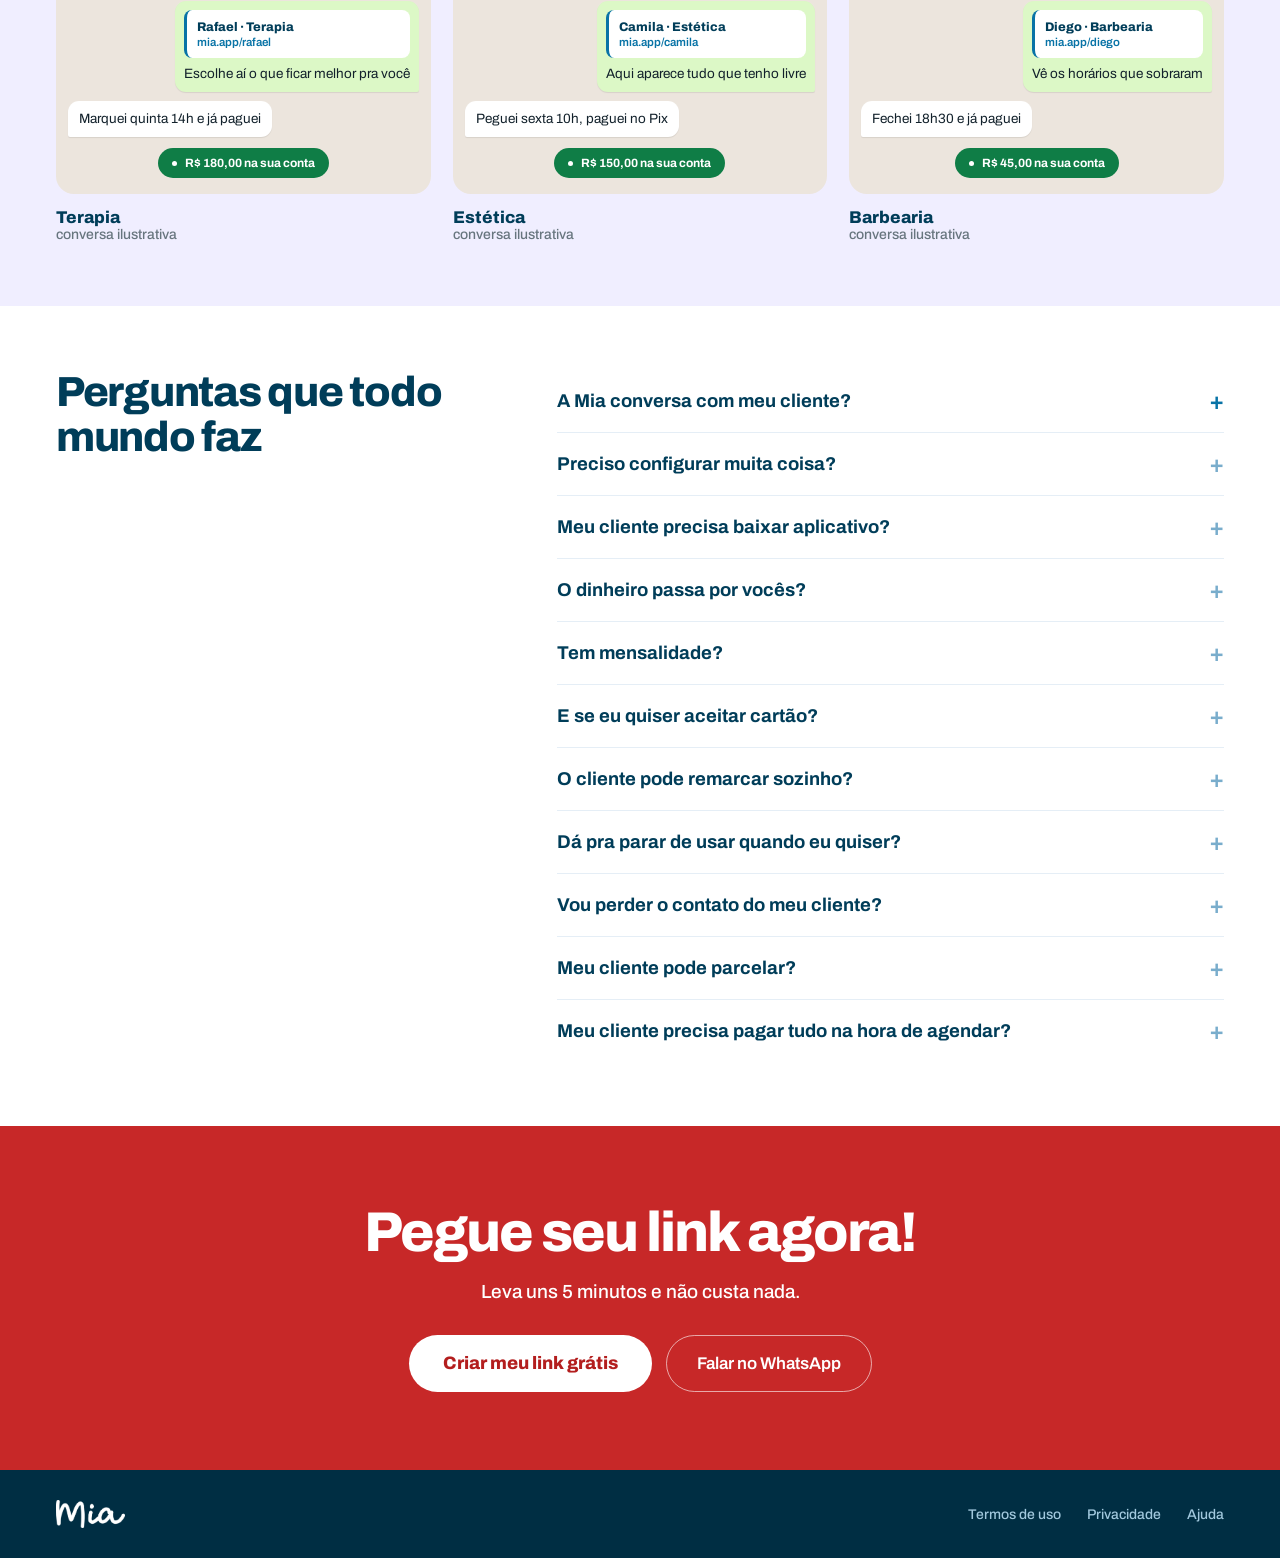
==== commit 9b10c586: "Troca a página principal pelo front da lp4 (VSL na hero) - Hero com vídeo (VSL) no lugar do mockup d" ====
--- a/index.html
+++ b/index.html
@@ -12,7 +12,10 @@
 <meta property="og:description" content="Você manda um link. Seu cliente escolhe o serviço, o dia e o horário, paga na hora e o dinheiro cai direto na sua conta.">
 <meta property="og:locale" content="pt_BR">
 <meta property="og:url" content="https://miaapp.com.br/">
-<!-- TODO: og:image quando a arte social estiver definida -->
+<meta property="og:image" content="https://miaapp.com.br/assets/og-image.png">
+<meta name="twitter:title" content="Mia · Seu cliente marca o horário e paga sozinho">
+<meta name="twitter:description" content="Você manda um link. Seu cliente escolhe o serviço, o dia e o horário, paga na hora e o dinheiro cai direto na sua conta.">
+<meta name="twitter:image" content="https://miaapp.com.br/assets/og-image.png">
 
 <!-- OpenAI Ads (ChatGPT Ads) — script de configuração do painel, no topo do <head> -->
 <script>!function(w,d,s,u){if(w.oaiq)return;var q=function(){q.q.push(arguments)};q.q=[];w.oaiq=q;var j=d.createElement(s);j.async=1;j.src=u;var f=d.getElementsByTagName(s)[0];f.parentNode.insertBefore(j,f)}(window,document,"script","https://bzrcdn.openai.com/sdk/oaiq.min.js");oaiq("init",{pixelId:"Hp6vxcY38XyiUvp6rbK3mq"});</script>
@@ -71,6 +74,7 @@
 <link rel="preconnect" href="https://fonts.gstatic.com" crossorigin>
 <link href="https://fonts.googleapis.com/css2?family=Archivo:wght@400;500;600;700;800;900&display=swap" rel="stylesheet">
 <link rel="stylesheet" href="/styles.css">
+<link rel="stylesheet" href="/vsl.css">
 </head>
 <body>
 
@@ -95,36 +99,56 @@
 
 <main>
 
-<section class="hero" id="hero">
+<section class="hero hero--vsl" id="hero">
   <div class="container hero__inner">
     <div class="hero__copy">
       <span class="badge"><span class="badge__dot" aria-hidden="true"></span>SEM MENSALIDADE</span>
       <h1 class="hero__title">Seu cliente marca o horário e paga <span class="hl">sozinho</span>.</h1>
-      <p class="hero__sub">Você manda um link. Ele escolhe o serviço, o dia e o horário, paga na hora e o dinheiro cai direto na sua conta.</p>
+      <p class="hero__sub">Você manda um link. Ele escolhe o serviço, o dia e o horário e paga do jeito que você definir (no agendamento, com sinal ou no dia).</p>
       <div class="hero__ctas">
         <a class="btn btn--coral btn--lg" href="https://web.miaapp.com.br/auth/sign-up" id="cta-criar-hero" data-cta="criar-link" data-cta-location="hero">Criar meu link grátis</a>
         <a class="btn btn--ghost btn--lg" href="#como-funciona" id="cta-como-funciona-hero" data-cta="ver-como-funciona" data-cta-location="hero">Ver como funciona</a>
       </div>
     </div>
 
-    <div class="hero__mock">
-      <div class="phone phone--wa" aria-hidden="true">
-        <div class="wa__top">
-          <span class="wa__clock">9:41</span>
-          <span class="wa__avatar"></span>
-          <span class="wa__name">Bianca Torres</span>
-        </div>
-        <div class="wa__thread">
-          <div class="wa__msg wa__msg--in">Oi! Tem horário na quinta?</div>
-          <div class="wa__msg wa__msg--out">
-            <div class="wa__preview">
-              <div class="wa__preview-title">Carla Nunes · Cílios</div>
-              <div class="wa__preview-url">mia.app/carlanunes</div>
-            </div>
-            <div class="wa__msg-text">Escolhe aqui o horário que ficar melhor pra você</div>
-          </div>
-          <div class="wa__msg wa__msg--in">Peguei 15h e já paguei no Pix</div>
-          <div class="wa__receipt"><span class="wa__receipt-dot"></span>R$ 120,00 na sua conta</div>
+    <div class="vsl" data-vsl data-fase="capa">
+      <div class="vsl__tela">
+        <!-- muted: o navegador só deixa a prévia tocar sozinha sem som. O vsl.js liga o som no toque. -->
+        <video class="vsl__video" poster="/assets/vsl-capa.jpg" muted playsinline preload="metadata" disablepictureinpicture controlslist="nodownload noplaybackrate" aria-label="Vídeo de apresentação da Mia">
+          <source src="/assets/vsl.mp4" type="video/mp4">
+        </video>
+        <button type="button" class="vsl__camada vsl__camada--capa" data-vsl-assistir aria-label="Assistir ao vídeo">
+          <span class="vsl__play"><svg viewBox="0 0 256 256" aria-hidden="true" focusable="false"><path d="M240 128a15.74 15.74 0 0 1-7.6 13.51L88.32 229.65a16 16 0 0 1-16.2.3A15.86 15.86 0 0 1 64 216.13V39.87a15.86 15.86 0 0 1 8.12-13.82 16 16 0 0 1 16.2.3l144.08 88.14A15.74 15.74 0 0 1 240 128Z"/></svg></span>
+        </button>
+        <button type="button" class="vsl__camada vsl__camada--previa" data-vsl-assistir>
+          <span class="vsl__aviso">
+            <span class="vsl__aviso-icone"><svg viewBox="0 0 256 256" aria-hidden="true" focusable="false"><path d="M155.51 24.81a8 8 0 0 0-8.42.88L77.25 80H32a16 16 0 0 0-16 16v64a16 16 0 0 0 16 16h45.25l69.84 54.31A8 8 0 0 0 160 224V32a8 8 0 0 0-4.49-7.19ZM192 96a8 8 0 0 0-8 8v48a8 8 0 0 0 16 0v-48a8 8 0 0 0-8-8Zm32-16a8 8 0 0 0-8 8v80a8 8 0 0 0 16 0V88a8 8 0 0 0-8-8Z"/></svg></span>
+            <span class="vsl__aviso-texto"><b>Toque para ouvir</b></span>
+          </span>
+        </button>
+        <button type="button" class="vsl__camada vsl__camada--toque" data-vsl-pausa aria-label="Pausar vídeo">
+          <span class="vsl__continuar"><svg viewBox="0 0 256 256" aria-hidden="true" focusable="false"><path d="M240 128a15.74 15.74 0 0 1-7.6 13.51L88.32 229.65a16 16 0 0 1-16.2.3A15.86 15.86 0 0 1 64 216.13V39.87a15.86 15.86 0 0 1 8.12-13.82 16 16 0 0 1 16.2.3l144.08 88.14A15.74 15.74 0 0 1 240 128Z"/></svg>Continuar assistindo</span>
+        </button>
+        <span class="vsl__retomado" role="status" data-vsl-retomado>Continuando de onde você parou</span>
+        <div class="vsl__camada vsl__camada--fim">
+          <a class="btn btn--coral btn--lg" href="https://web.miaapp.com.br/auth/sign-up" id="cta-criar-vsl" data-cta="criar-link" data-cta-location="vsl">Criar meu link grátis</a>
+          <button type="button" class="vsl__de-novo" data-vsl-de-novo><svg viewBox="0 0 256 256" aria-hidden="true" focusable="false"><path d="M224 128a96 96 0 0 1-94.71 96H128a95.38 95.38 0 0 1-65.9-26.2 8 8 0 0 1 11-11.63A80 80 0 1 0 71.43 71.39a3.07 3.07 0 0 1-.26.25L44.59 96H72a8 8 0 0 1 0 16H24a8 8 0 0 1-8-8V56a8 8 0 0 1 16 0v29.8L60.25 60A96 96 0 0 1 224 128Z"/></svg>Assistir de novo</button>
+        </div>
+        <div class="vsl__camada vsl__camada--erro">Não foi possível carregar o vídeo.</div>
+        <div class="vsl__barra">
+          <div class="vsl__botoes">
+            <button type="button" data-vsl-pausa aria-label="Pausar vídeo">
+              <span class="vsl__icone-pausa"><svg viewBox="0 0 256 256" aria-hidden="true" focusable="false"><path d="M216 48v160a16 16 0 0 1-16 16h-40a16 16 0 0 1-16-16V48a16 16 0 0 1 16-16h40a16 16 0 0 1 16 16ZM96 32H56a16 16 0 0 0-16 16v160a16 16 0 0 0 16 16h40a16 16 0 0 0 16-16V48a16 16 0 0 0-16-16Z"/></svg></span>
+              <span class="vsl__icone-tocar"><svg viewBox="0 0 256 256" aria-hidden="true" focusable="false"><path d="M240 128a15.74 15.74 0 0 1-7.6 13.51L88.32 229.65a16 16 0 0 1-16.2.3A15.86 15.86 0 0 1 64 216.13V39.87a15.86 15.86 0 0 1 8.12-13.82 16 16 0 0 1 16.2.3l144.08 88.14A15.74 15.74 0 0 1 240 128Z"/></svg></span>
+            </button>
+            <span class="vsl__espaco"></span>
+            <button type="button" data-vsl-som aria-label="Tirar o som">
+              <span class="vsl__icone-som"><svg viewBox="0 0 256 256" aria-hidden="true" focusable="false"><path d="M155.51 24.81a8 8 0 0 0-8.42.88L77.25 80H32a16 16 0 0 0-16 16v64a16 16 0 0 0 16 16h45.25l69.84 54.31A8 8 0 0 0 160 224V32a8 8 0 0 0-4.49-7.19ZM192 96a8 8 0 0 0-8 8v48a8 8 0 0 0 16 0v-48a8 8 0 0 0-8-8Zm32-16a8 8 0 0 0-8 8v80a8 8 0 0 0 16 0V88a8 8 0 0 0-8-8Z"/></svg></span>
+              <span class="vsl__icone-mudo"><svg viewBox="0 0 256 256" aria-hidden="true" focusable="false"><path d="M155.51 24.81a8 8 0 0 0-8.42.88L77.25 80H32a16 16 0 0 0-16 16v64a16 16 0 0 0 16 16h45.25l69.84 54.31A8 8 0 0 0 160 224V32a8 8 0 0 0-4.49-7.19Z"/><path d="M190 102l52 52m0-52-52 52" fill="none" stroke="currentColor" stroke-width="18" stroke-linecap="round"/></svg></span>
+            </button>
+            <button type="button" data-vsl-tela-cheia aria-label="Tela cheia"><svg viewBox="0 0 256 256" aria-hidden="true" focusable="false"><path d="M216 48v40a8 8 0 0 1-16 0V56h-32a8 8 0 0 1 0-16h40a8 8 0 0 1 8 8ZM88 200H56v-32a8 8 0 0 0-16 0v40a8 8 0 0 0 8 8h40a8 8 0 0 0 0-16Zm120-40a8 8 0 0 0-8 8v32h-32a8 8 0 0 0 0 16h40a8 8 0 0 0 8-8v-40a8 8 0 0 0-8-8ZM88 40H48a8 8 0 0 0-8 8v40a8 8 0 0 0 16 0V56h32a8 8 0 0 0 0-16Z"/></svg></button>
+          </div>
+          <span class="vsl__progresso" aria-hidden="true"><span></span></span>
         </div>
       </div>
     </div>
@@ -159,7 +183,7 @@
       <article class="step">
         <div class="step__head">
           <span class="step__num step__num--blue">2</span>
-          <h3 class="step__title">Ele escolhe e paga</h3>
+          <h3 class="step__title">Ele escolhe e reserva</h3>
         </div>
         <p class="step__text">Vê seus serviços, escolhe o dia e o horário livre e paga ali mesmo. Sem baixar app, sem te chamar.</p>
         <div class="step__figure step__figure--center">
@@ -406,12 +430,37 @@
           <span class="tag tag--grey">OPCIONAL</span>
         </div>
         <p class="plan__text">Você só habilita se quiser oferecer essa opção pro seu cliente.</p>
+        <p class="plan__subname">Parcelamento</p>
+        <p class="plan__text">Seu cliente pode parcelar no cartão de crédito. Os juros do parcelamento podem ser repassados a ele.</p>
         <dl class="fees">
           <div class="fee"><dt>Por atendimento pago no cartão</dt><dd>3,89% + R$ 0,99</dd></div>
           <div class="fee"><dt>Pra transferir esse valor pro seu banco</dt><dd>R$ 3,87</dd></div>
           <div class="fee"><dt>O dinheiro do cartão chega em</dt><dd>31 dias</dd></div>
         </dl>
         <p class="plan__note">Num atendimento de R$ 100 pago no cartão, a taxa dá menos de R$ 5.</p>
+      </article>
+    </div>
+  </div>
+</section>
+
+<section class="pricing pricing--condicoes" id="condicoes-de-pagamento">
+  <div class="container pricing__inner">
+    <div class="pricing__head">
+      <p class="eyebrow eyebrow--blue">CONDIÇÕES DE PAGAMENTO</p>
+      <h2 class="h2">Você define quando seu cliente paga.</h2>
+    </div>
+    <div class="pricing__plans">
+      <article class="plan">
+        <h3 class="plan__name">No agendamento</h3>
+        <p class="plan__text">Paga o valor total ao reservar o horário.</p>
+      </article>
+      <article class="plan">
+        <h3 class="plan__name">Com sinal</h3>
+        <p class="plan__text">Paga uma parte ao reservar a data e o restante no dia do atendimento.</p>
+      </article>
+      <article class="plan">
+        <h3 class="plan__name">No atendimento</h3>
+        <p class="plan__text">Paga tudo no dia, na hora do serviço.</p>
       </article>
     </div>
   </div>
@@ -559,6 +608,14 @@
         <summary>Vou perder o contato do meu cliente?<span class="plus" aria-hidden="true">+</span></summary>
         <p>Não. A conversa continua sendo sua, no seu WhatsApp. A Mia só tira de você a parte chata.</p>
       </details>
+      <details>
+        <summary>Meu cliente pode parcelar?<span class="plus" aria-hidden="true">+</span></summary>
+        <p>Sim, no cartão de crédito. Os juros do parcelamento podem ser repassados ao cliente.</p>
+      </details>
+      <details>
+        <summary>Meu cliente precisa pagar tudo na hora de agendar?<span class="plus" aria-hidden="true">+</span></summary>
+        <p>Não. Você escolhe: pagamento total no agendamento, sinal na reserva com o restante no dia, ou tudo no dia do atendimento.</p>
+      </details>
     </div>
   </div>
 </section>
@@ -580,7 +637,8 @@
   <div class="container site-footer__inner">
     <span class="brand"><img src="/assets/mia-logo-branco.png" alt="Mia" width="782" height="318"></span>
     <nav class="site-footer__links" aria-label="Links institucionais">
-      <a href="/termos-de-uso-e-privacidade" data-cta="termos" data-cta-location="footer">Termos de Uso e Privacidade</a>
+      <a href="/termos-de-uso-e-privacidade" data-cta="termos" data-cta-location="footer"><span class="only-mobile">Termos</span><span class="only-desktop">Termos de uso</span></a>
+      <a href="/termos-de-uso-e-privacidade" data-cta="privacidade" data-cta-location="footer">Privacidade</a>
       <!-- Sem central de ajuda ainda: aponta para o WhatsApp do atendimento -->
       <a href="https://api.whatsapp.com/send/?phone=%2B5564999534103&amp;text=Oi%21+Preciso+de+ajuda+com+a+Mia.&amp;type=phone_number&amp;app_absent=0" data-cta="ajuda" data-cta-location="footer">Ajuda</a>
     </nav>
@@ -598,5 +656,6 @@
 
 <script src="/attribution.js" defer></script>
 <script src="/script.js" defer></script>
+<script src="/vsl.js" defer></script>
 </body>
 </html>
--- a/styles.css
+++ b/styles.css
@@ -587,6 +587,8 @@
 .tag--grey { background: var(--line-soft); color: var(--muted-2); }
 .plan__text { margin-top: 8px; font: 400 14.5px/1.45 Archivo, sans-serif; color: var(--muted-2); }
 .plan__text--green { color: #0C6438; }
+.plan__subname { margin-top: 14px; font: 800 15px Archivo, sans-serif; color: var(--navy); }
+.pricing--condicoes .pricing__inner { padding-top: 0; }
 
 .fees { display: flex; flex-direction: column; gap: 8px; margin-top: 14px; }
 .fee {
--- a/vsl.css
+++ b/vsl.css
@@ -0,0 +1,286 @@
+/* =========================================================
+   VSL da hero · variante B do teste A/B (lp4.miaapp.com.br)
+   Tudo o que não existe na página A está neste arquivo.
+   O que aparece em cada momento depende de data-fase,
+   que o vsl.js troca: capa, previa, assistindo, pausado, fim, erro.
+   ========================================================= */
+
+/* ---------- posição na hero ---------- */
+
+/* Ordem da VSL: título, vídeo, texto e só então os botões, como numa página de VSL.
+   O .hero__copy "some" para os filhos virarem itens da coluna e o vídeo entrar no meio. */
+.hero--vsl .hero__inner { display: flex; flex-direction: column; }
+.hero--vsl .hero__copy { display: contents; }
+.hero--vsl .badge { align-self: flex-start; order: 1; }
+.hero--vsl .hero__title { order: 2; }
+.hero--vsl .vsl { order: 3; margin-top: 22px; }
+.hero--vsl .hero__sub { order: 4; margin-top: 22px; }
+.hero--vsl .hero__ctas { order: 5; }
+
+/* ---------- player ---------- */
+
+.vsl {
+  --vsl-proporcao: 16 / 9; /* trocado pelo vsl.js assim que o vídeo informa o tamanho real */
+  position: relative;
+  width: 100%;
+}
+/* vídeo em pé (9:16, 4:5): não deixa a hero crescer demais */
+.vsl--retrato { max-width: min(340px, 34vh); align-self: center; } /* 9:16 fica com ~60% da altura da tela */
+
+.vsl svg { width: 1em; height: 1em; fill: currentColor; display: block; }
+
+.vsl__tela {
+  position: relative;
+  aspect-ratio: var(--vsl-proporcao);
+  overflow: hidden;
+  border-radius: 18px;
+  background: var(--navy-deep);
+  border: 1px solid rgba(255, 255, 255, .12);
+  box-shadow: 0 26px 60px rgba(0, 0, 0, .45);
+}
+
+.vsl__video {
+  position: absolute;
+  inset: 0;
+  width: 100%;
+  height: 100%;
+  object-fit: cover;
+  background: var(--navy-deep);
+}
+
+.vsl__camada {
+  position: absolute;
+  inset: 0;
+  display: none;
+  place-items: center;
+  width: 100%;
+  padding: 0;
+  border: 0;
+  background: transparent;
+  color: #fff;
+  font-family: inherit;
+  cursor: pointer;
+}
+.vsl[data-fase="capa"] .vsl__camada--capa,
+.vsl[data-fase="previa"] .vsl__camada--previa,
+.vsl[data-fase="assistindo"] .vsl__camada--toque,
+.vsl[data-fase="pausado"] .vsl__camada--toque,
+.vsl[data-fase="erro"] .vsl__camada--erro { display: grid; }
+.vsl[data-fase="fim"] .vsl__camada--fim { display: flex; }
+
+/* capa: botão de play */
+.vsl__camada--capa { background: radial-gradient(60% 70% at 50% 50%, rgba(0, 46, 67, .1), rgba(0, 46, 67, .55)); }
+
+.vsl__play {
+  position: relative;
+  display: grid;
+  place-items: center;
+  width: 78px;
+  height: 78px;
+  border-radius: 50%;
+  background: var(--coral);
+  font-size: 30px;
+  box-shadow: 0 12px 30px rgba(199, 40, 40, .5);
+  transition: transform .25s ease, background-color .2s ease;
+}
+.vsl__play svg { margin-left: 4px; }
+.vsl__play::before {
+  content: "";
+  position: absolute;
+  inset: 0;
+  border-radius: 50%;
+  border: 2px solid var(--coral-soft);
+  animation: vsl-anel 2.2s ease-out infinite;
+}
+.vsl__camada--capa:hover .vsl__play { transform: scale(1.07); background: var(--coral-deep); }
+
+@keyframes vsl-anel {
+  from { transform: scale(1); opacity: .9; }
+  to { transform: scale(1.6); opacity: 0; }
+}
+
+/* prévia sem som: o vídeo aparece por inteiro e limpo, com uma faixa pequena no canto */
+.vsl__camada--previa {
+  background: transparent;
+  place-items: end start;
+  padding: 0 0 14px 14px;
+}
+
+.vsl__aviso {
+  display: inline-flex;
+  align-items: center;
+  gap: 8px;
+  padding: 7px 13px 7px 10px;
+  border-radius: 999px;
+  background: rgba(199, 40, 40, .92);
+  border: 1px solid rgba(255, 255, 255, .22);
+  box-shadow: 0 10px 24px rgba(0, 0, 0, .35);
+  text-align: left;
+  animation: vsl-chama 1.6s ease-in-out infinite;
+}
+.vsl__aviso-icone {
+  display: grid;
+  place-items: center;
+  flex: none;
+  width: 18px;
+  height: 18px;
+  color: #fff;
+  font-size: 18px;
+}
+.vsl__aviso-texto { display: flex; align-items: center; line-height: 1.2; }
+.vsl__aviso-texto b { font: 700 13px Archivo, sans-serif; white-space: nowrap; }
+
+@keyframes vsl-chama {
+  0%, 100% { transform: scale(1); }
+  50% { transform: scale(1.03); }
+}
+
+/* assistindo: o toque no vídeo pausa; pausado mostra "Continuar assistindo" */
+.vsl__camada--toque { bottom: 46px; height: auto; }
+.vsl__continuar {
+  display: none;
+  align-items: center;
+  gap: 10px;
+  padding: 13px 20px;
+  border-radius: 14px;
+  background: rgba(199, 40, 40, .94);
+  box-shadow: 0 16px 40px rgba(0, 0, 0, .45);
+  font: 700 15px Archivo, sans-serif;
+}
+.vsl[data-fase="pausado"] .vsl__continuar { display: inline-flex; }
+
+/* fim */
+.vsl__camada--fim {
+  flex-direction: column;
+  justify-content: center;
+  align-items: center;
+  gap: 10px;
+  padding: 16px;
+  background: rgba(0, 46, 67, .78);
+  backdrop-filter: blur(4px);
+  -webkit-backdrop-filter: blur(4px);
+  cursor: default;
+}
+.vsl__de-novo {
+  display: inline-flex;
+  align-items: center;
+  gap: 8px;
+  padding: 8px 12px;
+  border: 0;
+  border-radius: 10px;
+  background: transparent;
+  color: rgba(255, 255, 255, .85);
+  font: 600 14px Archivo, sans-serif;
+  cursor: pointer;
+}
+.vsl__de-novo:hover { color: #fff; background: rgba(255, 255, 255, .08); }
+
+/* erro: o arquivo do vídeo não carregou */
+.vsl__camada--erro {
+  padding: 16px;
+  text-align: center;
+  font: 600 14px Archivo, sans-serif;
+  color: var(--muted-light);
+  cursor: default;
+}
+
+/* aviso de retomada */
+.vsl__retomado {
+  position: absolute;
+  top: 12px;
+  left: 50%;
+  display: none;
+  padding: 7px 14px;
+  border-radius: 999px;
+  background: rgba(0, 46, 67, .85);
+  color: #fff;
+  font: 600 13px Archivo, sans-serif;
+  white-space: nowrap;
+  transform: translateX(-50%);
+}
+.vsl__retomado.is-visible { display: block; animation: vsl-some 3.5s ease forwards; }
+
+@keyframes vsl-some {
+  0%, 80% { opacity: 1; }
+  100% { opacity: 0; }
+}
+
+/* barra de controles: sem linha do tempo clicável, então não dá para pular */
+.vsl__barra {
+  position: absolute;
+  inset: auto 0 0;
+  display: none;
+  background: linear-gradient(0deg, rgba(0, 20, 30, .75), transparent);
+}
+.vsl[data-fase="assistindo"] .vsl__barra,
+.vsl[data-fase="pausado"] .vsl__barra { display: block; }
+
+.vsl__botoes { display: flex; align-items: center; padding: 6px 6px 2px; }
+.vsl__botoes button {
+  display: grid;
+  place-items: center;
+  width: 40px;
+  height: 40px;
+  padding: 0;
+  border: 0;
+  border-radius: 10px;
+  background: transparent;
+  color: #fff;
+  font-size: 20px;
+  cursor: pointer;
+}
+.vsl__botoes button:hover { background: rgba(255, 255, 255, .12); }
+.vsl__espaco { flex: 1; }
+
+.vsl__icone-tocar, .vsl__icone-mudo { display: none; }
+.vsl[data-fase="pausado"] .vsl__icone-pausa { display: none; }
+.vsl[data-fase="pausado"] .vsl__icone-tocar { display: block; }
+.vsl[data-mudo] .vsl__icone-som { display: none; }
+.vsl[data-mudo] .vsl__icone-mudo { display: block; }
+
+.vsl__progresso { display: block; height: 4px; background: rgba(255, 255, 255, .22); }
+.vsl__progresso span {
+  display: block;
+  height: 100%;
+  background: var(--yellow);
+  transform: scaleX(0);
+  transform-origin: left;
+  transition: transform .25s linear;
+}
+
+/* foco: enquanto a pessoa assiste com som, o resto da página escurece */
+.vsl-fundo {
+  position: fixed;
+  inset: 0;
+  z-index: 40;
+  background: rgba(0, 20, 30, .82);
+  backdrop-filter: blur(6px);
+  -webkit-backdrop-filter: blur(6px);
+  animation: vsl-aparece .4s ease;
+}
+.vsl--foco { z-index: 41; }
+
+@keyframes vsl-aparece {
+  from { opacity: 0; }
+  to { opacity: 1; }
+}
+
+@media (prefers-reduced-motion: reduce) {
+  .vsl__play::before, .vsl__aviso, .vsl-fundo { animation: none; }
+}
+
+/* ---------- desktop ---------- */
+
+@media (min-width: 1024px) {
+  /* mantém a ordem da VSL (título, vídeo, texto, botões) também no desktop,
+     com o vídeo limitado para não ocupar a tela inteira */
+  .hero--vsl .vsl { max-width: 760px; }
+  .vsl--retrato { max-width: 320px; }
+
+  .vsl__tela { border-radius: 22px; }
+  .vsl__play { width: 92px; height: 92px; font-size: 34px; }
+  .vsl__camada--previa { padding: 0 0 18px 18px; }
+  .vsl__aviso { gap: 9px; padding: 8px 15px 8px 12px; }
+  .vsl__aviso-icone { width: 20px; height: 20px; font-size: 20px; }
+  .vsl__aviso-texto b { font-size: 14px; }
+}
